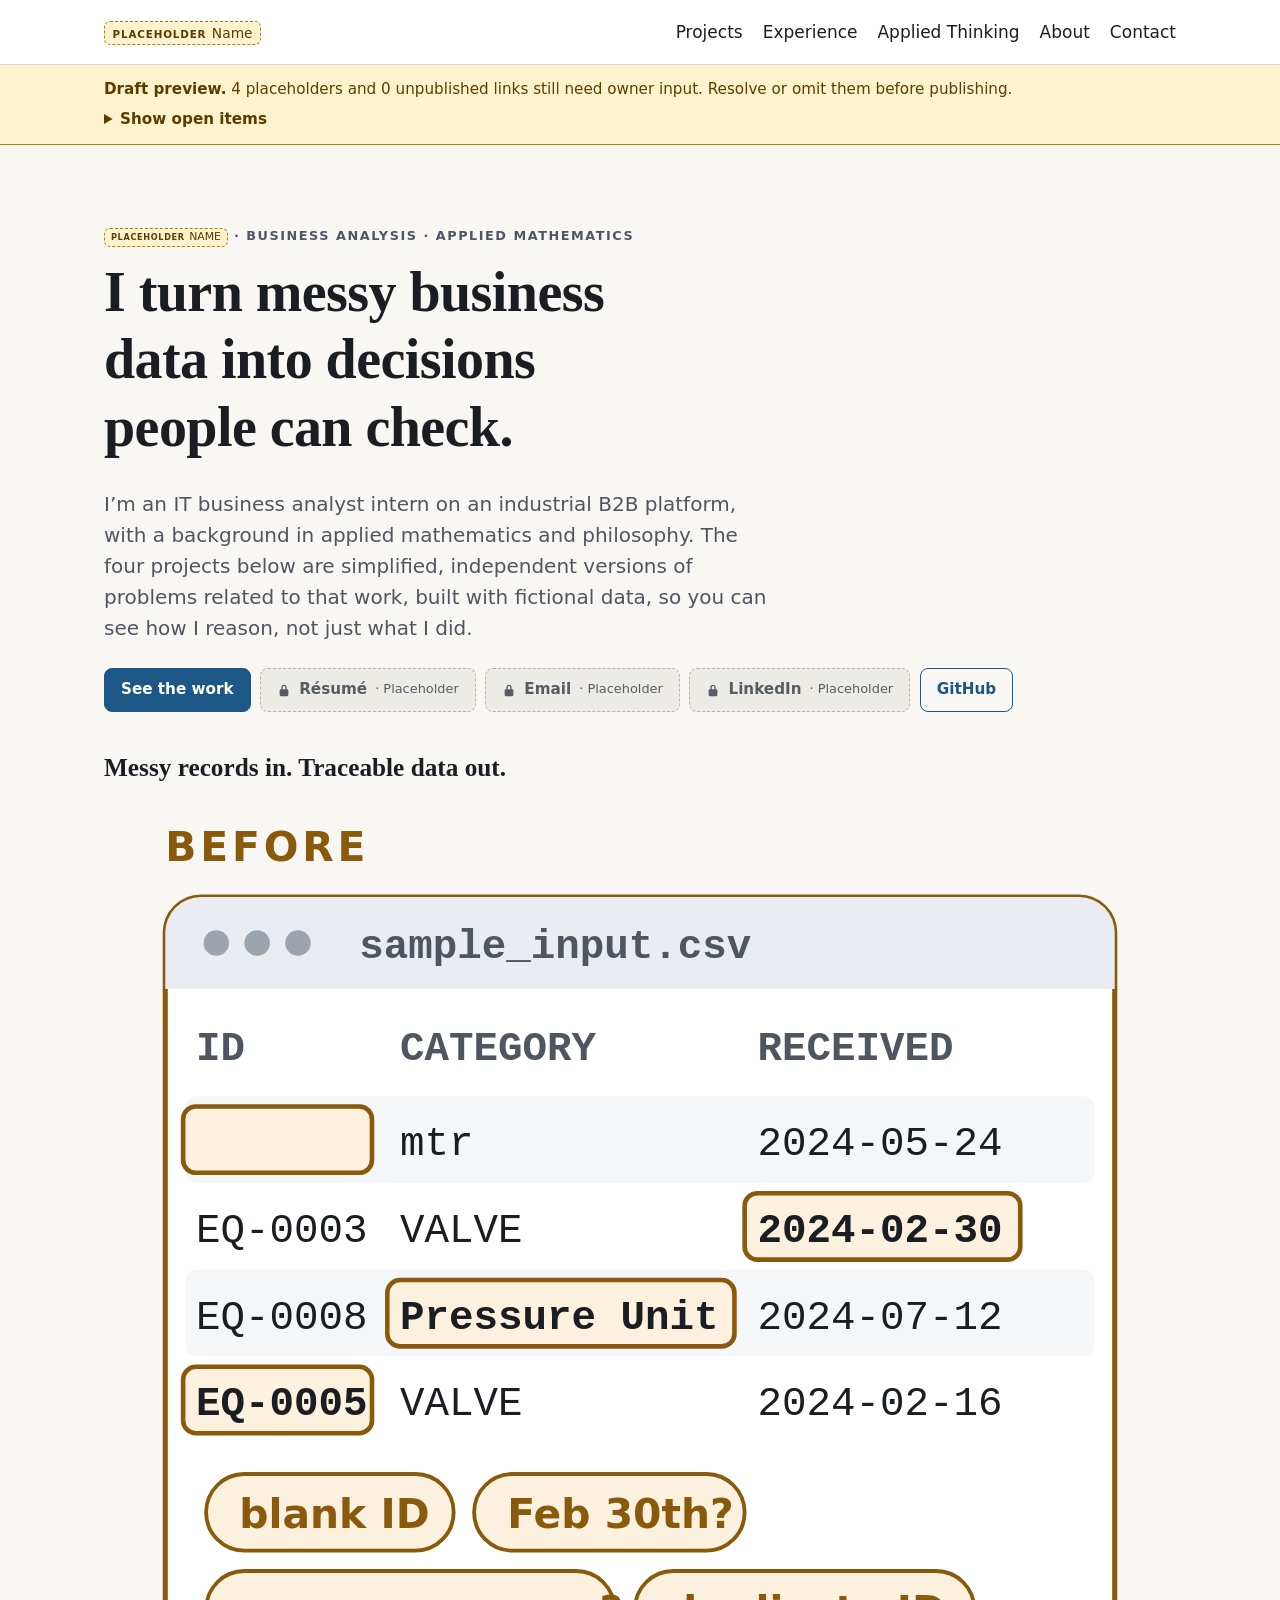
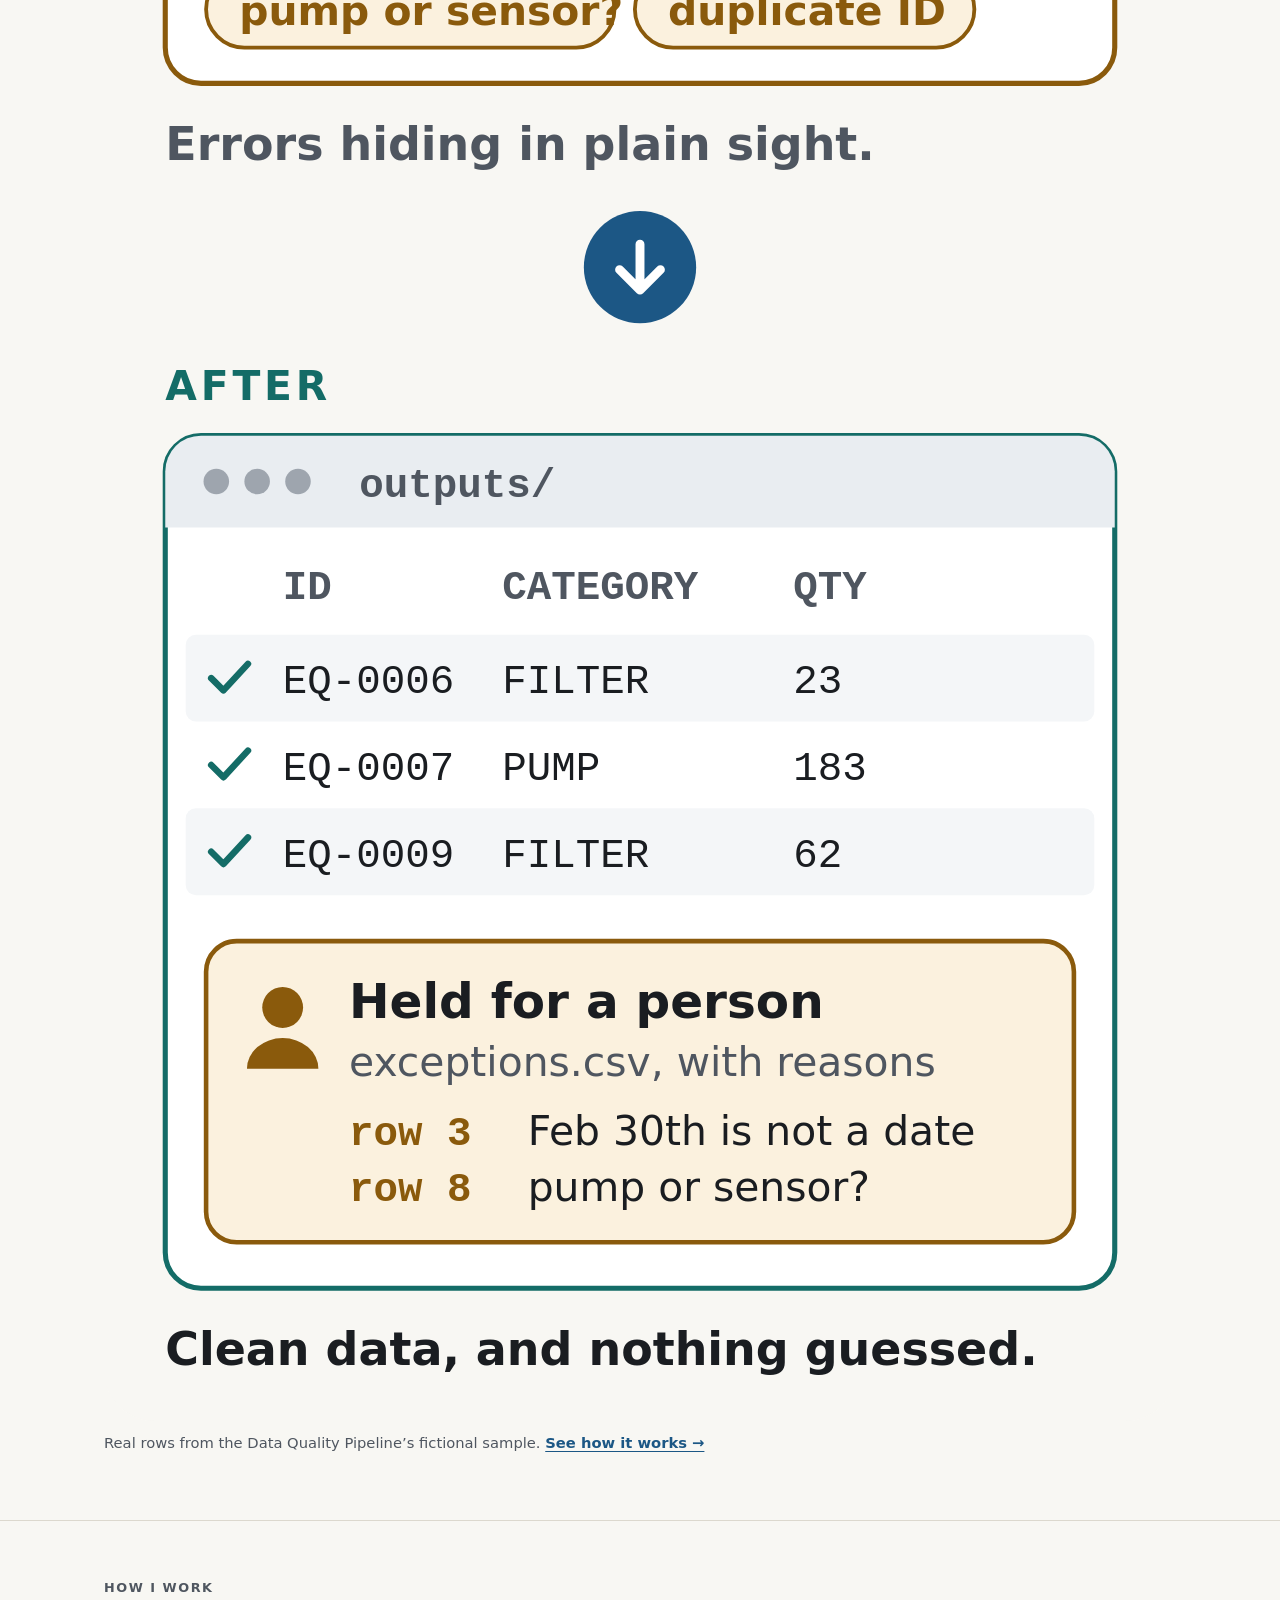
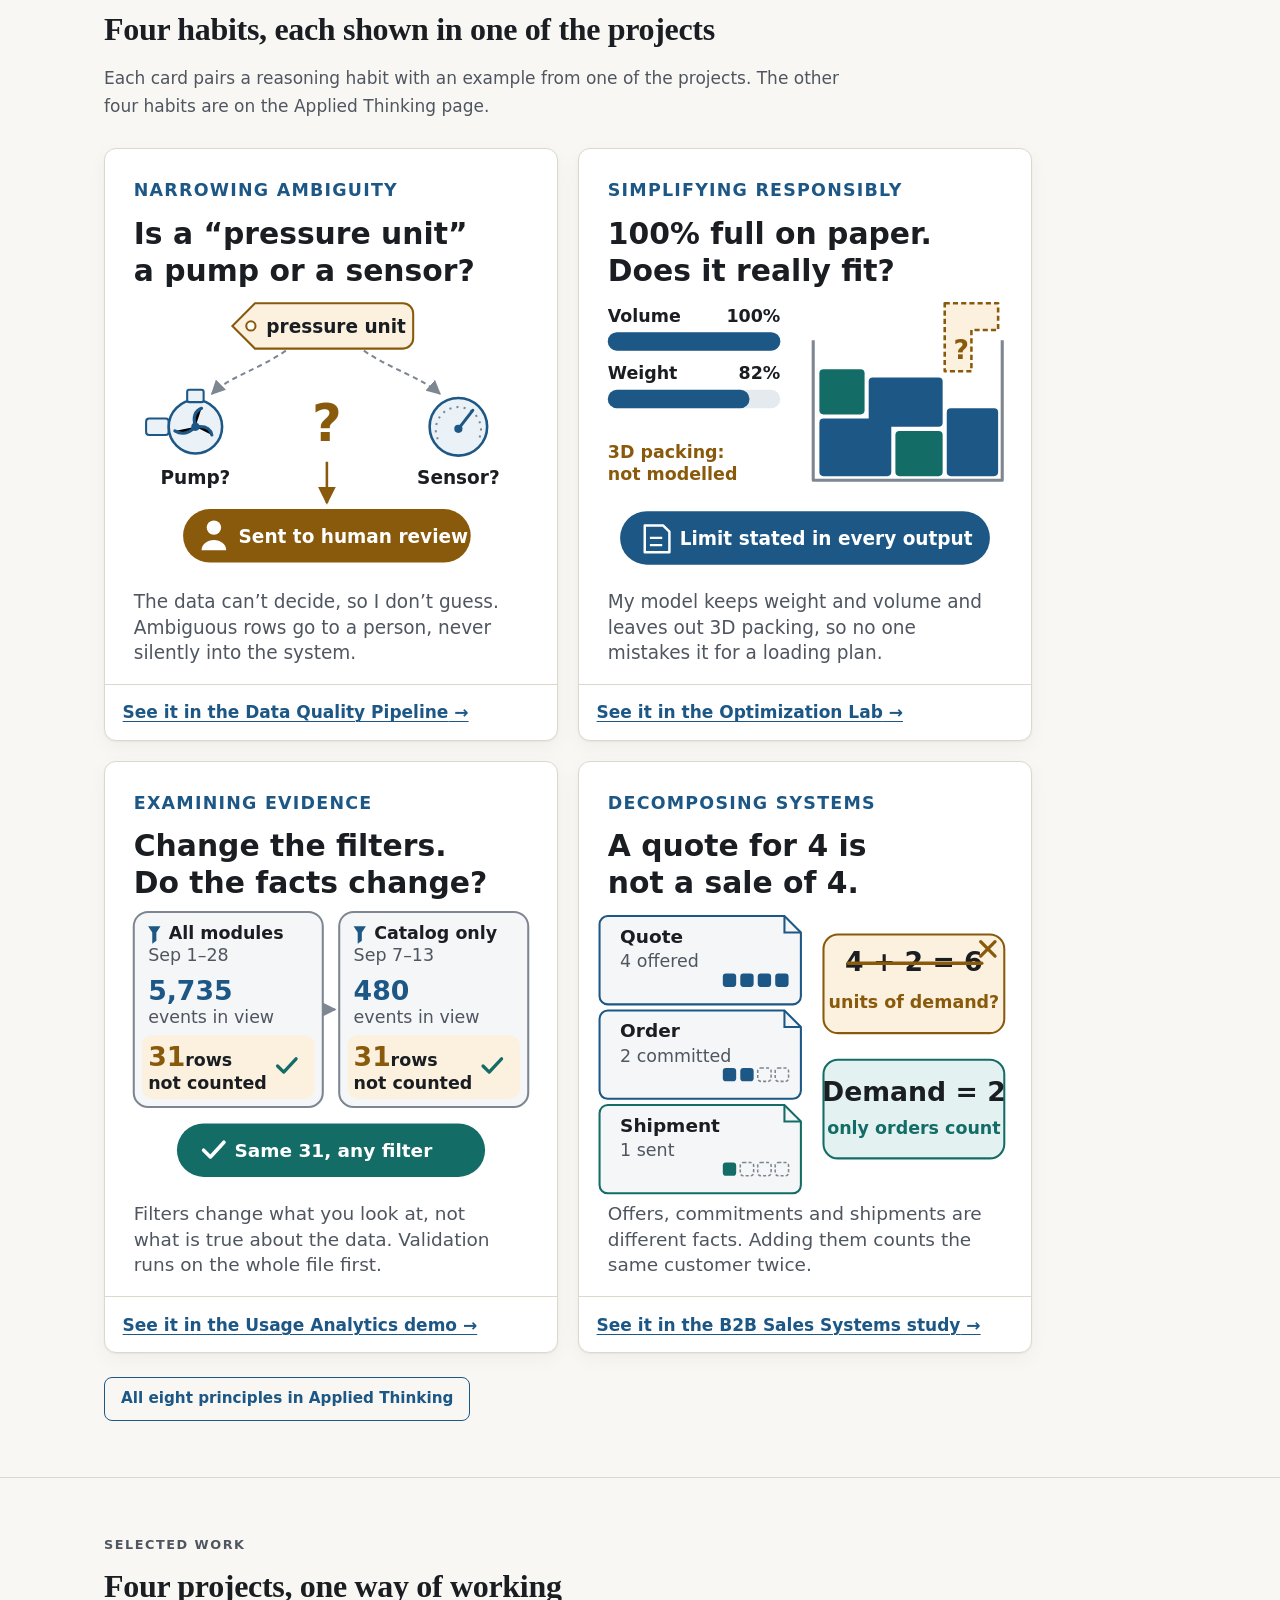
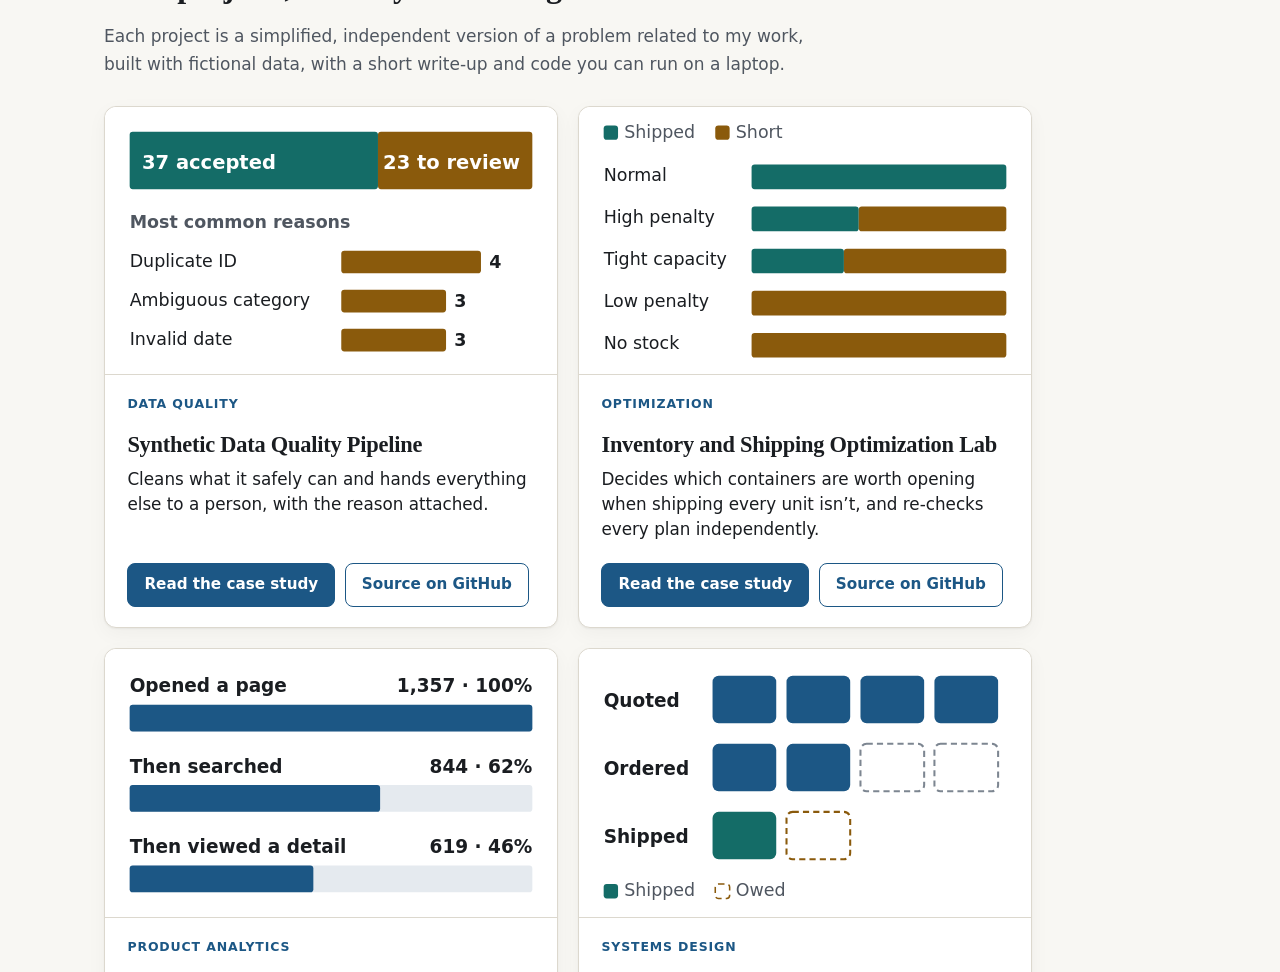
==== index.html @ 80d892e9 "Name the AI tools: ChatGPT, Claude, Codex and Claude Code - How these were built: the lede, "Who did" ====
<!doctype html>
<html lang="en">
<head>
  <meta charset="utf-8">
  <meta name="viewport" content="width=device-width, initial-scale=1">
  <title>Independent Technical Portfolio</title>
  <meta name="description" content="Technical demonstrations informed by real industrial B2B work: fictional and independently reproducible models of enterprise data quality, optimization, analytics and sales systems.">
  <link rel="icon" href="data:,">
  <link rel="stylesheet" href="assets/css/site.css">
  <script src="assets/js/render.js" defer></script>
</head>
<body data-page="home" data-root=".">
  <a class="skip-link" href="#main">Skip to main content</a>
  <header class="site-header" id="site-header"><div class="wrap header__inner">
      <a class="brand" href="./"><span class="ph"><span class="ph__tag">Placeholder</span> Name</span></a>
      <nav aria-label="Primary">
        <ul class="nav">
          <li><a href="./#projects">Projects</a></li>
          <li><a href="./#experience">Experience</a></li>
          <li><a href="./applied-thinking/">Applied Thinking</a></li>
          <li><a href="./#about">About</a></li>
          <li><a href="./#contact">Contact</a></li>
        </ul>
      </nav>
    </div>
<!-- /site-header --></header>
  <div class="draft-banner" id="draft-banner" role="region" aria-label="Draft status"><div class="wrap">
      <p><strong>Draft preview.</strong> 4 placeholders and 0 unpublished links still need owner input. Resolve or omit them before publishing.</p>
      <details>
        <summary>Show open items</summary>
        <ul class="pending-list">
          <li>Name <code>owner.name</code></li><li>Public contact email <code>owner.email</code></li><li>Resume file or link <code>owner.resume</code></li><li>Other links (LinkedIn, etc.) <code>owner.otherLinks</code></li>
        </ul>
      </details>
    </div>
<!-- /draft-banner --></div>
  <main id="main" tabindex="-1" data-prerendered="true">
    <section class="hero hero--story wrap" aria-labelledby="intro-title">
      <p class="eyebrow"><span class="ph"><span class="ph__tag">Placeholder</span> Name</span> · Business analysis · Applied mathematics</p>
      <h1 id="intro-title">I turn messy business data into decisions people can check.</h1>
      <p class="hero__lede">I’m an IT business analyst intern on an industrial B2B platform, with a background in applied mathematics and philosophy. The four projects below are simplified, independent versions of problems related to that work, built with fictional data, so you can see how I reason, not just what I did.</p>
      <div class="actions hero__actions"><a class="btn btn--primary" href="#projects">See the work</a><a class="btn btn--off" role="link" aria-disabled="true"><svg class="icon" viewBox="0 0 16 16" width="14" height="14" aria-hidden="true" focusable="false"><path fill="currentColor" d="M5 7V5a3 3 0 1 1 6 0v2h.5A1.5 1.5 0 0 1 13 8.5v5a1.5 1.5 0 0 1-1.5 1.5h-7A1.5 1.5 0 0 1 3 13.5v-5A1.5 1.5 0 0 1 4.5 7H5Zm1.5 0h3V5a1.5 1.5 0 1 0-3 0v2Z"/></svg><span>Résumé</span><span class="btn__note">Placeholder</span></a><a class="btn btn--off" role="link" aria-disabled="true"><svg class="icon" viewBox="0 0 16 16" width="14" height="14" aria-hidden="true" focusable="false"><path fill="currentColor" d="M5 7V5a3 3 0 1 1 6 0v2h.5A1.5 1.5 0 0 1 13 8.5v5a1.5 1.5 0 0 1-1.5 1.5h-7A1.5 1.5 0 0 1 3 13.5v-5A1.5 1.5 0 0 1 4.5 7H5Zm1.5 0h3V5a1.5 1.5 0 1 0-3 0v2Z"/></svg><span>Email</span><span class="btn__note">Placeholder</span></a><a class="btn btn--off" role="link" aria-disabled="true"><svg class="icon" viewBox="0 0 16 16" width="14" height="14" aria-hidden="true" focusable="false"><path fill="currentColor" d="M5 7V5a3 3 0 1 1 6 0v2h.5A1.5 1.5 0 0 1 13 8.5v5a1.5 1.5 0 0 1-1.5 1.5h-7A1.5 1.5 0 0 1 3 13.5v-5A1.5 1.5 0 0 1 4.5 7H5Zm1.5 0h3V5a1.5 1.5 0 1 0-3 0v2Z"/></svg><span>LinkedIn</span><span class="btn__note">Placeholder</span></a><a class="btn" href="https://github.com/h-yang-26">GitHub</a></div>
      <figure class="showcase">
      <p class="showcase__title">Messy records in. Traceable data out.</p>
      <picture><source media="(prefers-color-scheme: dark) and (max-width: 49.99rem)" srcset="./assets/visuals/ba-data-narrow-dark.svg" width="420" height="872"><source media="(max-width: 49.99rem)" srcset="./assets/visuals/ba-data-narrow.svg" width="420" height="872"><source media="(prefers-color-scheme: dark)" srcset="./assets/visuals/ba-data-dark.svg" width="1000" height="470"><img src="./assets/visuals/ba-data.svg" alt="Before and after. Before: rows from the fictional sample input, where one has a blank ID, one has the date 2024-02-30, one says N/A for quantity, one has the category “Pressure Unit” and one repeats another row’s ID. After: clean records with standard categories, and an exceptions file holding rows for a person with their reasons." width="1000" height="470" decoding="async"></picture>
      <figcaption>Real rows from the Data Quality Pipeline’s fictional sample. <a href="./projects/synthetic-data-quality-pipeline/">See how it works →</a></figcaption>
    </figure>
    </section>

    <section class="section how-i-work" id="how-i-work" aria-labelledby="how-title">
      <div class="wrap">
        <p class="eyebrow">How I work</p>
        <h2 id="how-title">Four habits, each shown in one of the projects</h2>
        <p class="section__lede">Each card pairs a reasoning habit with an example from one of the projects. The other four habits are on the Applied Thinking page.</p>
        <ul class="how-tiles"><li class="how-tile"><figure>
          <picture><source media="(prefers-color-scheme: dark)" srcset="./assets/visuals/tile-ambiguity-dark.svg" width="440" height="520"><img src="./assets/visuals/tile-ambiguity.svg" alt="Narrowing ambiguity: is a “pressure unit” a pump or a sensor? The data can’t decide, so the row is sent to human review instead of guessed." width="440" height="520" loading="lazy" decoding="async"></picture>
          <figcaption><a href="./projects/synthetic-data-quality-pipeline/">See it in the Data Quality Pipeline<span aria-hidden="true">&nbsp;→</span></a></figcaption>
        </figure></li><li class="how-tile"><figure>
          <picture><source media="(prefers-color-scheme: dark)" srcset="./assets/visuals/tile-abstraction-dark.svg" width="440" height="520"><img src="./assets/visuals/tile-abstraction.svg" alt="Simplifying responsibly: a container can be 100% full by volume and 82% by weight on paper and still not pack in 3D. The model keeps weight and volume, leaves out 3D packing and says so in every output." width="440" height="520" loading="lazy" decoding="async"></picture>
          <figcaption><a href="./projects/inventory-shipping-optimization-lab/">See it in the Optimization Lab<span aria-hidden="true">&nbsp;→</span></a></figcaption>
        </figure></li><li class="how-tile"><figure>
          <picture><source media="(prefers-color-scheme: dark)" srcset="./assets/visuals/tile-filters-dark.svg" width="440" height="520"><img src="./assets/visuals/tile-filters.svg" alt="Examining evidence: all modules for September 1–28 show 5,735 events and catalog for one week shows 480, but the 31 rows not counted stay the same under any filter, because validation runs on the whole file first." width="440" height="520" loading="lazy" decoding="async"></picture>
          <figcaption><a href="./projects/product-usage-analytics-demo/">See it in the Usage Analytics demo<span aria-hidden="true">&nbsp;→</span></a></figcaption>
        </figure></li><li class="how-tile"><figure>
          <picture><source media="(prefers-color-scheme: dark)" srcset="./assets/visuals/tile-decomposition-dark.svg" width="440" height="520"><img src="./assets/visuals/tile-decomposition.svg" alt="Decomposing systems: a quote for 4 units, an order for 2 and a shipment of 1 are different facts. Adding 4 + 2 gives a wrong 6 units of demand; committed demand is 2." width="440" height="520" loading="lazy" decoding="async"></picture>
          <figcaption><a href="./projects/b2b-sales-systems-case-study/">See it in the B2B Sales Systems study<span aria-hidden="true">&nbsp;→</span></a></figcaption>
        </figure></li></ul>
        <p class="how-more"><a class="btn" href="./applied-thinking/">All eight principles in Applied Thinking</a></p>
      </div>
    </section>

    <section class="section" id="projects" aria-labelledby="projects-title">
      <div class="wrap">
        <p class="eyebrow">Selected work</p>
        <h2 id="projects-title">Four projects, one way of working</h2>
        <p class="section__lede">Each project is a simplified, independent version of a problem related to my work, built with fictional data, with a short write-up and code you can run on a laptop.</p>
        <ul class="cards"><li>
      <article class="card card--work" aria-labelledby="card-synthetic-data-quality-pipeline">
        <div class="card__visual"><picture><source media="(prefers-color-scheme: dark)" srcset="./assets/visuals/data-quality-results-card-dark.svg" width="440" height="260"><img src="./assets/visuals/data-quality-results-card.svg" alt="" width="440" height="260" loading="lazy" decoding="async"></picture></div>
        <p class="card__kicker">Data quality</p>
        <h3 id="card-synthetic-data-quality-pipeline">Synthetic Data Quality Pipeline</h3>
        <p class="card__outcome">Cleans what it safely can and hands everything else to a person, with the reason attached.</p>
        <div class="actions">
          <a class="btn btn--primary" href="./projects/synthetic-data-quality-pipeline/">Read the case study<span class="visually-hidden">: Synthetic Data Quality Pipeline</span></a>
          <a class="btn" href="https://github.com/h-yang-26/synthetic-data-quality-pipeline">Source on GitHub<span class="visually-hidden">: Synthetic Data Quality Pipeline</span></a>
        </div>
      </article>
    </li><li>
      <article class="card card--work" aria-labelledby="card-inventory-shipping-optimization-lab">
        <div class="card__visual"><picture><source media="(prefers-color-scheme: dark)" srcset="./assets/visuals/inventory-scenarios-card-dark.svg" width="440" height="260"><img src="./assets/visuals/inventory-scenarios-card.svg" alt="" width="440" height="260" loading="lazy" decoding="async"></picture></div>
        <p class="card__kicker">Optimization</p>
        <h3 id="card-inventory-shipping-optimization-lab">Inventory and Shipping Optimization Lab</h3>
        <p class="card__outcome">Decides which containers are worth opening when shipping every unit isn’t, and re-checks every plan independently.</p>
        <div class="actions">
          <a class="btn btn--primary" href="./projects/inventory-shipping-optimization-lab/">Read the case study<span class="visually-hidden">: Inventory and Shipping Optimization Lab</span></a>
          <a class="btn" href="https://github.com/h-yang-26/inventory-shipping-optimization-lab">Source on GitHub<span class="visually-hidden">: Inventory and Shipping Optimization Lab</span></a>
        </div>
      </article>
    </li><li>
      <article class="card card--work" aria-labelledby="card-product-usage-analytics-demo">
        <div class="card__visual"><picture><source media="(prefers-color-scheme: dark)" srcset="./assets/visuals/analytics-funnel-card-dark.svg" width="440" height="260"><img src="./assets/visuals/analytics-funnel-card.svg" alt="" width="440" height="260" loading="lazy" decoding="async"></picture></div>
        <p class="card__kicker">Product analytics</p>
        <h3 id="card-product-usage-analytics-demo">Product Usage Analytics Demo</h3>
        <p class="card__outcome">Turns a raw event log into daily activity, module usage and an ordered funnel, with every excluded row accounted for.</p>
        <div class="actions">
          <a class="btn btn--primary" href="./projects/product-usage-analytics-demo/">Read the case study<span class="visually-hidden">: Product Usage Analytics Demo</span></a>
          <a class="btn" href="https://github.com/h-yang-26/product-usage-analytics-demo">Source on GitHub<span class="visually-hidden">: Product Usage Analytics Demo</span></a>
        </div>
      </article>
    </li><li>
      <article class="card card--work" aria-labelledby="card-b2b-sales-systems-case-study">
        <div class="card__visual"><picture><source media="(prefers-color-scheme: dark)" srcset="./assets/visuals/b2b-quantities-card-dark.svg" width="440" height="260"><img src="./assets/visuals/b2b-quantities-card.svg" alt="" width="440" height="260" loading="lazy" decoding="async"></picture></div>
        <p class="card__kicker">Systems design</p>
        <h3 id="card-b2b-sales-systems-case-study">B2B Sales Systems Case Study</h3>
        <p class="card__outcome">A proposed design that keeps quotes, orders and shipments separate, so the same demand isn’t counted twice.</p>
        <div class="actions">
          <a class="btn btn--primary" href="./projects/b2b-sales-systems-case-study/">Read the case study<span class="visually-hidden">: B2B Sales Systems Case Study</span></a>
          <a class="btn" href="https://github.com/h-yang-26/b2b-sales-systems-case-study">Source on GitHub<span class="visually-hidden">: B2B Sales Systems Case Study</span></a>
        </div>
      </article>
    </li></ul>
      </div>
    </section>

    <section class="section section--experience" id="experience" aria-labelledby="experience-title">
      <div class="wrap experience-compact">
        <p class="eyebrow">Experience</p>
        <h2 id="experience-title">Where these problems come from</h2>
        <p class="experience-role"><strong>IT Business Analyst Intern</strong> · Heli America Inc. · August 2026–present</p>
        <p class="section__lede">I work with a software lead on an industrial B2B business platform used by staff and dealers. My responsibilities include translating business processes into requirements, coordinating data-quality reviews, directing AI-assisted implementation work and checking results against operational needs.</p>
        <div class="actions"><a class="btn btn--off" role="link" aria-disabled="true"><svg class="icon" viewBox="0 0 16 16" width="14" height="14" aria-hidden="true" focusable="false"><path fill="currentColor" d="M5 7V5a3 3 0 1 1 6 0v2h.5A1.5 1.5 0 0 1 13 8.5v5a1.5 1.5 0 0 1-1.5 1.5h-7A1.5 1.5 0 0 1 3 13.5v-5A1.5 1.5 0 0 1 4.5 7H5Zm1.5 0h3V5a1.5 1.5 0 1 0-3 0v2Z"/></svg><span>Full résumé</span><span class="btn__note">Placeholder</span></a></div>
      </div>
    </section>

    <section class="section" id="about" aria-labelledby="about-title">
      <div class="wrap about-compact">
        <h2 id="about-title">About</h2>
        <p>I translate how a business runs into requirements, coordinate data-quality reviews and check results against what the business actually needs.</p><p>My background is in applied mathematics and philosophy. Mathematics gives me ways to model a problem; philosophy makes me ask what would justify the answer.</p>

        <h3>Tools and methods in these projects</h3>
        <ul class="tags"><li>Python</li><li>CSV ETL</li><li>Deterministic reference mapping</li><li>pytest</li><li>PuLP/CBC</li><li>Integer optimization</li><li>Independent feasibility checks</li><li>Python/pandas</li><li>Streamlit</li><li>Altair</li><li>Ordered session funnels</li><li>Domain modeling</li><li>Mermaid</li><li>Architecture decision records</li><li>Python standard-library checks</li></ul>
        <h3>AI tools used to build them</h3><ul class="tags"><li>ChatGPT</li><li>Claude</li><li>Codex</li><li>Claude Code</li></ul>
      </div>
    </section>

    <section class="section" id="contact" aria-labelledby="contact-title">
      <div class="wrap">
        <h2 id="contact-title">Contact</h2>
        <dl class="contact"><dt>Email</dt><dd><span class="ph"><span class="ph__tag">Placeholder</span> Public contact email</span></dd><dt>Résumé</dt><dd><span class="ph"><span class="ph__tag">Placeholder</span> Resume file or link</span></dd><dt>GitHub</dt><dd><a href="https://github.com/h-yang-26">github.com/h-yang-26</a></dd><dt>Other links</dt><dd><span class="ph"><span class="ph__tag">Placeholder</span> Other links (LinkedIn, etc.)</span></dd></dl>
      </div>
    </section>
<!-- /main --></main>
  <footer class="site-footer" id="site-footer"><div class="wrap footer__inner">
      <p>All data in these projects is fictional, and the results say nothing about my employer’s systems. The projects were built independently of my employer: AI tools did the implementation under my direction, and I approved the results. <a href="./how-these-were-built/">How these were built</a></p>
      <p>This site sets no cookies and loads no analytics, tracking scripts or third-party content.</p>
    </div>
<!-- /site-footer --></footer>
</body>
</html>
---- assets/css/site.css ----
/* Visual styles only. Site text lives in content/site.json. */

:root {
  color-scheme: light;
  --bg: #f8f7f3;
  --surface: #ffffff;
  --surface-sunk: #f1efe9;
  --text: #1a1d21;
  --muted: #4f5660;
  --border: #dcd8ce;
  --border-strong: #b5ae9f;
  --accent: #1c5785;
  --accent-hover: #123f62;
  --on-accent: #ffffff;
  --chip-bg: #e6eef5;
  --chip-fg: #1b4467;
  --ok-bg: #e2f0e6;
  --ok-fg: #17552e;
  --open-bg: #f5ebd0;
  --open-fg: #5f4200;
  --bad-bg: #f9e1e1;
  --bad-fg: #8c1c1c;
  --ph-bg: #fff3cf;
  --ph-fg: #5c3d00;
  --ph-border: #b07f00;
  --off-bg: #ecebe6;
  --off-fg: #575c63;
  --off-border: #b9b4a9;
  --code-bg: #f0eee8;
  --shadow: 0 1px 2px rgb(20 20 20 / 0.05), 0 6px 20px rgb(20 20 20 / 0.04);
  --radius: 12px;
  --radius-sm: 6px;
  --sans: system-ui, -apple-system, "Segoe UI", Roboto, "Helvetica Neue", Arial, sans-serif;
  --serif: "Iowan Old Style", "Palatino Linotype", Palatino, "Book Antiqua", Georgia, serif;
  --mono: ui-monospace, "Cascadia Code", "Cascadia Mono", Consolas, "SF Mono", Menlo, monospace;
}

@media (prefers-color-scheme: dark) {
  :root {
    color-scheme: dark;
    --bg: #111315;
    --surface: #191c1f;
    --surface-sunk: #15181a;
    --text: #e9e7e2;
    --muted: #a9aeb5;
    --border: #2d3237;
    --border-strong: #4a5057;
    --accent: #8cc0ea;
    --accent-hover: #b8d8f3;
    --on-accent: #0c1923;
    --chip-bg: #1d2a36;
    --chip-fg: #b9d6ee;
    --ok-bg: #15301f;
    --ok-fg: #9bdcb0;
    --open-bg: #33290f;
    --open-fg: #f0cf7a;
    --bad-bg: #3a1717;
    --bad-fg: #f2a7a7;
    --ph-bg: #2e250a;
    --ph-fg: #f5d47e;
    --ph-border: #a87f14;
    --off-bg: #202326;
    --off-fg: #a6abb1;
    --off-border: #474c52;
    --code-bg: #1f2326;
    --shadow: none;
  }
}

/* ---------- base ---------- */

*, *::before, *::after { box-sizing: border-box; }

html {
  -webkit-text-size-adjust: 100%;
  text-size-adjust: 100%;
  scroll-padding-top: 1rem;
}

@media (prefers-reduced-motion: no-preference) {
  html { scroll-behavior: smooth; }
}

body {
  margin: 0;
  background: var(--bg);
  color: var(--text);
  font: 400 1.0625rem/1.65 var(--sans);
}

a {
  color: var(--accent);
  text-decoration-thickness: 1px;
  text-underline-offset: 0.18em;
}

a:hover { color: var(--accent-hover); text-decoration-thickness: 2px; }

:focus-visible {
  outline: 3px solid var(--accent);
  outline-offset: 3px;
  border-radius: 4px;
}

main:focus { outline: none; }

h1, h2, h3 {
  margin: 0 0 0.5em;
  font-family: var(--serif);
  font-weight: 600;
  line-height: 1.2;
  letter-spacing: -0.01em;
  text-wrap: balance;
}

h1 { font-size: clamp(2.1rem, 1.6rem + 2.4vw, 3.25rem); }
h2 { font-size: clamp(1.55rem, 1.35rem + 0.9vw, 2rem); }
h3 { font-size: 1.25rem; }

h4 { margin: 0 0 0.75rem; font: 600 1.3rem/1.3 var(--serif); text-wrap: balance; }

p { margin: 0 0 1em; }

code {
  padding: 0.1em 0.35em;
  border-radius: 4px;
  background: var(--code-bg);
  font-family: var(--mono);
  font-size: 0.88em;
  overflow-wrap: anywhere;
}

.wrap {
  width: 100%;
  max-width: 70rem;
  margin-inline: auto;
  padding-inline: 1rem;
}

@media (min-width: 40rem) {
  .wrap { padding-inline: 1.5rem; }
}

.visually-hidden {
  position: absolute !important;
  width: 1px;
  height: 1px;
  margin: -1px;
  padding: 0;
  overflow: hidden;
  clip: rect(0 0 0 0);
  white-space: nowrap;
  border: 0;
}

.skip-link {
  position: absolute;
  top: -100px;
  left: 1rem;
  z-index: 10;
  padding: 0.6rem 1rem;
  border-radius: var(--radius-sm);
  background: var(--accent);
  color: var(--on-accent);
  font-weight: 600;
}

.skip-link:focus { top: 1rem; color: var(--on-accent); }

.note { color: var(--muted); font-size: 0.92rem; }

/* ---------- header, banner, footer ---------- */

.site-header {
  border-bottom: 1px solid var(--border);
  background: var(--surface);
}

.header__inner {
  display: flex;
  flex-wrap: wrap;
  align-items: center;
  justify-content: space-between;
  gap: 0.25rem 1.5rem;
  padding-block: 0.6rem;
}

.brand {
  padding-block: 0.4rem;
  color: var(--text);
  font-family: var(--serif);
  font-size: 1.2rem;
  font-weight: 600;
  text-decoration: none;
}

.brand:hover { color: var(--accent); }
.brand .ph { font-size: 0.72em; }

.nav {
  display: flex;
  flex-wrap: wrap;
  gap: 0 1.25rem;
  margin: 0;
  padding: 0;
  list-style: none;
}

.nav a {
  display: inline-block;
  padding-block: 0.5rem;
  color: var(--text);
  font-weight: 500;
  text-decoration: none;
}

.nav a:hover { color: var(--accent); text-decoration: underline; }

.draft-banner {
  border-bottom: 1px solid var(--ph-border);
  background: var(--ph-bg);
  color: var(--ph-fg);
  font-size: 0.95rem;
}

.draft-banner .wrap { padding-block: 0.75rem; }
.draft-banner p { margin: 0; }
.draft-banner details { margin-top: 0.35rem; }
.draft-banner summary { width: fit-content; font-weight: 600; cursor: pointer; }

.pending-list {
  margin: 0.5rem 0 0.25rem;
  padding-left: 1.2rem;
  columns: 2 24rem;
  column-gap: 2.5rem;
}

.pending-list li { margin-bottom: 0.35rem; break-inside: avoid; }

.pending-list code {
  display: block;
  padding: 0;
  background: none;
  color: inherit;
  font-size: 0.8em;
}

.site-footer {
  border-top: 1px solid var(--border);
  background: var(--surface);
  color: var(--muted);
  font-size: 0.9rem;
}

.footer__inner { padding-block: 1.75rem 2rem; }
.site-footer p { max-width: 52rem; }
.site-footer p:last-child { margin-bottom: 0; }

/* ---------- placeholders and disabled links ---------- */

.ph {
  display: inline-flex;
  flex-wrap: wrap;
  align-items: baseline;
  gap: 0.4em;
  padding: 0.05em 0.55em;
  border: 1.5px dashed var(--ph-border);
  border-radius: var(--radius-sm);
  background: var(--ph-bg);
  color: var(--ph-fg);
  font-family: var(--sans);
  font-size: 0.85em;
  font-weight: 500;
  line-height: 1.5;
  letter-spacing: 0;
}

.ph__tag {
  font-size: 0.75em;
  font-weight: 700;
  letter-spacing: 0.08em;
  text-transform: uppercase;
}

.ph--block {
  display: block;
  max-width: 44rem;
  margin: 0 0 1rem;
  padding: 0.85rem 1rem;
  font-size: 0.95rem;
}

.ph--block p { margin: 0.3rem 0 0; }
.ph--block .ph__title { margin: 0; font-weight: 600; }
.ph--block code { padding: 0; background: none; color: inherit; }
.ph__path { font-size: 0.88em; }

h1 .ph { font-size: 0.5em; vertical-align: middle; }

.btn {
  display: inline-flex;
  align-items: center;
  flex-wrap: wrap;
  gap: 0.15rem 0.5rem;
  min-height: 2.75rem;
  padding: 0.5rem 1rem;
  border: 1.5px solid var(--accent);
  border-radius: 8px;
  background: transparent;
  color: var(--accent);
  font-size: 0.95rem;
  font-weight: 600;
  line-height: 1.3;
  text-decoration: none;
}

.btn:hover { background: var(--chip-bg); color: var(--accent-hover); }

.btn--primary { background: var(--accent); color: var(--on-accent); }
.btn--primary:hover { border-color: var(--accent-hover); background: var(--accent-hover); color: var(--on-accent); }

.btn--off,
.btn--off:hover {
  border: 1.5px dashed var(--off-border);
  background: var(--off-bg);
  color: var(--off-fg);
  cursor: not-allowed;
}

.btn__note { font-size: 0.85em; font-weight: 500; }
.btn__note::before { content: "· "; }

.icon { flex: none; }

.actions {
  display: flex;
  flex-wrap: wrap;
  gap: 0.6rem;
}

@media (forced-colors: active) {
  .btn--off { border-color: GrayText; color: GrayText; }
  .ph { border-color: CanvasText; }
}

/* ---------- home ---------- */

.hero { padding-block: clamp(2.5rem, 7vw, 5rem) clamp(2rem, 5vw, 3rem); }

.eyebrow {
  margin-bottom: 0.75rem;
  color: var(--muted);
  font-size: 0.8rem;
  font-weight: 700;
  letter-spacing: 0.12em;
  text-transform: uppercase;
}

.hero__intro { max-width: 44rem; }

.hero__summary {
  max-width: 44rem;
  margin: 0;
  color: var(--muted);
  font-size: clamp(1.1rem, 1rem + 0.4vw, 1.3rem);
  line-height: 1.55;
}

.section {
  padding-block: clamp(2.25rem, 5vw, 3.5rem);
  border-top: 1px solid var(--border);
}

.section__lede { max-width: 46rem; color: var(--muted); }

.cards {
  display: grid;
  grid-template-columns: repeat(auto-fill, minmax(min(100%, 28rem), 1fr));
  gap: 1.25rem;
  margin: 1.75rem 0 0;
  padding: 0;
  list-style: none;
}

.cards > li { display: flex; }

.card {
  display: flex;
  flex-direction: column;
  width: 100%;
  padding: 1.4rem 1.4rem 1.3rem;
  border: 1px solid var(--border);
  border-radius: var(--radius);
  background: var(--surface);
  box-shadow: var(--shadow);
}

.card h3 { margin: 0.75rem 0 0.9rem; font-size: 1.4rem; }
.card .actions { margin-top: auto; }

.chip {
  display: inline-block;
  width: fit-content;
  margin: 0;
  padding: 0.25rem 0.65rem;
  border-radius: 999px;
  background: var(--chip-bg);
  color: var(--chip-fg);
  font-size: 0.74rem;
  font-weight: 700;
  letter-spacing: 0.06em;
  text-transform: uppercase;
}

.facts { margin: 0 0 1rem; font-size: 0.98rem; }

.facts dt,
.toc__title,
.pager__dir,
.code-label {
  color: var(--muted);
  font-size: 0.74rem;
  font-weight: 700;
  letter-spacing: 0.08em;
  text-transform: uppercase;
}

.facts dd { margin: 0.1rem 0 0.8rem; }

.tags {
  display: flex;
  flex-wrap: wrap;
  gap: 0.4rem;
  margin: 0 0 1.25rem;
  padding: 0;
  list-style: none;
}

.tags li {
  padding: 0.15rem 0.65rem;
  border: 1px solid var(--border-strong);
  border-radius: 999px;
  background: var(--surface);
  font-size: 0.82rem;
}

.about-grid {
  display: grid;
  grid-template-columns: repeat(auto-fit, minmax(min(100%, 19rem), 1fr));
  gap: 1.75rem 2.5rem;
  margin-top: 1.5rem;
}

.about-grid h3 { font-size: 1.15rem; }

.contact {
  display: grid;
  grid-template-columns: max-content minmax(0, 1fr);
  gap: 0.9rem 2rem;
  max-width: 46rem;
  margin: 1.5rem 0 0;
}

.contact dt { font-weight: 600; }
.contact dd { margin: 0; }

@media (max-width: 30rem) {
  .contact { grid-template-columns: 1fr; gap: 0.2rem; }
  .contact dd { margin-bottom: 0.9rem; }
}

/* ---------- case study ---------- */

.crumbs ol {
  display: flex;
  flex-wrap: wrap;
  gap: 0.25rem 0.5rem;
  margin: 1.5rem 0 0;
  padding: 0;
  color: var(--muted);
  font-size: 0.9rem;
  list-style: none;
}

.crumbs li + li::before { content: "/"; margin-right: 0.5rem; color: var(--border-strong); }

.cs-head {
  padding-block: 1.75rem 2rem;
  border-bottom: 1px solid var(--border);
}

.cs-head h1 { margin-top: 0.8rem; }
.cs-type { color: var(--muted); }

.cs-layout {
  display: grid;
  grid-template-columns: minmax(0, 1fr);
  gap: 2rem;
  padding-block: 2rem 2.5rem;
}

.toc {
  padding: 1rem 1.1rem;
  border: 1px solid var(--border);
  border-radius: var(--radius);
  background: var(--surface);
  font-size: 0.93rem;
}

.toc__title { margin-bottom: 0.4rem; }

.toc ol {
  margin: 0;
  padding: 0;
  list-style: none;
  columns: 2 11rem;
  column-gap: 1.5rem;
}

.toc a {
  display: block;
  padding-block: 0.3rem;
  color: var(--text);
  text-decoration: none;
}

.toc a:hover { color: var(--accent); text-decoration: underline; }

@media (min-width: 62rem) {
  .cs-layout { grid-template-columns: 13.5rem minmax(0, 1fr); gap: 3.5rem; }

  .toc {
    position: sticky;
    top: 1.5rem;
    align-self: start;
    padding: 0;
    border: 0;
    background: none;
  }

  .toc ol { columns: auto; border-left: 2px solid var(--border); }
  .toc a { margin-left: -2px; padding-left: 0.9rem; border-left: 2px solid transparent; color: var(--muted); }
  .toc a:hover { border-left-color: var(--accent); text-decoration: none; }
}

.prose { max-width: 47rem; }
.prose section { margin-bottom: 2.75rem; scroll-margin-top: 1rem; }
.prose h2 { font-size: 1.6rem; }

.evidence {
  width: 100%;
  margin: 1.25rem 0 0;
  border: 1px solid var(--border);
  border-spacing: 0;
  border-radius: var(--radius);
  background: var(--surface);
  font-size: 0.93rem;
}

.evidence th,
.evidence td {
  padding: 0.75rem 0.9rem;
  border-bottom: 1px solid var(--border);
  text-align: left;
  vertical-align: top;
}

.evidence thead th {
  color: var(--muted);
  font-size: 0.72rem;
  letter-spacing: 0.08em;
  text-transform: uppercase;
}

.evidence tbody th { width: 30%; font-weight: 600; }
.evidence td:last-child { width: 9.5rem; }
.evidence tbody tr:last-child > * { border-bottom: 0; }

@media (max-width: 44rem) {
  .evidence,
  .evidence tbody,
  .evidence tr,
  .evidence th,
  .evidence td {
    display: block;
    width: auto !important;
  }

  .evidence thead {
    position: absolute;
    width: 1px;
    height: 1px;
    overflow: hidden;
    clip: rect(0 0 0 0);
  }

  .evidence tr { padding: 0.9rem 1rem; border-bottom: 1px solid var(--border); }
  .evidence tbody tr:last-child { border-bottom: 0; }
  .evidence tbody th,
  .evidence td { padding: 0; border: 0; }
  .evidence td { margin-top: 0.5rem; }

  .evidence td::before {
    content: attr(data-label);
    display: block;
    color: var(--muted);
    font-size: 0.7rem;
    font-weight: 700;
    letter-spacing: 0.08em;
    text-transform: uppercase;
  }
}

.status {
  display: inline-block;
  padding: 0.15rem 0.55rem;
  border-radius: 999px;
  font-size: 0.72rem;
  font-weight: 700;
  letter-spacing: 0.04em;
  white-space: nowrap;
}

.status--ok { background: var(--ok-bg); color: var(--ok-fg); }
.status--open { background: var(--open-bg); color: var(--open-fg); }
.status--bad { background: var(--bad-bg); color: var(--bad-fg); }

.status__note {
  display: block;
  margin-top: 0.3rem;
  color: var(--muted);
  font-size: 0.82rem;
}

.prose .actions { margin-bottom: 1.25rem; }
.code-label { margin-bottom: 0.4rem; }

.code {
  margin: 0 0 1rem;
  overflow-x: auto;
  border: 1px solid var(--border);
  border-radius: var(--radius-sm);
  background: var(--code-bg);
}

.code pre {
  margin: 0;
  padding: 0.9rem 1rem;
  font-size: 0.88rem;
  line-height: 1.6;
}

.code code { padding: 0; background: none; font-size: inherit; overflow-wrap: normal; }

.independence {
  margin-top: 0.5rem;
  padding: 0.2rem 0 0.2rem 1rem;
  border-left: 3px solid var(--border-strong);
  color: var(--muted);
  font-size: 0.95rem;
}

.pager {
  display: grid;
  grid-template-columns: repeat(auto-fit, minmax(min(100%, 16rem), 1fr));
  gap: 1rem;
  padding-block: 0 3rem;
}

.pager a {
  display: block;
  padding: 1rem 1.15rem;
  border: 1px solid var(--border);
  border-radius: var(--radius);
  background: var(--surface);
  color: var(--text);
  text-decoration: none;
}

.pager a:hover { border-color: var(--accent); }
.pager .next { text-align: right; }

.pager__title {
  display: block;
  margin-top: 0.15rem;
  color: var(--accent);
  font-family: var(--serif);
  font-size: 1.1rem;
  font-weight: 600;
}

/* ---------- loading and notices ---------- */

.loading { padding-block: 3rem; color: var(--muted); }

.notice { margin-block: 3rem; }

.notice--error {
  padding: 1.25rem 1.4rem;
  border: 1px solid var(--bad-fg);
  border-radius: var(--radius);
  background: var(--bad-bg);
}

.notice--error h1 { font-size: 1.6rem; }

/* Professional context is visually distinct from the fictional public implementations. */
.section--experience { background: var(--surface-sunk); }
.experience-grid { display: grid; grid-template-columns: minmax(0, 1.6fr) minmax(15rem, 1fr); gap: 1.25rem 2rem; margin-top: 1.5rem; align-items: start; }
.experience-role { margin-bottom: 0.8rem; font-size: 1rem; }
.experience-list { display: grid; gap: 0.85rem; padding: 0; margin: 1.25rem 0 0; list-style: none; }
.experience-list li { padding-left: 0.9rem; border-left: 3px solid var(--border-strong); }
.experience-list strong { display: block; font-size: 0.96rem; }
.experience-list span { display: block; color: var(--muted); font-size: 0.92rem; }
.scope-note { padding: 1.25rem; border: 1px solid var(--border-strong); border-radius: var(--radius); background: var(--surface); }
.scope-note h3 { font-size: 1.2rem; }
.scope-note p { margin: 0; font-size: 0.94rem; }
.card__connection { color: var(--muted); font-size: 0.88rem; line-height: 1.5; margin-bottom: 0.95rem; }
.card__connection strong { color: var(--text); }
.cs-context { max-width: 50rem; color: var(--muted); font-size: 0.98rem; }
.professional-bridge { display: grid; grid-template-columns: repeat(2, minmax(0, 1fr)); gap: 1rem; }
.professional-bridge > div { border: 1px solid var(--border); border-radius: var(--radius); padding: 1.1rem 1.2rem; background: var(--surface); }
.professional-bridge h3 { font-family: var(--sans); font-size: 0.84rem; text-transform: uppercase; letter-spacing: 0.07em; color: var(--muted); }
.professional-bridge p:last-child { margin-bottom: 0; }
@media (max-width: 43rem) { .experience-grid, .professional-bridge { grid-template-columns: 1fr; } }


/* Self-contained technical SVG illustrations; deliberately separate from employer imagery. */
.card__visual { margin: -1.4rem -1.4rem 1.2rem; overflow: hidden; border-radius: var(--radius) var(--radius) 0 0; border-bottom: 1px solid var(--border); background: var(--surface); }
.card__visual img, .technical-figure img { display: block; width: 100%; height: auto; }
.card__visual img { max-width: 34rem; margin-inline: auto; }
.visual-gallery { display: grid; grid-template-columns: minmax(0, 1fr); gap: 1.2rem; margin-block: 1.2rem 1.5rem; }
.technical-figure { margin: 0; min-width: 0; overflow: hidden; border: 1px solid var(--border); border-radius: var(--radius); background: var(--surface); }
.figure-title { margin: 0; padding: 0.95rem 1.05rem 0.2rem; font-weight: 700; line-height: 1.35; color: var(--text); }
.technical-figure figcaption { margin: 0; padding: 0.9rem 1.05rem 1.05rem; border-top: 1px solid var(--border); color: var(--muted); line-height: 1.52; font-size: 0.93rem; }
.figure-label { display: inline-block; margin-right: 0.45rem; font-size: 0.72rem; font-weight: 800; color: var(--accent); letter-spacing: 0.07em; white-space: nowrap; }
@media (prefers-reduced-motion: reduce) { .technical-figure img { transition: none; } }


/* ---------- Applied Thinking ---------- */
.thinking-preview { border-block: 1px solid var(--border); }
.thinking-preview__intro { display: flex; align-items: center; justify-content: space-between; flex-wrap: wrap; gap: 1rem 2rem; }
.thinking-preview__intro > div { flex: 1 1 32rem; }
.thinking-preview .section__lede { margin-bottom: 0; }
.thinking-anchors { display: grid; grid-template-columns: repeat(4, minmax(0, 1fr)); gap: 1rem; margin: 1.6rem 0 0; padding: 0; list-style: none; }
.thinking-anchors a { display: flex; align-items: baseline; gap: 0.65rem; font-size: 0.95rem; font-weight: 600; }
.thinking-number { color: var(--accent); font: 600 0.85rem/1.4 var(--mono); letter-spacing: 0.04em; }
.thinking-hero { max-width: 58rem; }
.thinking-hero > p:not(.eyebrow) { max-width: 49rem; }
.thinking-tagline { color: var(--accent); font: 500 clamp(1.3rem, 1.1rem + 0.6vw, 1.7rem)/1.4 var(--serif); }
.thinking-page .cs-layout { align-items: start; }
.thinking-content { min-width: 0; }
.thinking-content section { scroll-margin-top: 1.5rem; }
.thinking-capabilities { display: grid; grid-template-columns: repeat(2, minmax(0, 1fr)); gap: 1.25rem 2rem; padding: 0; list-style: none; }
.thinking-capabilities li { padding-left: 1rem; border-left: 2px solid var(--accent); }
.thinking-capabilities h3 { font-size: 1.1rem; }
.thinking-capabilities p { margin-bottom: 0; font-size: 0.98rem; color: var(--muted); }
.thinking-foundations { display: grid; grid-template-columns: repeat(2, minmax(0, 1fr)); gap: 1.75rem; }
.thinking-foundations > div { padding-top: 1rem; border-top: 3px solid var(--accent); }
.thinking-foundations > div + div { border-top-color: var(--border-strong); }
.thinking-foundations p { font-size: 0.98rem; }
.thinking-figure { margin-block: 1.5rem; }
.thinking-group { margin-top: 2rem; }
.thinking-group > h3 { padding-bottom: 1rem; border-bottom: 2px solid var(--border-strong); font-size: 1.05rem; font-family: var(--sans); }
.thinking-principle { padding-block: 1.25rem; border-bottom: 1px solid var(--border); scroll-margin-top: 1.5rem; }
.thinking-principle > .thinking-number { display: block; margin-bottom: 0.45rem; }
.thinking-question { font-weight: 600; }
.thinking-caveat { padding-left: 1rem; border-left: 2px solid var(--border-strong); font-size: 0.94rem; color: var(--muted); }
.thinking-principle summary { width: fit-content; padding-block: 0.5rem; color: var(--accent); cursor: pointer; font-size: 0.94rem; font-weight: 600; }
.thinking-detail { padding: 1rem 1rem 0.1rem; background: var(--surface-sunk); margin-top: 0.5rem; font-size: 0.95rem; }
.thinking-links { display: flex; flex-wrap: wrap; gap: 0.4rem 1.2rem; padding: 0; list-style: none; margin: 1rem 0 0; font-size: 0.88rem; }
.thinking-connections > article, .thinking-bridges > article { padding-block: 1.5rem; border-bottom: 1px solid var(--border); }
.thinking-connections > article:first-child, .thinking-bridges > article:first-child { padding-top: 0.5rem; }
.thinking-workflow { display: grid; grid-template-columns: repeat(2, minmax(0, 1fr)); gap: 1.25rem 2rem; padding-left: 1.6rem; }
.thinking-workflow li { padding-left: 0.2rem; }
.thinking-workflow li::marker { color: var(--accent); font-weight: 700; }
.thinking-workflow h3 { font: 600 1rem/1.4 var(--sans); }
.thinking-workflow p { font-size: 0.97rem; }
.thinking-boundary { padding: 1.2rem; border: 1px solid var(--border-strong); background: var(--surface-sunk); font-size: 0.96rem; }
.thinking-table { width: 100%; border-collapse: collapse; font-size: 0.94rem; margin: 1.5rem 0; table-layout: fixed; }
.thinking-table th, .thinking-table td { padding: 0.8rem; text-align: left; vertical-align: top; border-bottom: 1px solid var(--border); overflow-wrap: anywhere; }
.thinking-table thead { background: var(--surface-sunk); }
.nav [aria-current="page"] { color: var(--accent); text-decoration: underline; text-decoration-thickness: 2px; }
@media (max-width: 44rem) {
  .thinking-anchors { grid-template-columns: repeat(2, minmax(0, 1fr)); }
  .thinking-foundations { grid-template-columns: minmax(0, 1fr); gap: 1rem; }
}
@media (max-width: 30rem) {
  .thinking-capabilities, .thinking-workflow { grid-template-columns: minmax(0, 1fr); }
  .thinking-table th, .thinking-table td { padding: 0.65rem 0.35rem; }
}

/* Redesign phase 1: positioning hero, headline figures and decision-led stories. */
.hero--story h1 { max-width: 22ch; font-size: clamp(2.1rem, 1.5rem + 2.8vw, 3.5rem); text-wrap: balance; }
.hero__lede { max-width: 42rem; margin: 0 0 1.5rem; color: var(--muted); font-size: clamp(1.08rem, 1rem + 0.35vw, 1.25rem); line-height: 1.55; }
.hero__actions { margin-bottom: clamp(1.75rem, 4vw, 2.5rem); }
.showcase { margin: 0 0 1rem; }
.showcase__title { margin: 0 0 0.75rem; font: 600 clamp(1.25rem, 1.1rem + 0.6vw, 1.6rem)/1.25 var(--serif); text-wrap: balance; }
.showcase img { display: block; width: 100%; height: auto; border-radius: var(--radius); }
.showcase figcaption { margin-top: 0.65rem; color: var(--muted); font-size: 0.92rem; }
.showcase figcaption a { font-weight: 650; white-space: nowrap; }
@media (max-width: 49.99rem) { .showcase img { max-width: 30rem; margin-inline: auto; } .showcase figcaption, .showcase__title { max-width: 30rem; margin-inline: auto; } }

.story-head { max-width: 50rem; padding-block: 1.75rem 1.5rem; }
.story-head h1 { margin: 0.4rem 0 0.75rem; max-width: 20ch; text-wrap: balance; }
.story-head__lede { margin: 0 0 1.25rem; color: var(--muted); font-size: clamp(1.08rem, 1rem + 0.35vw, 1.25rem); line-height: 1.55; }
.story-facts { display: flex; flex-wrap: wrap; gap: 0.75rem 2rem; margin: 0 0 1.25rem; }
.story-facts dt { color: var(--muted); font-size: 0.75rem; font-weight: 750; letter-spacing: 0.07em; text-transform: uppercase; }
.story-facts dd { margin: 0.15rem 0 0; font-weight: 600; }
.story .showcase { margin-block: 0.5rem 2.5rem; }
.story-body { max-width: 47rem; }
.story-body > section { margin-bottom: 2.75rem; scroll-margin-top: 1rem; }
.story-body h2 { font-size: 1.6rem; }
.story-origin { margin-top: 1.25rem; padding: 1rem 1.15rem; border-left: 3px solid var(--accent); background: var(--surface-sunk); border-radius: 0 var(--radius-sm) var(--radius-sm) 0; }
.story-origin__label { margin: 0 0 0.35rem; color: var(--muted); font-size: 0.75rem; font-weight: 750; letter-spacing: 0.07em; text-transform: uppercase; }
.story-origin p:last-child { margin-bottom: 0; }
.decisions { display: grid; gap: 1.25rem; margin: 1.25rem 0 0; padding: 0; list-style: none; }
.decision { display: grid; gap: 1.25rem; padding: 1.35rem; border: 1px solid var(--border); border-radius: var(--radius); background: var(--surface); }
.decision__num { margin: 0 0 0.35rem; color: var(--accent); font: 700 0.85rem/1 var(--mono); letter-spacing: 0.05em; }
.decision h3 { margin-bottom: 0.5rem; }
.decision p { margin-bottom: 0.75rem; }
.decision__term { margin: 0; color: var(--muted); font-size: 0.9rem; }
.decision__visual img { display: block; width: 100%; max-width: 22rem; height: auto; margin-inline: auto; border-radius: var(--radius); border: 1px solid var(--border); }
@media (min-width: 52rem) {
  .story-body { max-width: 56rem; }
  .decision--visual { grid-template-columns: minmax(0, 1fr) 22rem; align-items: start; }
}
@media (max-width: 39.99rem) {
  .decision { padding: 1rem; }
  /* Tiles span the card edge to edge on phones so their labels stay legible. */
  .decision__visual { margin: 0 -1rem -1rem; }
  .decision__visual img { max-width: none; border: 0; border-top: 1px solid var(--border); border-radius: 0 0 var(--radius) var(--radius); }
}
.tech-notes { margin: 0 0 1.25rem; padding-left: 1.2rem; }
.tech-notes li { margin-bottom: 0.45rem; }
.story-disclosure { margin-top: 2rem; padding-top: 1rem; border-top: 1px solid var(--border); color: var(--muted); font-size: 0.9rem; }

/* Redesign phase 2: homepage sections. */
.how-tiles { display: grid; grid-template-columns: minmax(0, 1fr); gap: 1.25rem; max-width: 58rem; margin: 1.75rem 0 0; padding: 0; list-style: none; }
@media (min-width: 40rem) { .how-tiles { grid-template-columns: repeat(2, minmax(0, 1fr)); } }
.how-tile figure { margin: 0; height: 100%; display: flex; flex-direction: column; overflow: hidden; border: 1px solid var(--border); border-radius: var(--radius); background: var(--surface); box-shadow: var(--shadow); }
.how-tile img { display: block; width: 100%; height: auto; }
.how-tile figcaption { margin-top: auto; padding: 0.85rem 1.1rem; border-top: 1px solid var(--border); font-weight: 650; }
.how-tile figcaption a { text-decoration-thickness: 1px; text-underline-offset: 0.2em; }
.how-more { margin: 1.5rem 0 0; }
.card--work { gap: 0; }
.card__kicker { margin: 0 0 0.35rem; color: var(--accent); font-size: 0.78rem; font-weight: 750; letter-spacing: 0.07em; text-transform: uppercase; }
.card--work h3 { margin-bottom: 0.5rem; }
.card__outcome { margin: 0 0 1.25rem; color: var(--text); font-size: 1.05rem; line-height: 1.5; }
.card--work .actions { margin-top: auto; }
.experience-compact > *, .about-compact > :not(.tags) { max-width: 46rem; }
.about-compact .tags { max-width: 58rem; }
.experience-compact .section__lede { margin-bottom: 1.25rem; }
.about-compact h3 { margin-top: 1.5rem; font-size: 1.05rem; font-family: var(--sans); }
/* One content column for the tiles and the project cards. */
.how-i-work .how-tiles, #projects .cards { max-width: 58rem; }

/* ---------- Applied Thinking, Phase 4: principle tile cards ---------- */
.thinking-page .thinking-hero { margin-bottom: 1rem; }
.jump-links ul { display: flex; flex-wrap: wrap; gap: 0.5rem; margin: 1.5rem 0 0; padding: 0; list-style: none; }
.jump-links a { display: inline-block; padding: 0.4rem 0.85rem; border: 1px solid var(--border-strong); border-radius: 999px; background: var(--surface); font-size: 0.9rem; font-weight: 600; text-decoration: none; }
.jump-links a:hover { border-color: var(--accent); text-decoration: underline; }
.thinking-content { max-width: 58rem; }
.thinking-section { margin-top: 3.5rem; scroll-margin-top: 1rem; }
.thinking-section > p, .thinking-section > ol, .thinking-section > .thinking-table, .thinking-section > .thinking-boundary { max-width: 47rem; }
.thinking-group { margin-top: 2.5rem; }
.thinking-group__intro { max-width: 46rem; }
.thinking-group__intro h3 { margin-bottom: 0.5rem; }
.thinking-group__intro p:not(.eyebrow) { color: var(--muted); font-size: 0.98rem; }
.principle-cards, .thinking-cards { display: grid; grid-template-columns: minmax(0, 1fr); gap: 1.25rem; margin: 1.25rem 0 0; padding: 0; list-style: none; }
.principle-card { scroll-margin-top: 1rem; }
.principle-card article, .thinking-cards article { height: 100%; display: flex; flex-direction: column; border: 1px solid var(--border); border-radius: var(--radius); background: var(--surface); box-shadow: var(--shadow); overflow: hidden; }
.principle-card__visual img { display: block; width: 100%; height: auto; }
.principle-card__body { display: flex; flex-direction: column; flex: 1; padding: 1rem 1.2rem 1.2rem; border-top: 1px solid var(--border); }
.principle-card__body .thinking-number { margin: 0 0 0.25rem; }
.principle-card__body h4 { margin-bottom: 0.5rem; }
.principle-card__body .thinking-links { margin-top: auto; padding-top: 0.9rem; font-size: 0.92rem; font-weight: 600; }
.principle-card__body .note { margin: auto 0 0; padding-top: 0.9rem; }
.principle-card summary { width: fit-content; padding-block: 0.4rem; color: var(--accent); cursor: pointer; font-size: 0.94rem; font-weight: 600; }
.principle-card .thinking-detail p { margin-bottom: 0.8rem; }
.thinking-cards article { padding: 1.1rem 1.2rem; }
.thinking-cards h3 { font-size: 1.1rem; }
.thinking-cards p { font-size: 0.97rem; }
.thinking-cards .thinking-links { margin-top: auto; }
.thinking-shared { margin-top: 2rem; padding-left: 1rem; border-left: 2px solid var(--accent); }
@media (min-width: 44rem) {
  .principle-cards, .thinking-cards { grid-template-columns: repeat(2, minmax(0, 1fr)); }
}

/* ---------- How these were built ---------- */
.process > section { max-width: 52rem; margin-top: 3rem; scroll-margin-top: 1rem; }
.process > section > p, .process > section > ul { max-width: 46rem; }
.process-split { display: grid; grid-template-columns: minmax(0, 1fr); gap: 1rem; margin-top: 1.25rem; }
.process-split__col { padding: 1.1rem 1.25rem; border: 1px solid var(--border); border-top: 4px solid var(--accent); border-radius: var(--radius); background: var(--surface); box-shadow: var(--shadow); }
.process-split__col--ai { border-top-color: var(--border-strong); background: var(--surface-sunk); box-shadow: none; }
.process-split__col h3 { margin-bottom: 0.6rem; font: 700 1rem/1.4 var(--sans); }
.process-split__col ul { margin: 0; padding-left: 1.15rem; }
.process-split__col li + li { margin-top: 0.4rem; }
.process-steps { counter-reset: step; margin: 1.25rem 0 0; padding: 0; list-style: none; }
.process-steps li { counter-increment: step; position: relative; padding: 0 0 1.25rem 3.1rem; }
.process-steps li::before { content: counter(step); position: absolute; left: 0; top: 0; display: grid; place-items: center; width: 2.1rem; height: 2.1rem; border-radius: 50%; background: var(--accent); color: var(--on-accent); font-weight: 700; font-size: 0.95rem; }
.process-steps li:not(:last-child)::after { content: ""; position: absolute; left: 1.03rem; top: 2.3rem; bottom: 0.2rem; width: 2px; background: var(--border-strong); }
.process-steps h3 { margin: 0.2rem 0 0.3rem; font: 600 1.05rem/1.4 var(--sans); }
.process-steps p { margin: 0; max-width: 44rem; }
@media (min-width: 44rem) { .process-split { grid-template-columns: repeat(2, minmax(0, 1fr)); } }
@media (max-width: 39.99rem) {
  .jump-links ul { flex-direction: column; gap: 0.15rem; margin-top: 1.1rem; padding-left: 0.9rem; border-left: 2px solid var(--border-strong); }
  .jump-links a { padding: 0.2rem 0; border: 0; border-radius: 0; background: none; text-decoration: underline; text-underline-offset: 0.2em; }
}
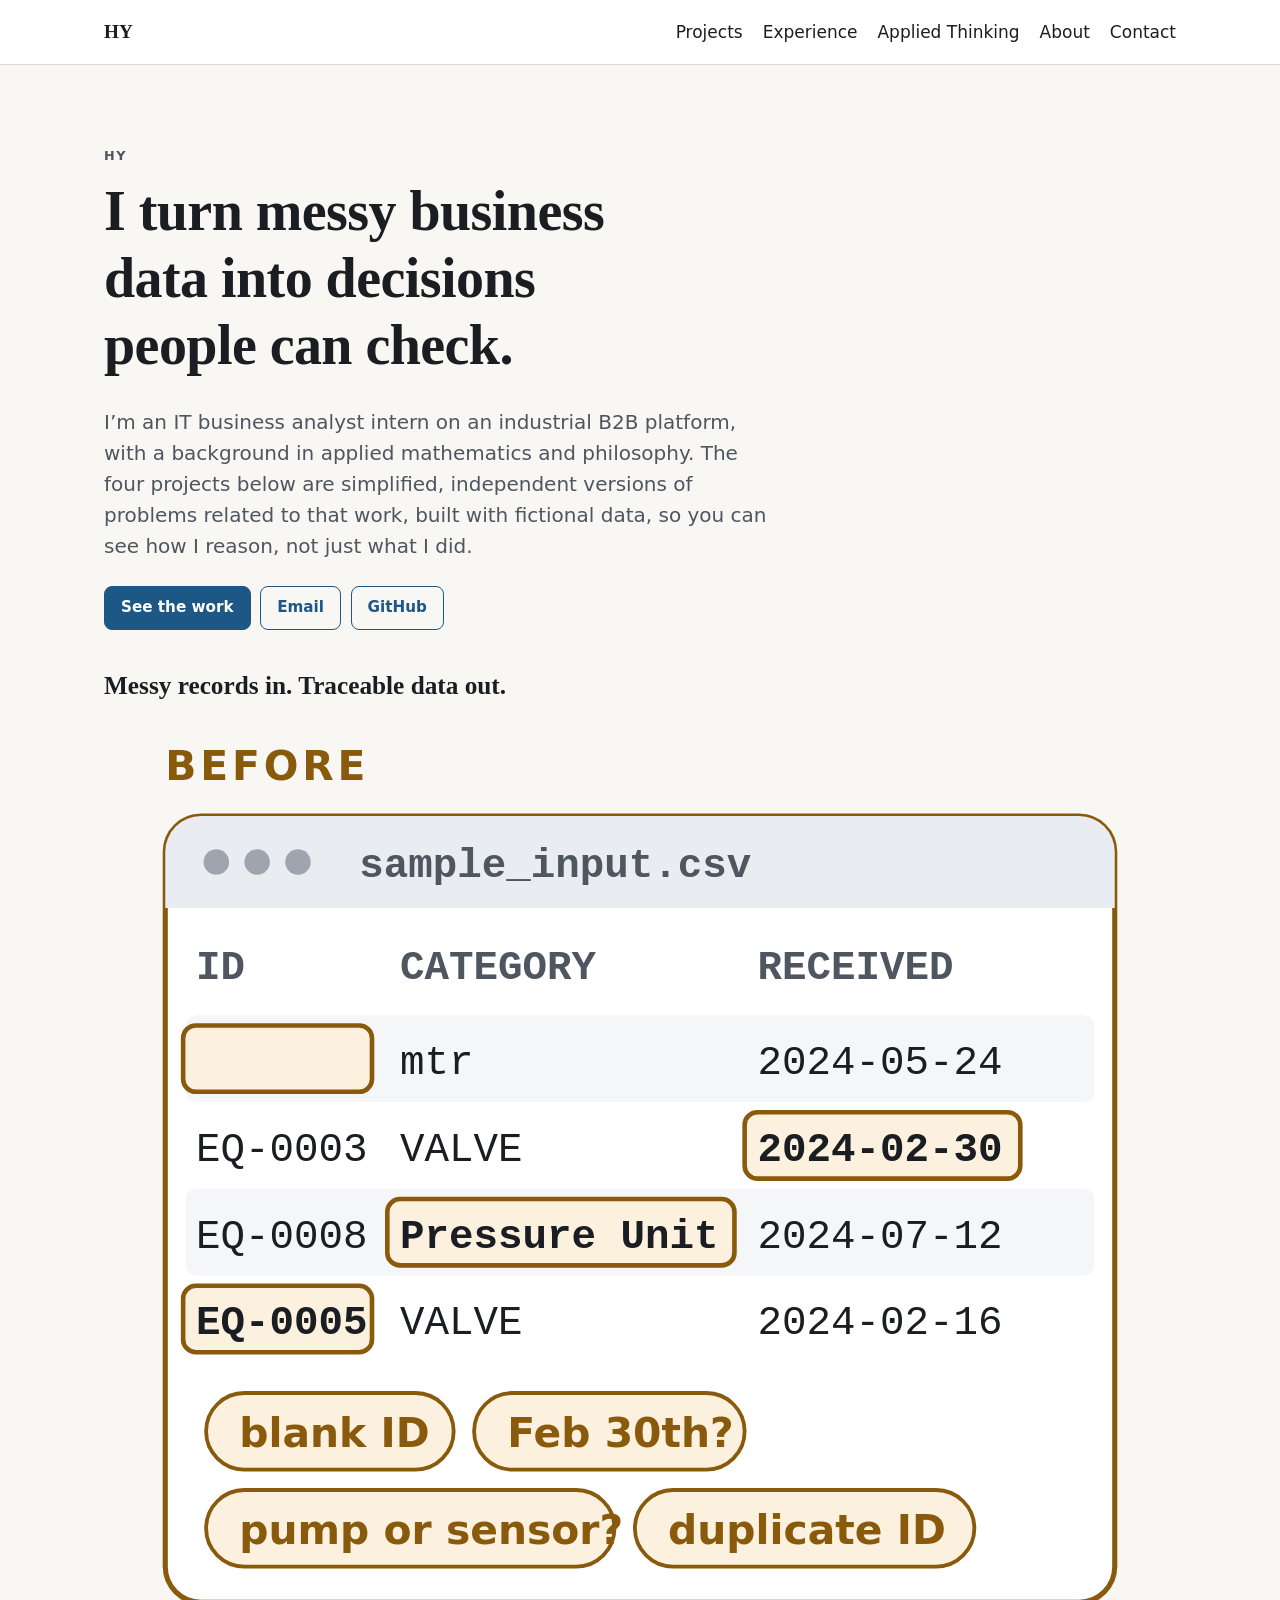
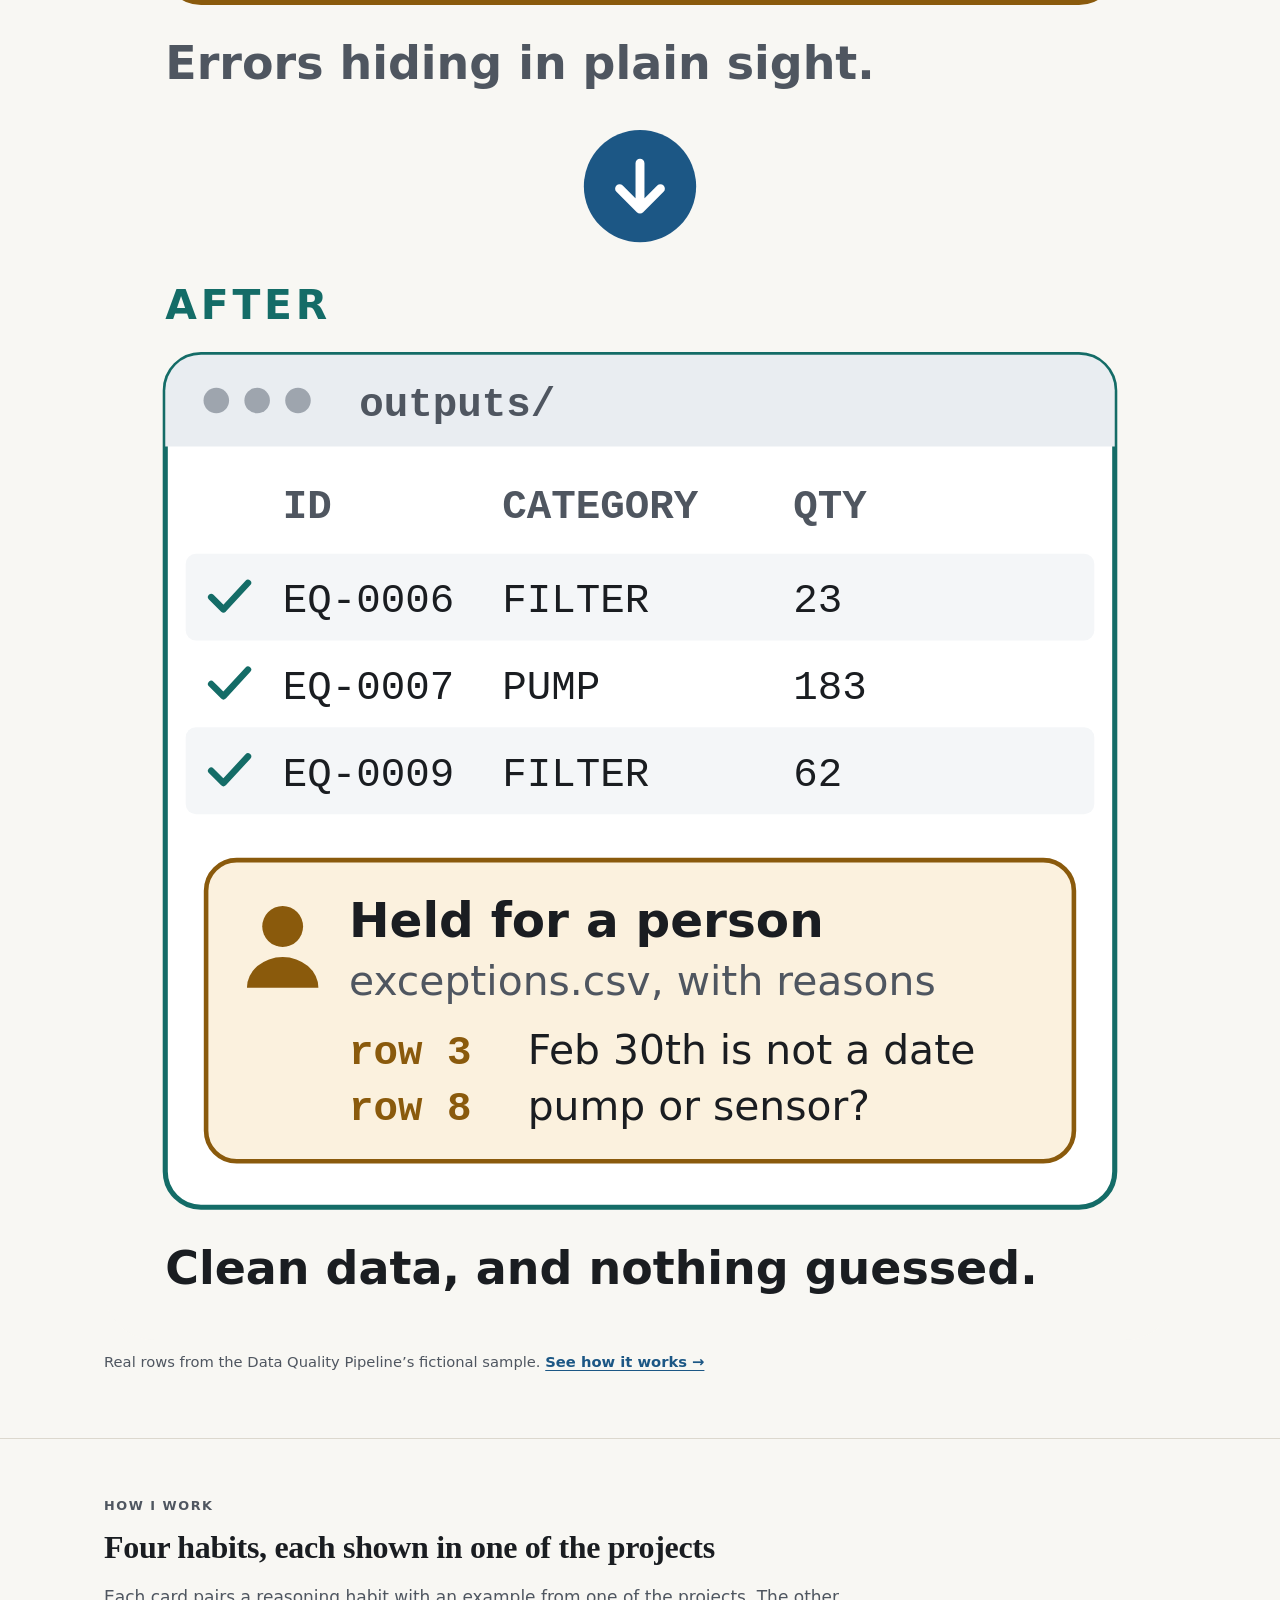
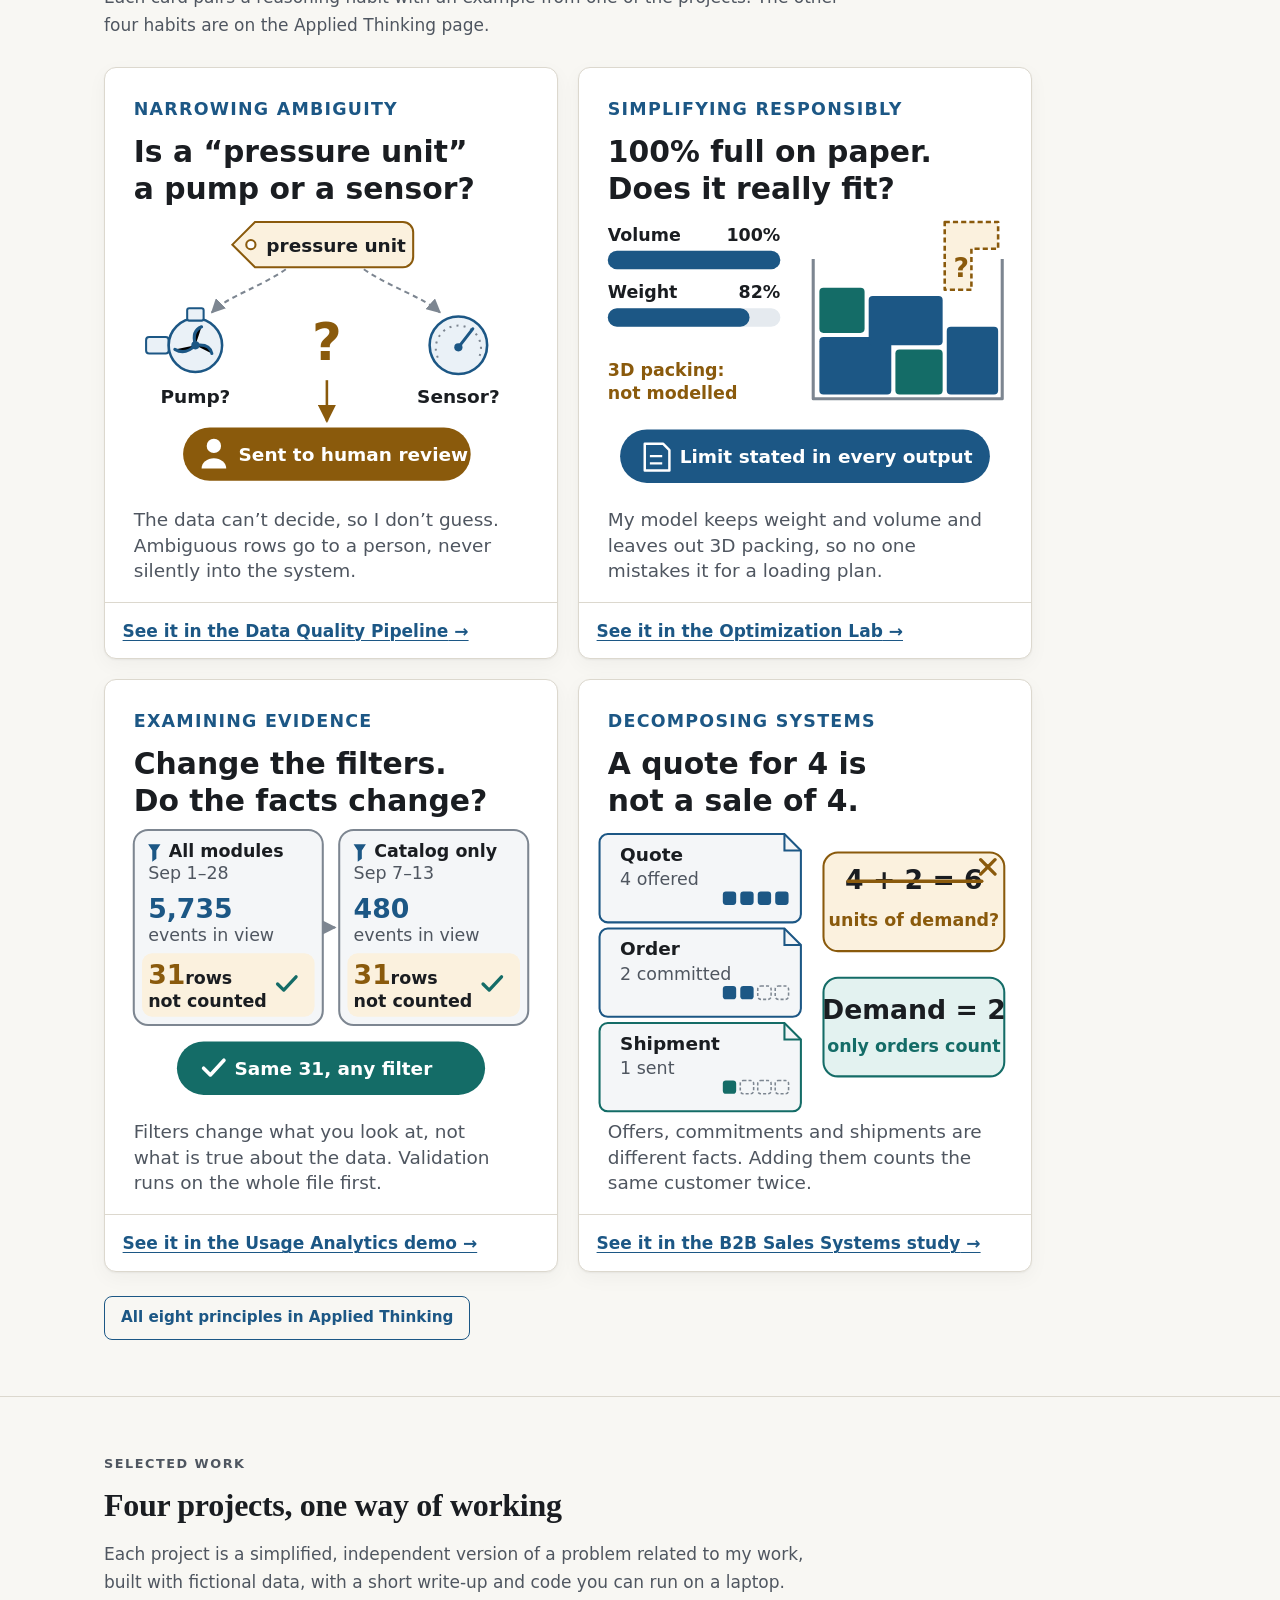
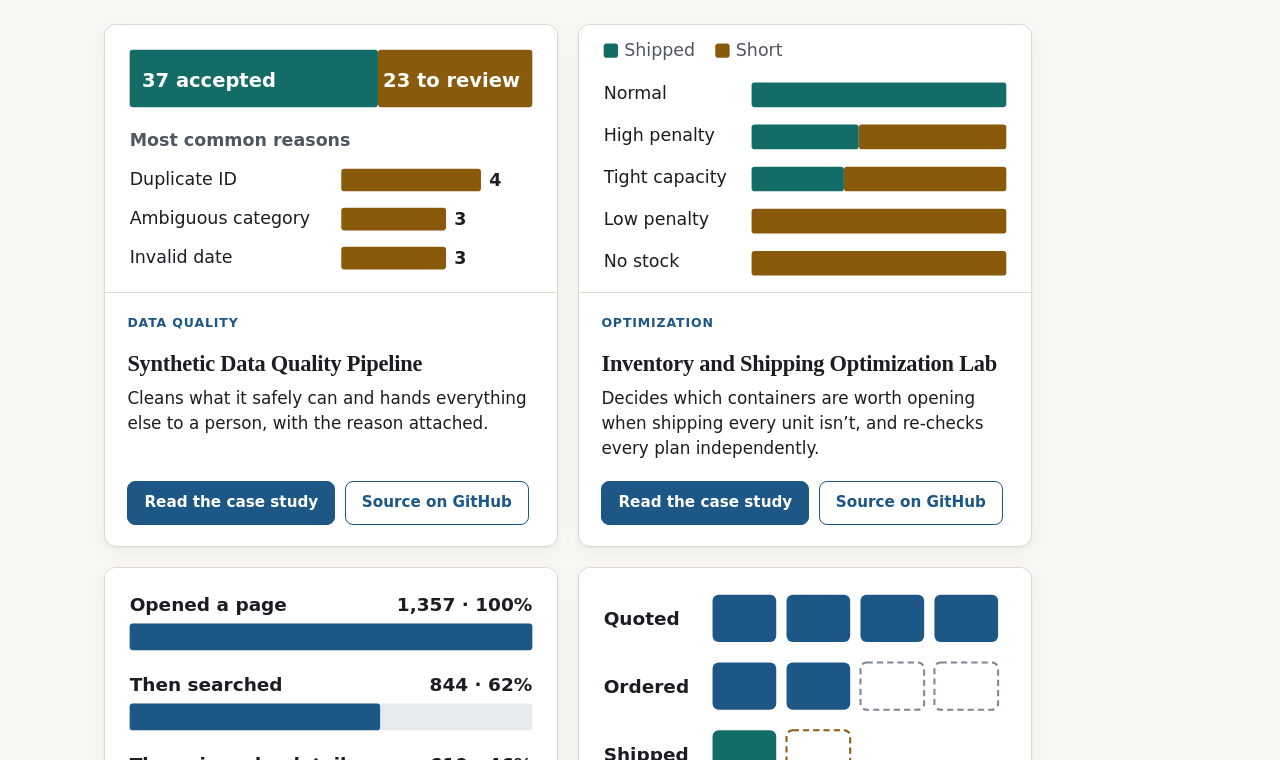
==== commit 59a08320: "Regenerate page snapshots for the updated owner fields The owner fields in content/site.json were ed" ====
--- a/index.html
+++ b/index.html
@@ -2,8 +2,9 @@
 <html lang="en">
 <head>
   <meta charset="utf-8">
+  <meta name="robots" content="noindex, nofollow">
   <meta name="viewport" content="width=device-width, initial-scale=1">
-  <title>Independent Technical Portfolio</title>
+  <title>HY · Portfolio</title>
   <meta name="description" content="Technical demonstrations informed by real industrial B2B work: fictional and independently reproducible models of enterprise data quality, optimization, analytics and sales systems.">
   <link rel="icon" href="data:,">
   <link rel="stylesheet" href="assets/css/site.css">
@@ -12,7 +13,7 @@
 <body data-page="home" data-root=".">
   <a class="skip-link" href="#main">Skip to main content</a>
   <header class="site-header" id="site-header"><div class="wrap header__inner">
-      <a class="brand" href="./"><span class="ph"><span class="ph__tag">Placeholder</span> Name</span></a>
+      <a class="brand" href="./">HY</a>
       <nav aria-label="Primary">
         <ul class="nav">
           <li><a href="./#projects">Projects</a></li>
@@ -24,22 +25,14 @@
       </nav>
     </div>
 <!-- /site-header --></header>
-  <div class="draft-banner" id="draft-banner" role="region" aria-label="Draft status"><div class="wrap">
-      <p><strong>Draft preview.</strong> 4 placeholders and 0 unpublished links still need owner input. Resolve or omit them before publishing.</p>
-      <details>
-        <summary>Show open items</summary>
-        <ul class="pending-list">
-          <li>Name <code>owner.name</code></li><li>Public contact email <code>owner.email</code></li><li>Resume file or link <code>owner.resume</code></li><li>Other links (LinkedIn, etc.) <code>owner.otherLinks</code></li>
-        </ul>
-      </details>
-    </div>
+  <div class="draft-banner" id="draft-banner" role="region" aria-label="Draft status" hidden>
 <!-- /draft-banner --></div>
   <main id="main" tabindex="-1" data-prerendered="true">
     <section class="hero hero--story wrap" aria-labelledby="intro-title">
-      <p class="eyebrow"><span class="ph"><span class="ph__tag">Placeholder</span> Name</span> · Business analysis · Applied mathematics</p>
+      <p class="eyebrow">HY</p>
       <h1 id="intro-title">I turn messy business data into decisions people can check.</h1>
       <p class="hero__lede">I’m an IT business analyst intern on an industrial B2B platform, with a background in applied mathematics and philosophy. The four projects below are simplified, independent versions of problems related to that work, built with fictional data, so you can see how I reason, not just what I did.</p>
-      <div class="actions hero__actions"><a class="btn btn--primary" href="#projects">See the work</a><a class="btn btn--off" role="link" aria-disabled="true"><svg class="icon" viewBox="0 0 16 16" width="14" height="14" aria-hidden="true" focusable="false"><path fill="currentColor" d="M5 7V5a3 3 0 1 1 6 0v2h.5A1.5 1.5 0 0 1 13 8.5v5a1.5 1.5 0 0 1-1.5 1.5h-7A1.5 1.5 0 0 1 3 13.5v-5A1.5 1.5 0 0 1 4.5 7H5Zm1.5 0h3V5a1.5 1.5 0 1 0-3 0v2Z"/></svg><span>Résumé</span><span class="btn__note">Placeholder</span></a><a class="btn btn--off" role="link" aria-disabled="true"><svg class="icon" viewBox="0 0 16 16" width="14" height="14" aria-hidden="true" focusable="false"><path fill="currentColor" d="M5 7V5a3 3 0 1 1 6 0v2h.5A1.5 1.5 0 0 1 13 8.5v5a1.5 1.5 0 0 1-1.5 1.5h-7A1.5 1.5 0 0 1 3 13.5v-5A1.5 1.5 0 0 1 4.5 7H5Zm1.5 0h3V5a1.5 1.5 0 1 0-3 0v2Z"/></svg><span>Email</span><span class="btn__note">Placeholder</span></a><a class="btn btn--off" role="link" aria-disabled="true"><svg class="icon" viewBox="0 0 16 16" width="14" height="14" aria-hidden="true" focusable="false"><path fill="currentColor" d="M5 7V5a3 3 0 1 1 6 0v2h.5A1.5 1.5 0 0 1 13 8.5v5a1.5 1.5 0 0 1-1.5 1.5h-7A1.5 1.5 0 0 1 3 13.5v-5A1.5 1.5 0 0 1 4.5 7H5Zm1.5 0h3V5a1.5 1.5 0 1 0-3 0v2Z"/></svg><span>LinkedIn</span><span class="btn__note">Placeholder</span></a><a class="btn" href="https://github.com/h-yang-26">GitHub</a></div>
+      <div class="actions hero__actions"><a class="btn btn--primary" href="#projects">See the work</a><a class="btn" href="mailto:hyang26@alumni.wfu.edu">Email</a><a class="btn" href="https://github.com/h-yang-26">GitHub</a></div>
       <figure class="showcase">
       <p class="showcase__title">Messy records in. Traceable data out.</p>
       <picture><source media="(prefers-color-scheme: dark) and (max-width: 49.99rem)" srcset="./assets/visuals/ba-data-narrow-dark.svg" width="420" height="872"><source media="(max-width: 49.99rem)" srcset="./assets/visuals/ba-data-narrow.svg" width="420" height="872"><source media="(prefers-color-scheme: dark)" srcset="./assets/visuals/ba-data-dark.svg" width="1000" height="470"><img src="./assets/visuals/ba-data.svg" alt="Before and after. Before: rows from the fictional sample input, where one has a blank ID, one has the date 2024-02-30, one says N/A for quantity, one has the category “Pressure Unit” and one repeats another row’s ID. After: clean records with standard categories, and an exceptions file holding rows for a person with their reasons." width="1000" height="470" decoding="async"></picture>
@@ -128,7 +121,7 @@
         <h2 id="experience-title">Where these problems come from</h2>
         <p class="experience-role"><strong>IT Business Analyst Intern</strong> · Heli America Inc. · August 2026–present</p>
         <p class="section__lede">I work with a software lead on an industrial B2B business platform used by staff and dealers. My responsibilities include translating business processes into requirements, coordinating data-quality reviews, directing AI-assisted implementation work and checking results against operational needs.</p>
-        <div class="actions"><a class="btn btn--off" role="link" aria-disabled="true"><svg class="icon" viewBox="0 0 16 16" width="14" height="14" aria-hidden="true" focusable="false"><path fill="currentColor" d="M5 7V5a3 3 0 1 1 6 0v2h.5A1.5 1.5 0 0 1 13 8.5v5a1.5 1.5 0 0 1-1.5 1.5h-7A1.5 1.5 0 0 1 3 13.5v-5A1.5 1.5 0 0 1 4.5 7H5Zm1.5 0h3V5a1.5 1.5 0 1 0-3 0v2Z"/></svg><span>Full résumé</span><span class="btn__note">Placeholder</span></a></div>
+        <div class="actions"></div>
       </div>
     </section>
 
@@ -146,7 +139,7 @@
     <section class="section" id="contact" aria-labelledby="contact-title">
       <div class="wrap">
         <h2 id="contact-title">Contact</h2>
-        <dl class="contact"><dt>Email</dt><dd><span class="ph"><span class="ph__tag">Placeholder</span> Public contact email</span></dd><dt>Résumé</dt><dd><span class="ph"><span class="ph__tag">Placeholder</span> Resume file or link</span></dd><dt>GitHub</dt><dd><a href="https://github.com/h-yang-26">github.com/h-yang-26</a></dd><dt>Other links</dt><dd><span class="ph"><span class="ph__tag">Placeholder</span> Other links (LinkedIn, etc.)</span></dd></dl>
+        <dl class="contact"><dt>Email</dt><dd><a href="mailto:hyang26@alumni.wfu.edu">hyang26@alumni.wfu.edu</a></dd><dt>GitHub</dt><dd><a href="https://github.com/h-yang-26">github.com/h-yang-26</a></dd></dl>
       </div>
     </section>
 <!-- /main --></main>
--- a/assets/css/site.css
+++ b/assets/css/site.css
@@ -907,3 +907,13 @@
   .jump-links ul { flex-direction: column; gap: 0.15rem; margin-top: 1.1rem; padding-left: 0.9rem; border-left: 2px solid var(--border-strong); }
   .jump-links a { padding: 0.2rem 0; border: 0; border-radius: 0; background: none; text-decoration: underline; text-underline-offset: 0.2em; }
 }
+
+/* Coursework table: narrow course column; stacked cards on phones */
+.thinking-table thead th:first-child { width: 30%; }
+@media (max-width: 39.99rem) {
+  .thinking-table, .thinking-table tbody, .thinking-table tr, .thinking-table th, .thinking-table td { display: block; width: auto; }
+  .thinking-table thead { position: absolute; width: 1px; height: 1px; overflow: hidden; clip: rect(0 0 0 0); white-space: nowrap; }
+  .thinking-table tr { margin-bottom: 0.75rem; padding: 0.85rem 1rem; border: 1px solid var(--border); border-radius: var(--radius); background: var(--surface); }
+  .thinking-table th, .thinking-table td { padding: 0; border: 0; overflow-wrap: normal; }
+  .thinking-table th[scope="row"] { margin-bottom: 0.35rem; font-weight: 700; }
+}
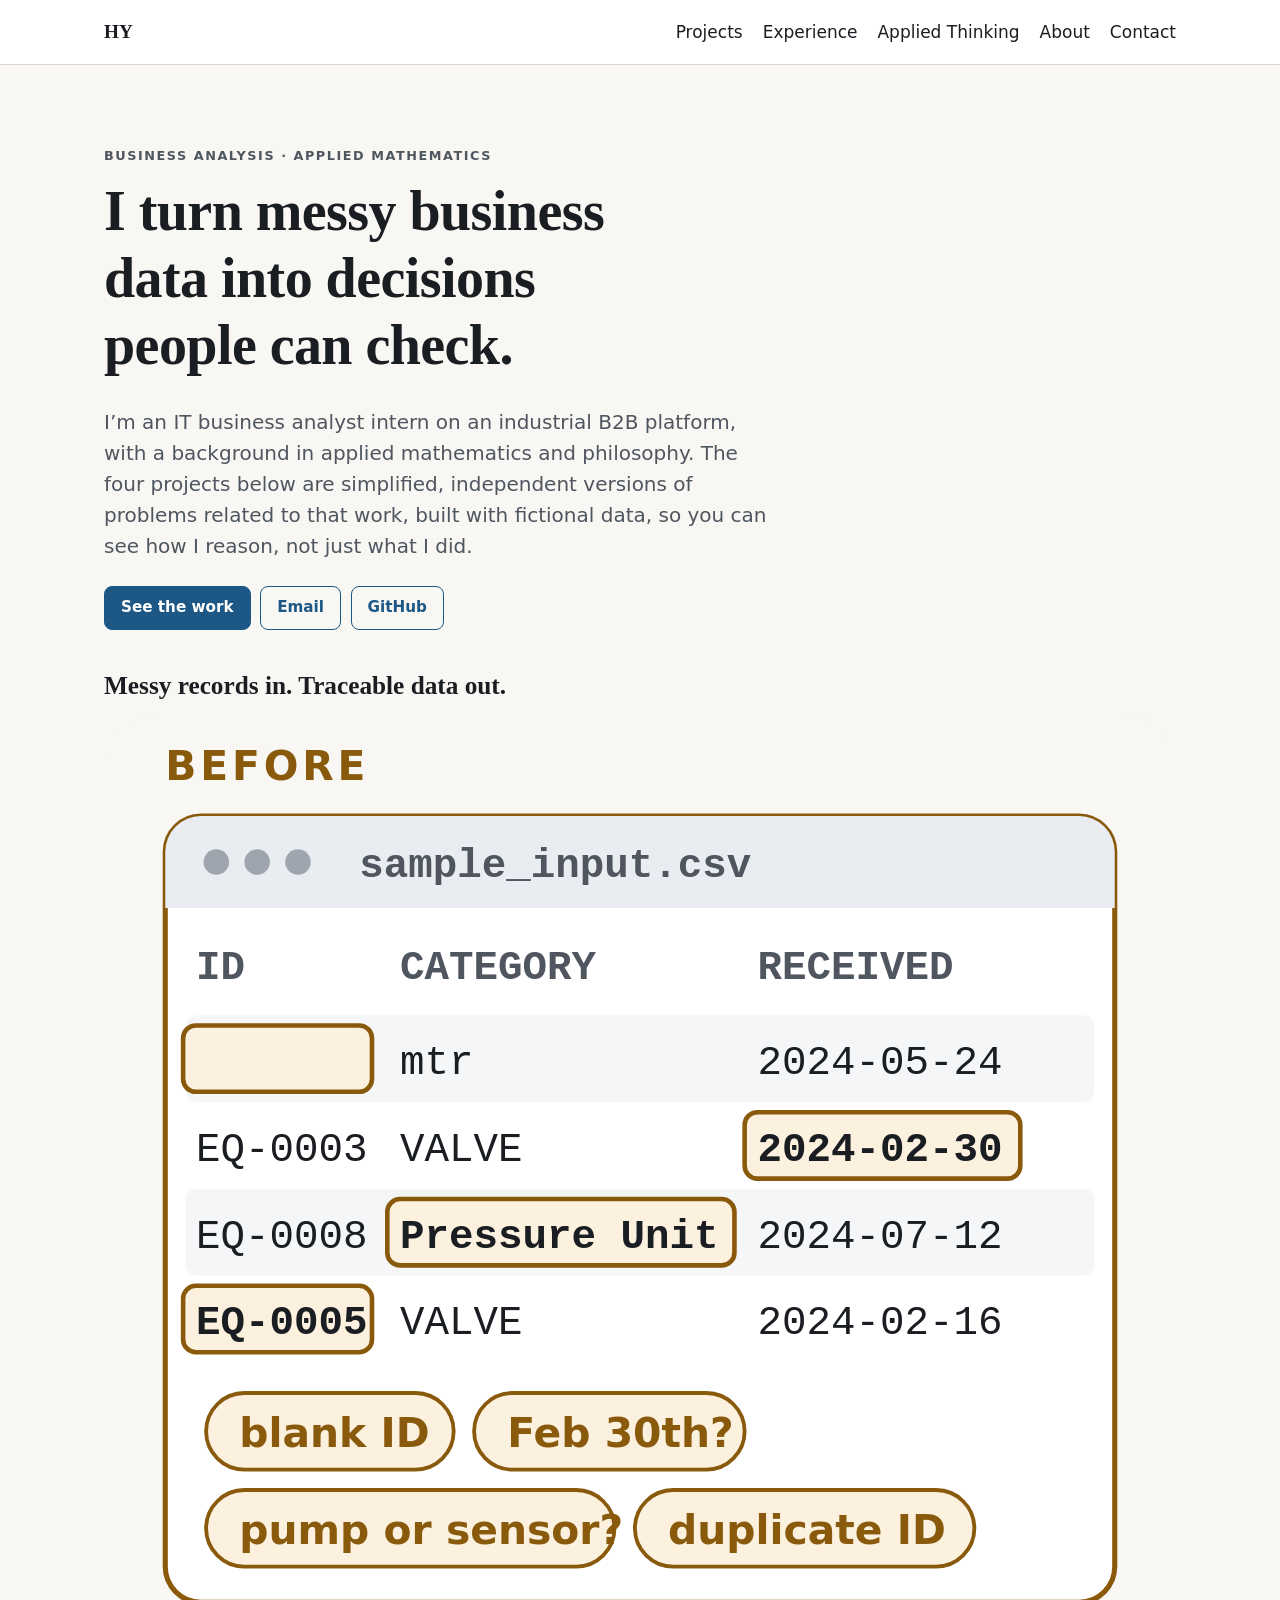
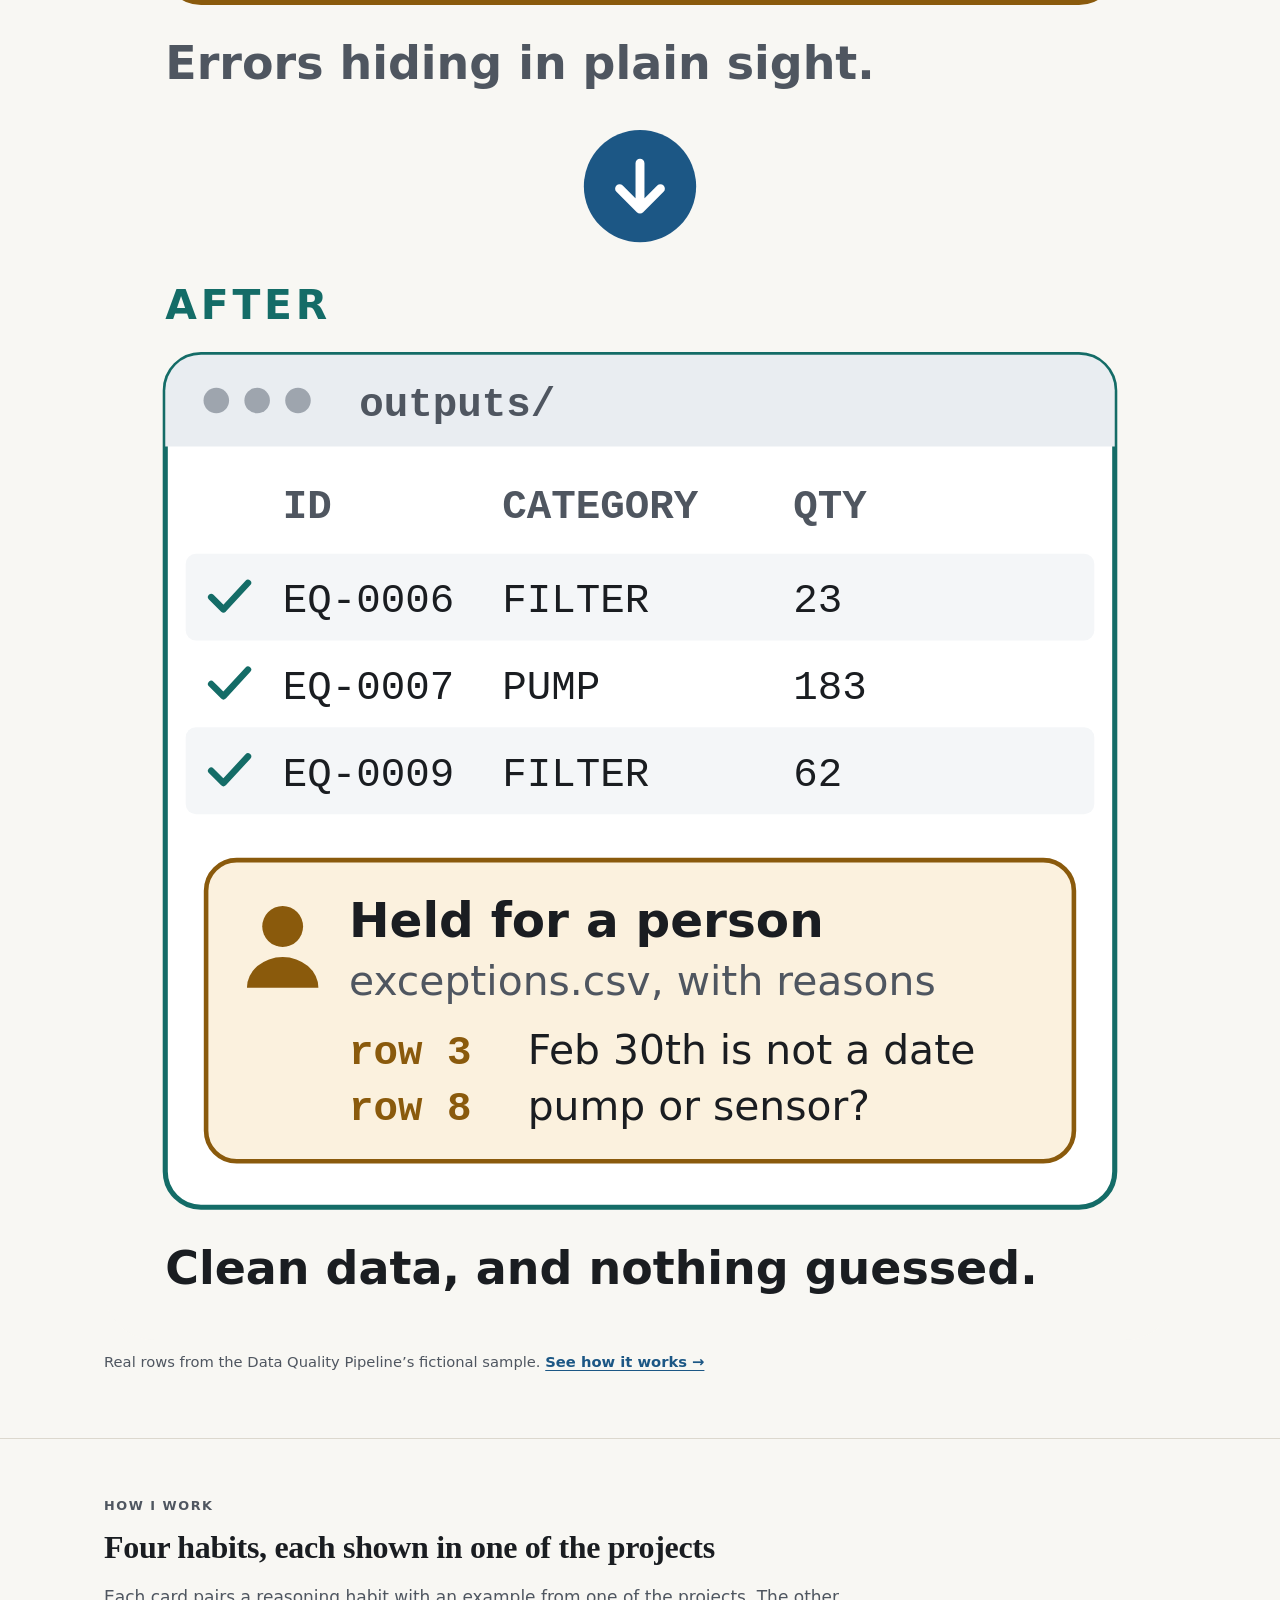
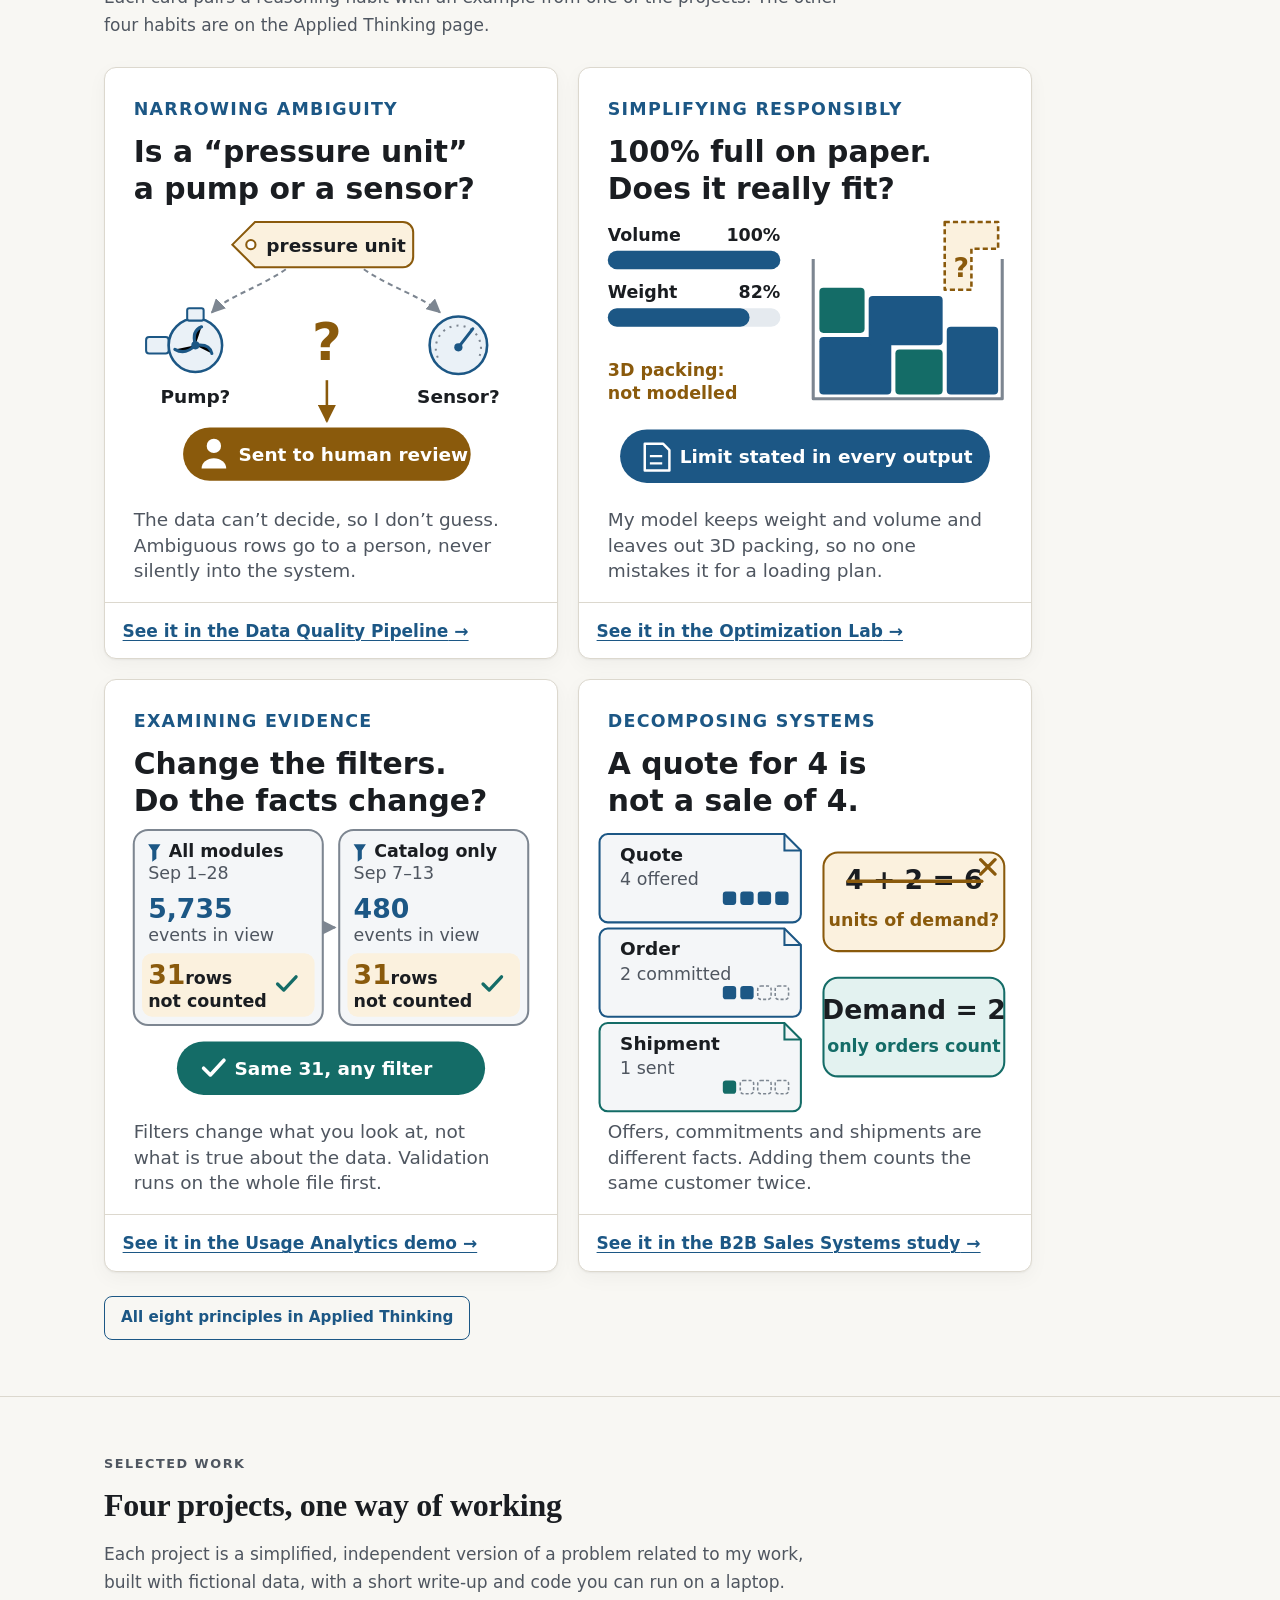
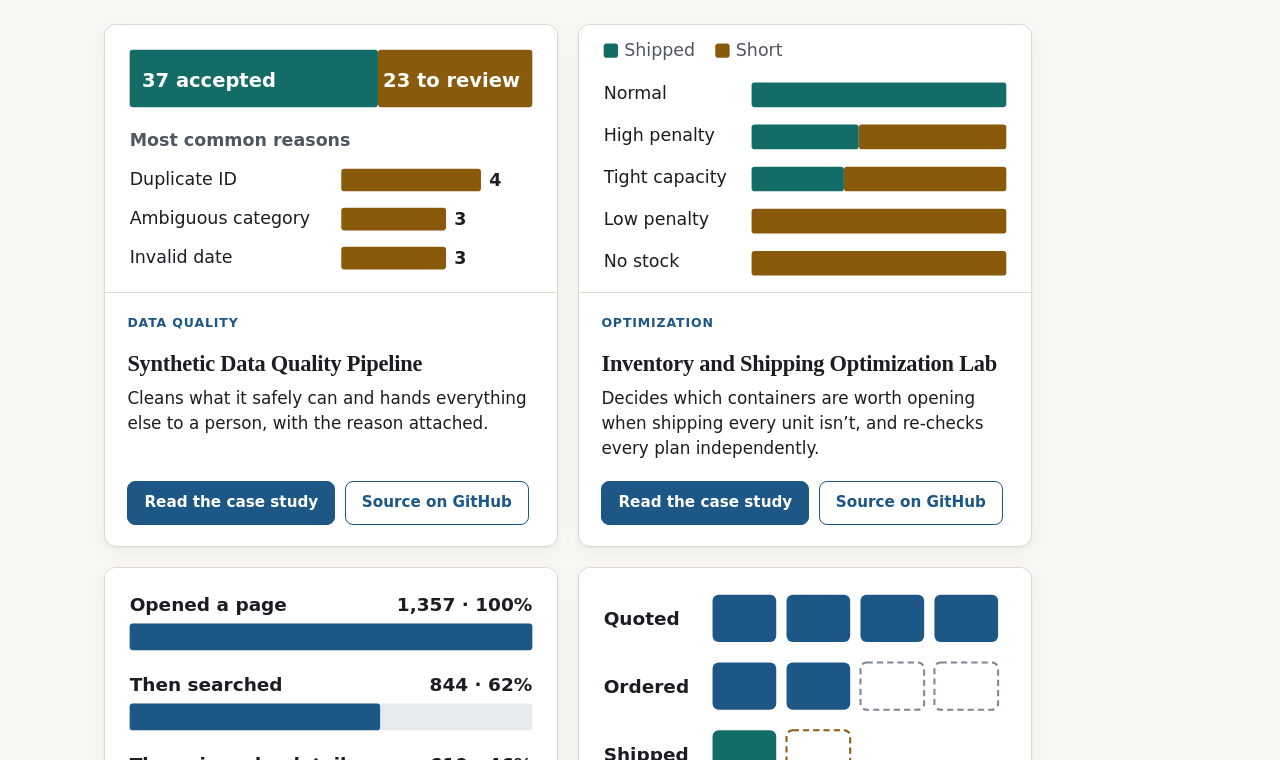
==== commit 9ef00e47: "Show the name once: header only, hero keeps its eyebrow The hero eyebrow replaced its text with the " ====
--- a/index.html
+++ b/index.html
@@ -29,7 +29,7 @@
 <!-- /draft-banner --></div>
   <main id="main" tabindex="-1" data-prerendered="true">
     <section class="hero hero--story wrap" aria-labelledby="intro-title">
-      <p class="eyebrow">HY</p>
+      <p class="eyebrow">Business analysis · Applied mathematics</p>
       <h1 id="intro-title">I turn messy business data into decisions people can check.</h1>
       <p class="hero__lede">I’m an IT business analyst intern on an industrial B2B platform, with a background in applied mathematics and philosophy. The four projects below are simplified, independent versions of problems related to that work, built with fictional data, so you can see how I reason, not just what I did.</p>
       <div class="actions hero__actions"><a class="btn btn--primary" href="#projects">See the work</a><a class="btn" href="mailto:hyang26@alumni.wfu.edu">Email</a><a class="btn" href="https://github.com/h-yang-26">GitHub</a></div>
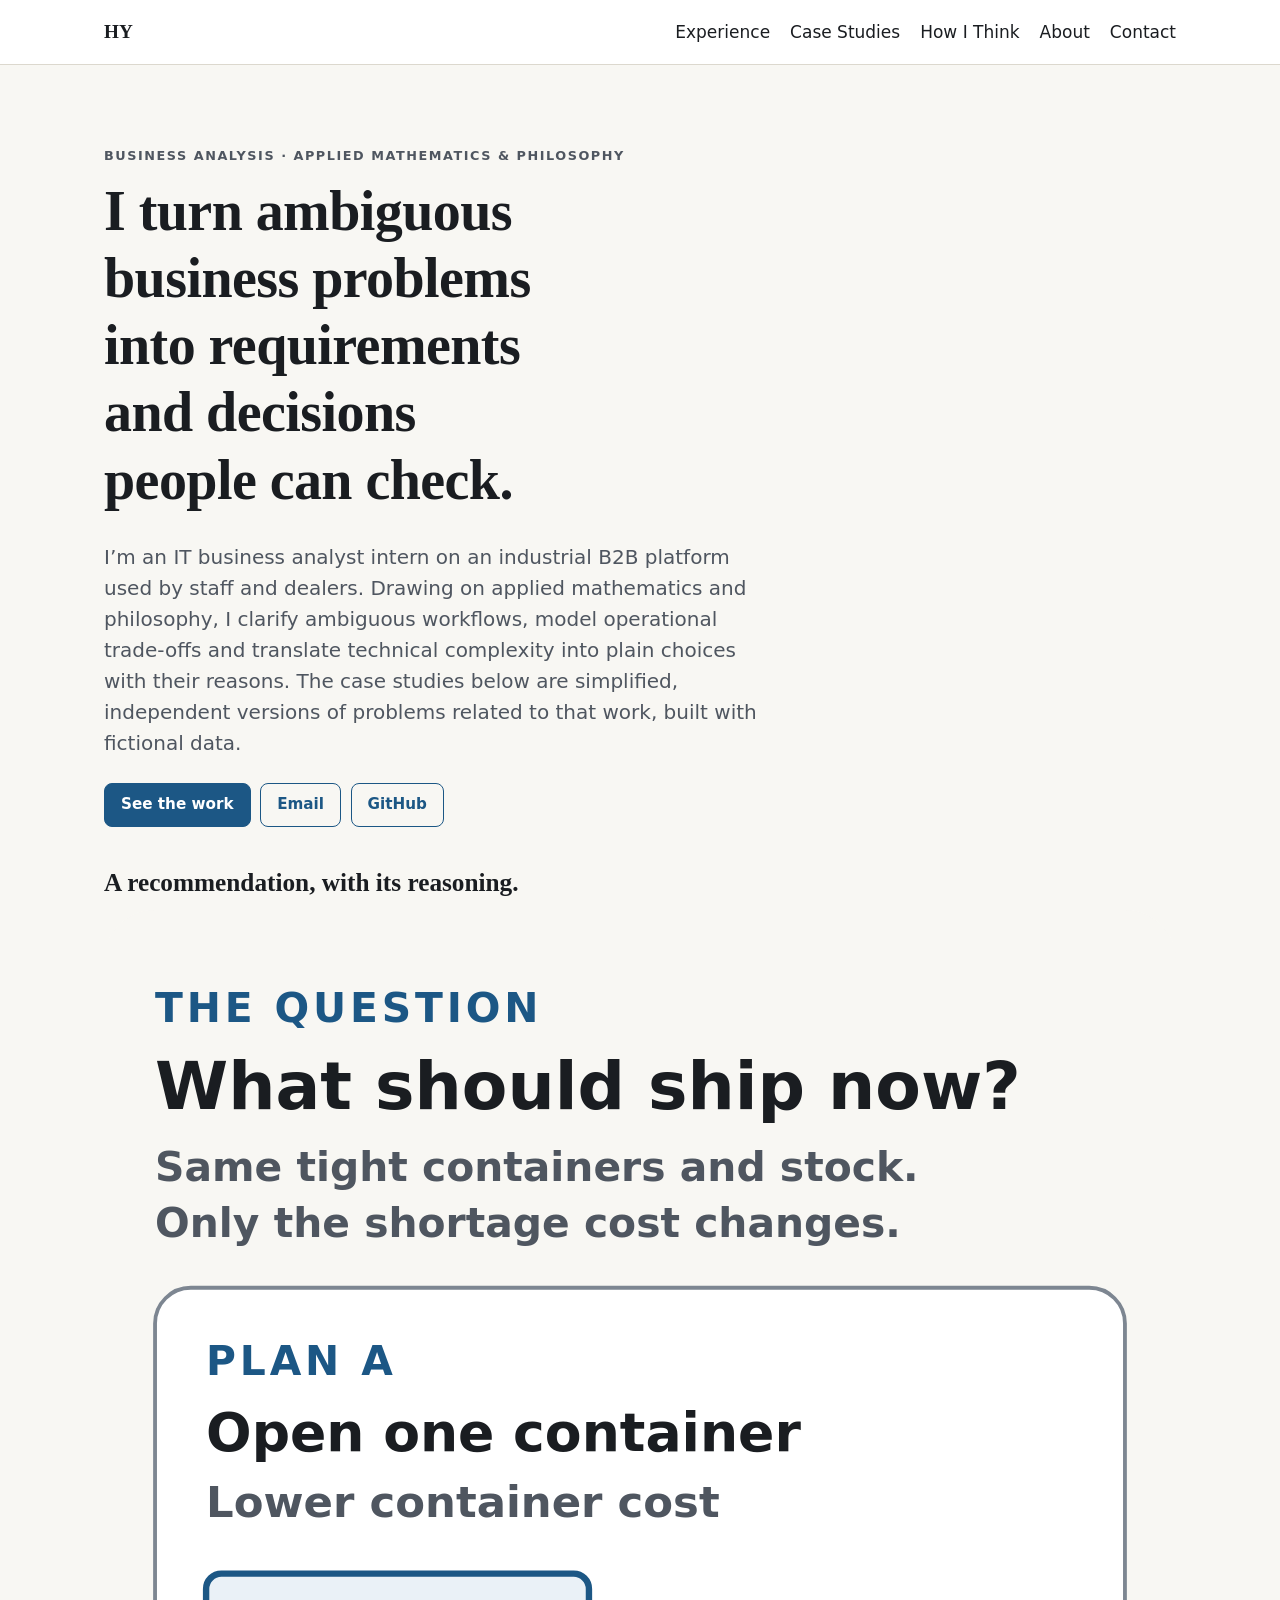
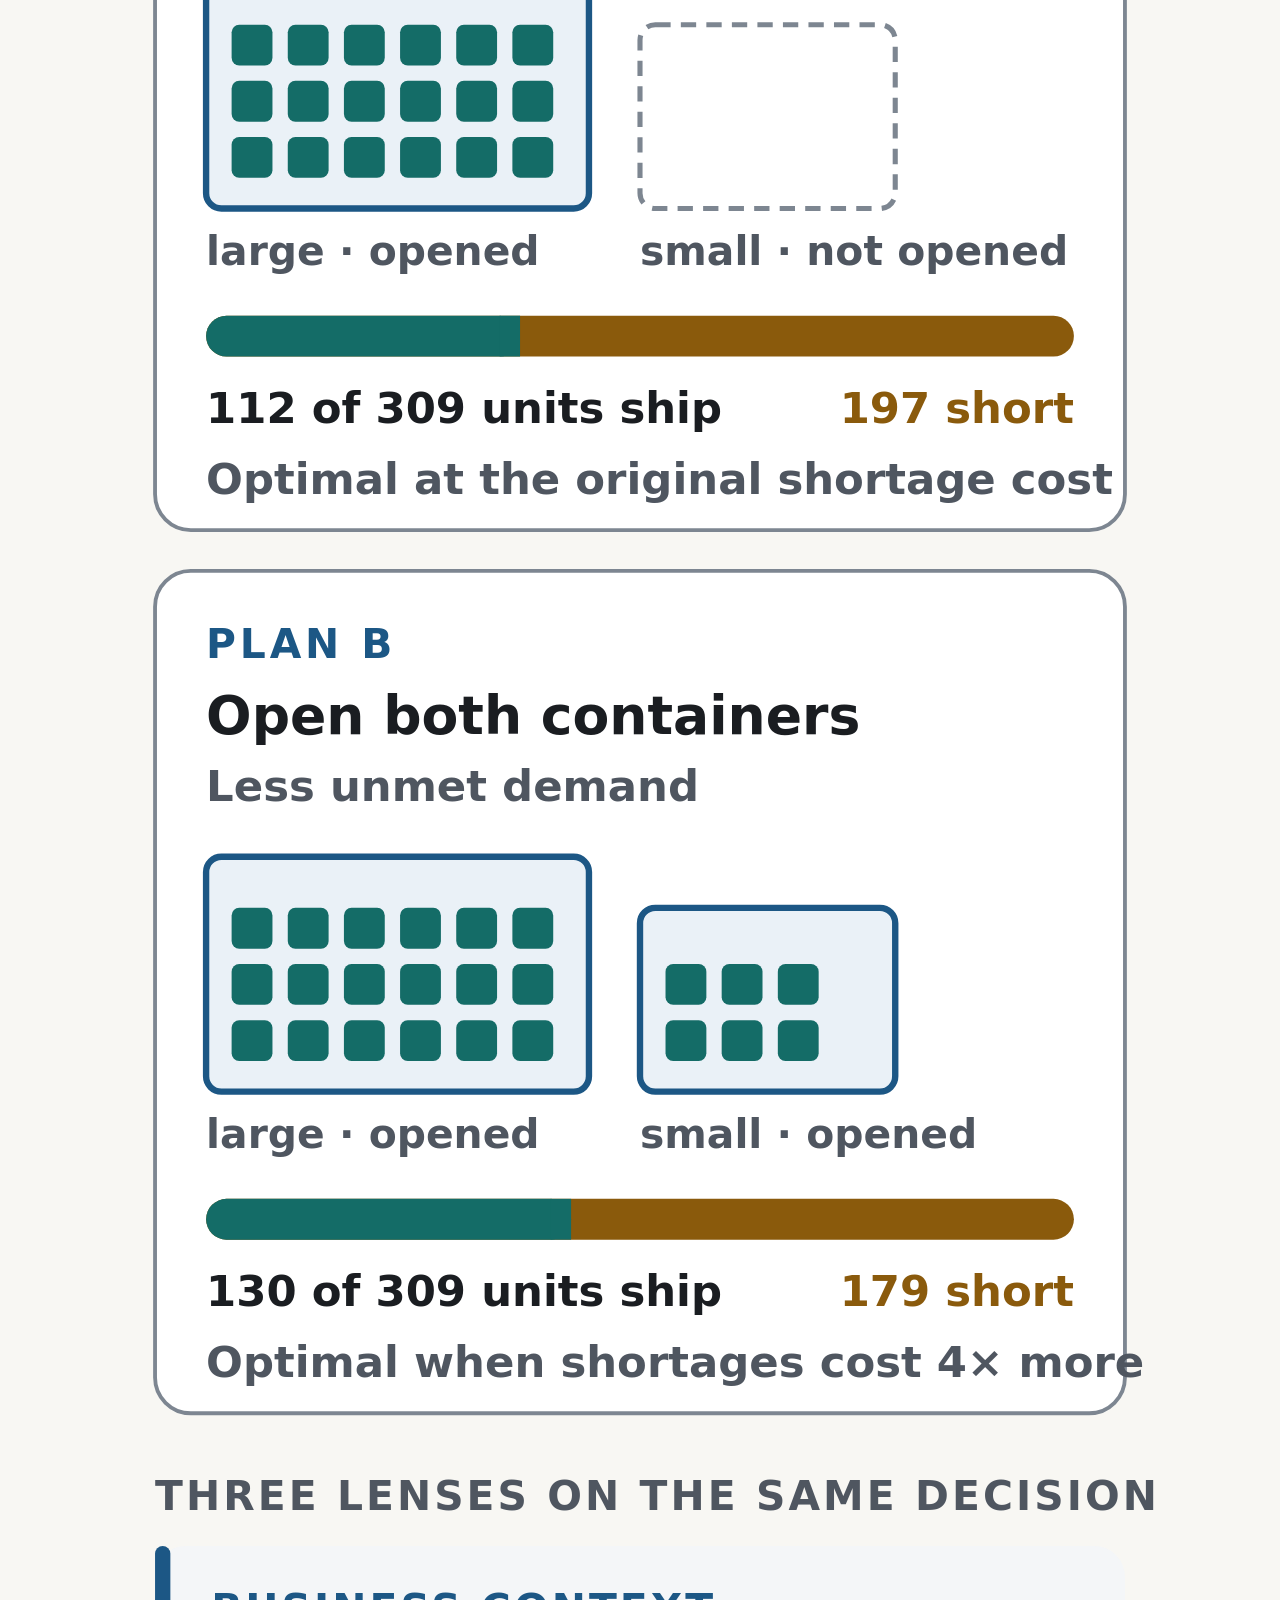
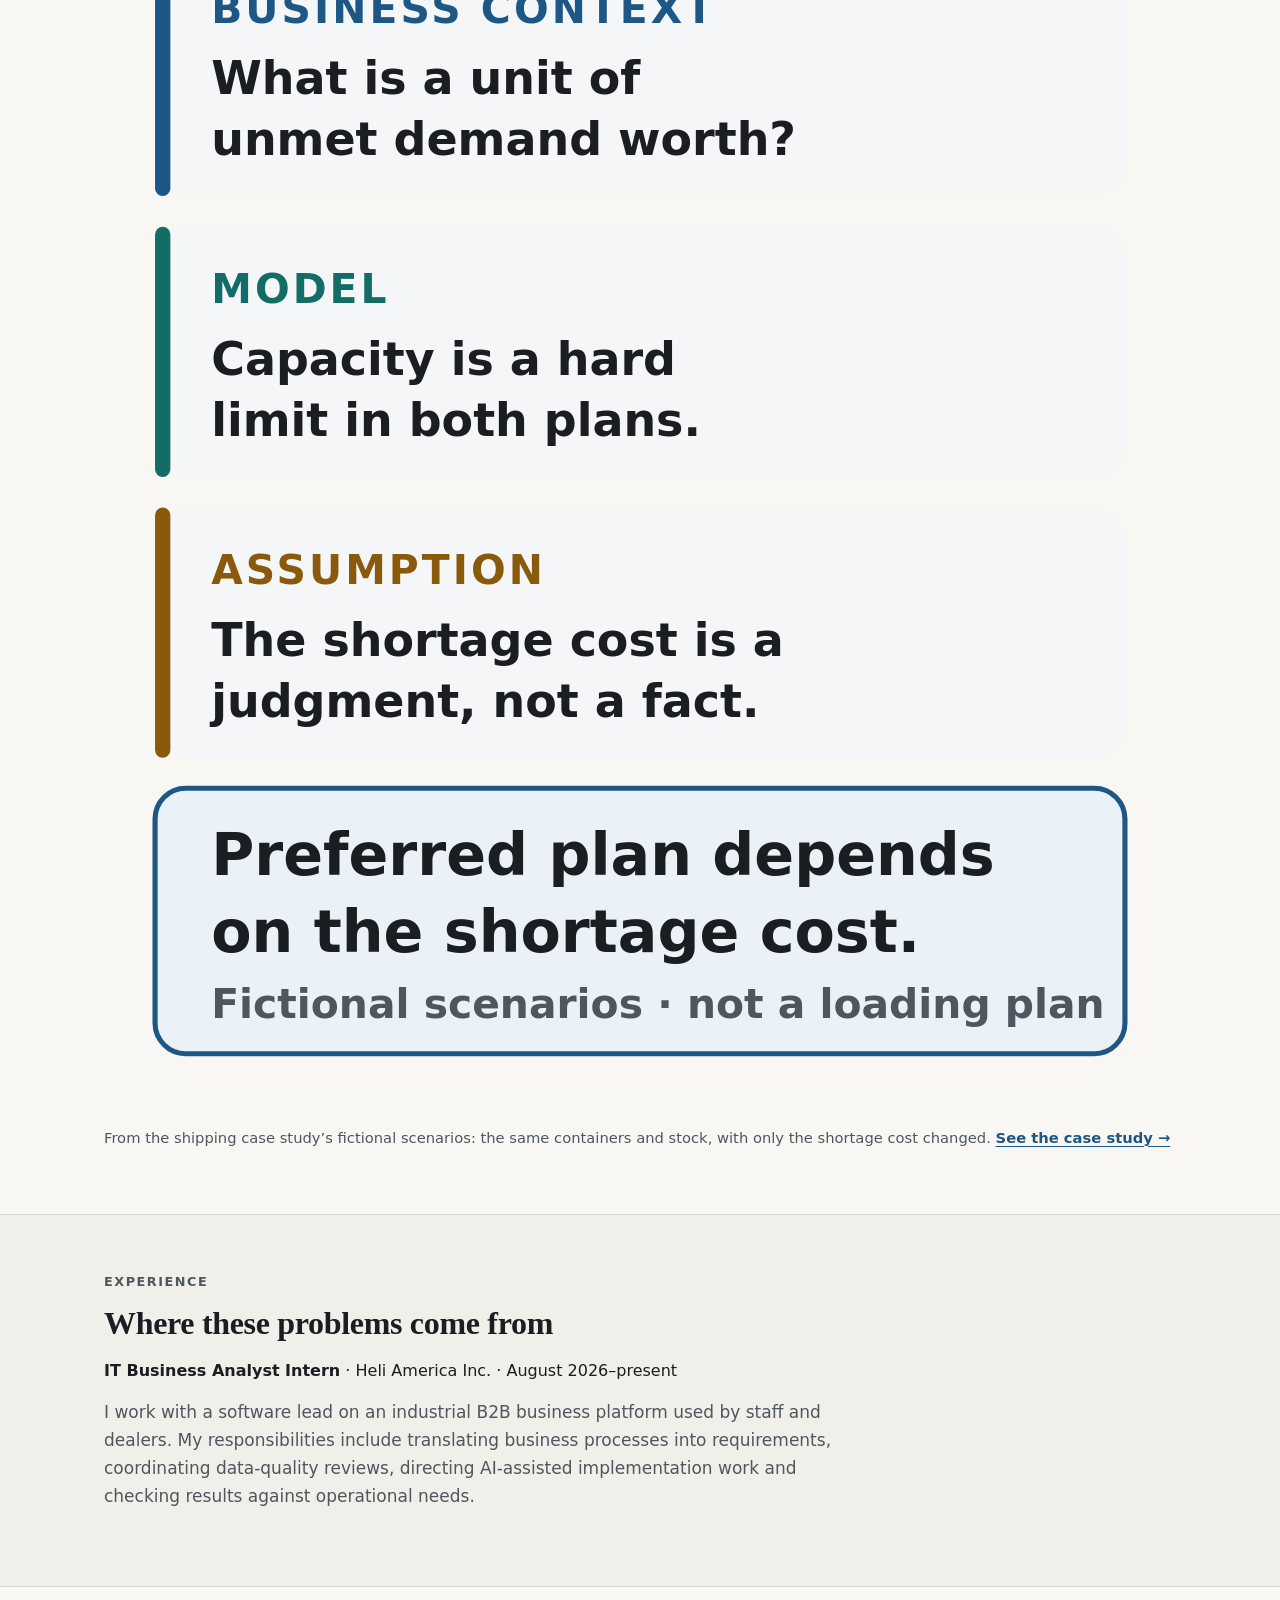
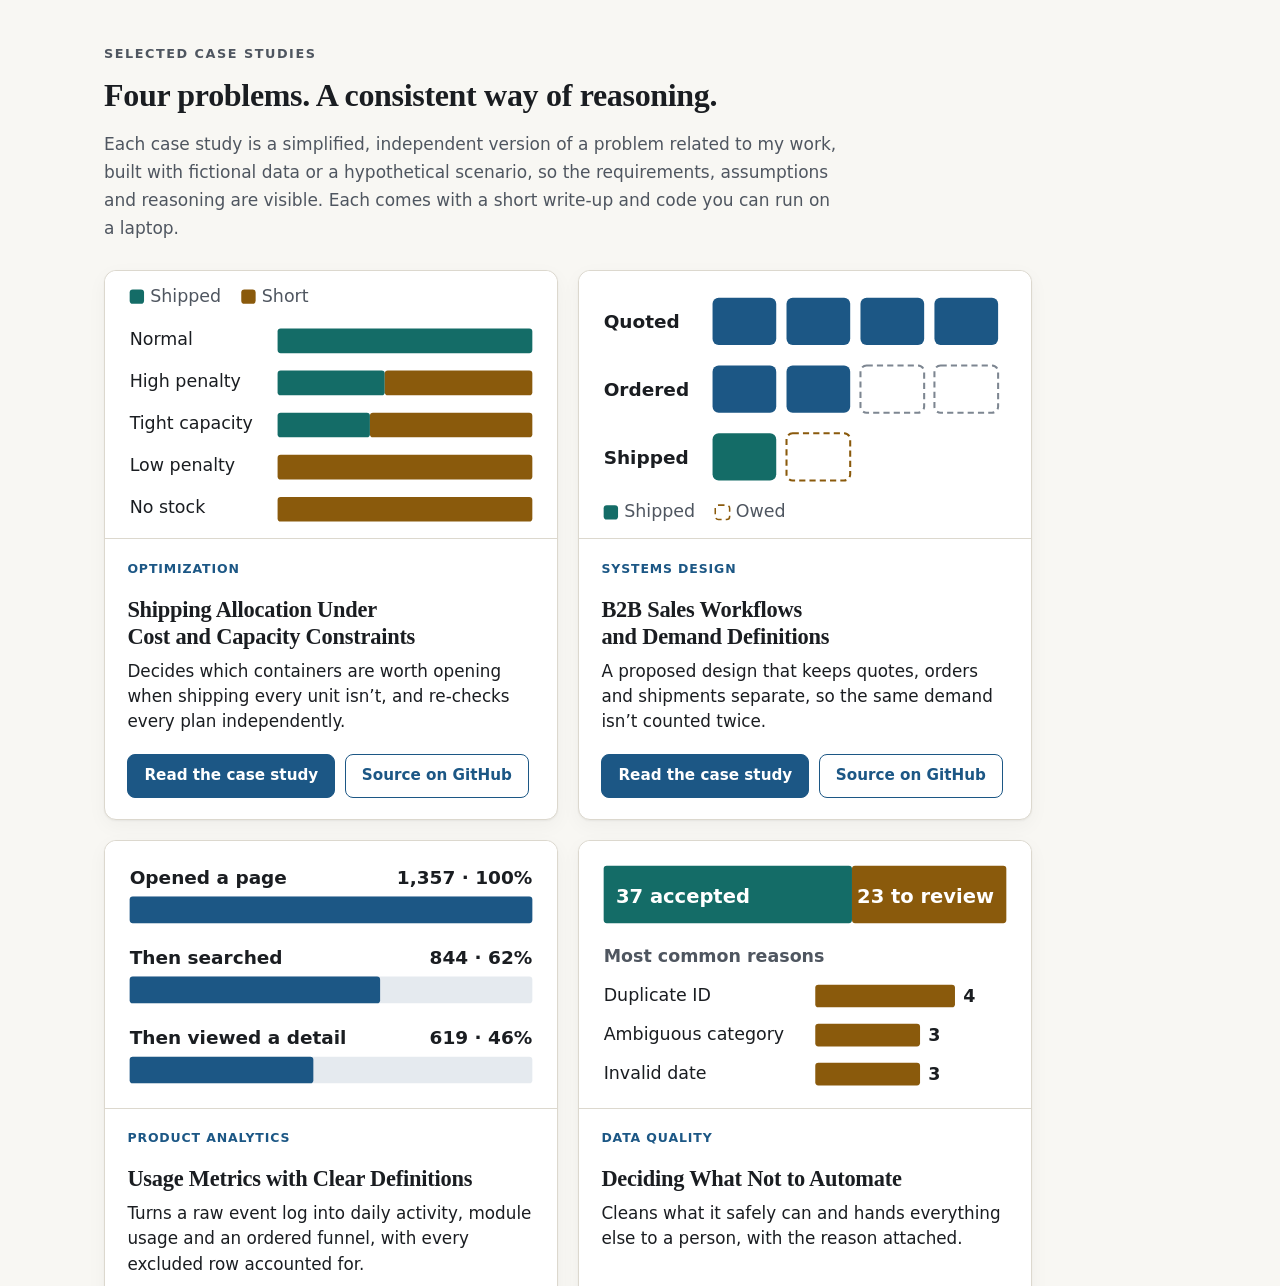
==== commit c80e740d: "Front page: reasoning-first hero, case studies reordered and retitled - Hero: "I turn ambiguous busi" ====
--- a/index.html
+++ b/index.html
@@ -16,9 +16,9 @@
       <a class="brand" href="./">HY</a>
       <nav aria-label="Primary">
         <ul class="nav">
-          <li><a href="./#projects">Projects</a></li>
           <li><a href="./#experience">Experience</a></li>
-          <li><a href="./applied-thinking/">Applied Thinking</a></li>
+          <li><a href="./#projects">Case Studies</a></li>
+          <li><a href="./applied-thinking/">How I Think</a></li>
           <li><a href="./#about">About</a></li>
           <li><a href="./#contact">Contact</a></li>
         </ul>
@@ -29,22 +29,85 @@
 <!-- /draft-banner --></div>
   <main id="main" tabindex="-1" data-prerendered="true">
     <section class="hero hero--story wrap" aria-labelledby="intro-title">
-      <p class="eyebrow">Business analysis · Applied mathematics</p>
-      <h1 id="intro-title">I turn messy business data into decisions people can check.</h1>
-      <p class="hero__lede">I’m an IT business analyst intern on an industrial B2B platform, with a background in applied mathematics and philosophy. The four projects below are simplified, independent versions of problems related to that work, built with fictional data, so you can see how I reason, not just what I did.</p>
+      <p class="eyebrow">Business analysis · Applied mathematics &amp; philosophy</p>
+      <h1 id="intro-title">I turn ambiguous business problems into requirements and decisions people can check.</h1>
+      <p class="hero__lede">I’m an IT business analyst intern on an industrial B2B platform used by staff and dealers. Drawing on applied mathematics and philosophy, I clarify ambiguous workflows, model operational trade-offs and translate technical complexity into plain choices with their reasons. The case studies below are simplified, independent versions of problems related to that work, built with fictional data.</p>
       <div class="actions hero__actions"><a class="btn btn--primary" href="#projects">See the work</a><a class="btn" href="mailto:hyang26@alumni.wfu.edu">Email</a><a class="btn" href="https://github.com/h-yang-26">GitHub</a></div>
       <figure class="showcase">
-      <p class="showcase__title">Messy records in. Traceable data out.</p>
-      <picture><source media="(prefers-color-scheme: dark) and (max-width: 49.99rem)" srcset="./assets/visuals/ba-data-narrow-dark.svg" width="420" height="872"><source media="(max-width: 49.99rem)" srcset="./assets/visuals/ba-data-narrow.svg" width="420" height="872"><source media="(prefers-color-scheme: dark)" srcset="./assets/visuals/ba-data-dark.svg" width="1000" height="470"><img src="./assets/visuals/ba-data.svg" alt="Before and after. Before: rows from the fictional sample input, where one has a blank ID, one has the date 2024-02-30, one says N/A for quantity, one has the category “Pressure Unit” and one repeats another row’s ID. After: clean records with standard categories, and an exceptions file holding rows for a person with their reasons." width="1000" height="470" decoding="async"></picture>
-      <figcaption>Real rows from the Data Quality Pipeline’s fictional sample. <a href="./projects/synthetic-data-quality-pipeline/">See how it works →</a></figcaption>
+      <p class="showcase__title">A recommendation, with its reasoning.</p>
+      <picture><source media="(prefers-color-scheme: dark) and (max-width: 49.99rem)" srcset="./assets/visuals/hero-decision-narrow-dark.svg" width="420" height="1334"><source media="(max-width: 49.99rem)" srcset="./assets/visuals/hero-decision-narrow.svg" width="420" height="1334"><source media="(prefers-color-scheme: dark)" srcset="./assets/visuals/hero-decision-dark.svg" width="1000" height="700"><img src="./assets/visuals/hero-decision.svg" alt="A decision sheet for the question “What should ship now?”, using the same tight containers and stock with only the shortage cost changed. Plan A opens one container: lower container cost, 112 of 309 units ship and 197 are short; optimal at the original shortage cost. Plan B opens both containers: less unmet demand, 130 of 309 units ship and 179 are short; optimal when shortages cost four times more. Three lenses on the same decision: business context asks what a unit of unmet demand is worth; the model treats capacity as a hard limit; the assumption is that the shortage cost is a judgment, not a fact. Conclusion: the preferred plan depends on the shortage cost." width="1000" height="700" decoding="async"></picture>
+      <figcaption>From the shipping case study’s fictional scenarios: the same containers and stock, with only the shortage cost changed. <a href="./projects/inventory-shipping-optimization-lab/">See the case study →</a></figcaption>
     </figure>
+    </section>
+
+    <section class="section section--experience" id="experience" aria-labelledby="experience-title">
+      <div class="wrap experience-compact">
+        <p class="eyebrow">Experience</p>
+        <h2 id="experience-title">Where these problems come from</h2>
+        <p class="experience-role"><strong>IT Business Analyst Intern</strong> · Heli America Inc. · August 2026–present</p>
+        <p class="section__lede">I work with a software lead on an industrial B2B business platform used by staff and dealers. My responsibilities include translating business processes into requirements, coordinating data-quality reviews, directing AI-assisted implementation work and checking results against operational needs.</p>
+        <div class="actions"></div>
+      </div>
+    </section>
+
+    <section class="section" id="projects" aria-labelledby="projects-title">
+      <div class="wrap">
+        <p class="eyebrow">Selected case studies</p>
+        <h2 id="projects-title">Four problems. A consistent way of reasoning.</h2>
+        <p class="section__lede">Each case study is a simplified, independent version of a problem related to my work, built with fictional data or a hypothetical scenario, so the requirements, assumptions and reasoning are visible. Each comes with a short write-up and code you can run on a laptop.</p>
+        <ul class="cards"><li>
+      <article class="card card--work" aria-labelledby="card-inventory-shipping-optimization-lab">
+        <div class="card__visual"><picture><source media="(prefers-color-scheme: dark)" srcset="./assets/visuals/inventory-scenarios-card-dark.svg" width="440" height="260"><img src="./assets/visuals/inventory-scenarios-card.svg" alt="" width="440" height="260" loading="lazy" decoding="async"></picture></div>
+        <p class="card__kicker">Optimization</p>
+        <h3 id="card-inventory-shipping-optimization-lab">Shipping Allocation Under Cost and Capacity Constraints</h3>
+        <p class="card__outcome">Decides which containers are worth opening when shipping every unit isn’t, and re-checks every plan independently.</p>
+        <div class="actions">
+          <a class="btn btn--primary" href="./projects/inventory-shipping-optimization-lab/">Read the case study<span class="visually-hidden">: Inventory and Shipping Optimization Lab</span></a>
+          <a class="btn" href="https://github.com/h-yang-26/inventory-shipping-optimization-lab">Source on GitHub<span class="visually-hidden">: Inventory and Shipping Optimization Lab</span></a>
+        </div>
+      </article>
+    </li><li>
+      <article class="card card--work" aria-labelledby="card-b2b-sales-systems-case-study">
+        <div class="card__visual"><picture><source media="(prefers-color-scheme: dark)" srcset="./assets/visuals/b2b-quantities-card-dark.svg" width="440" height="260"><img src="./assets/visuals/b2b-quantities-card.svg" alt="" width="440" height="260" loading="lazy" decoding="async"></picture></div>
+        <p class="card__kicker">Systems design</p>
+        <h3 id="card-b2b-sales-systems-case-study">B2B Sales Workflows and Demand Definitions</h3>
+        <p class="card__outcome">A proposed design that keeps quotes, orders and shipments separate, so the same demand isn’t counted twice.</p>
+        <div class="actions">
+          <a class="btn btn--primary" href="./projects/b2b-sales-systems-case-study/">Read the case study<span class="visually-hidden">: B2B Sales Systems Case Study</span></a>
+          <a class="btn" href="https://github.com/h-yang-26/b2b-sales-systems-case-study">Source on GitHub<span class="visually-hidden">: B2B Sales Systems Case Study</span></a>
+        </div>
+      </article>
+    </li><li>
+      <article class="card card--work" aria-labelledby="card-product-usage-analytics-demo">
+        <div class="card__visual"><picture><source media="(prefers-color-scheme: dark)" srcset="./assets/visuals/analytics-funnel-card-dark.svg" width="440" height="260"><img src="./assets/visuals/analytics-funnel-card.svg" alt="" width="440" height="260" loading="lazy" decoding="async"></picture></div>
+        <p class="card__kicker">Product analytics</p>
+        <h3 id="card-product-usage-analytics-demo">Usage Metrics with Clear Definitions</h3>
+        <p class="card__outcome">Turns a raw event log into daily activity, module usage and an ordered funnel, with every excluded row accounted for.</p>
+        <div class="actions">
+          <a class="btn btn--primary" href="./projects/product-usage-analytics-demo/">Read the case study<span class="visually-hidden">: Product Usage Analytics Demo</span></a>
+          <a class="btn" href="https://github.com/h-yang-26/product-usage-analytics-demo">Source on GitHub<span class="visually-hidden">: Product Usage Analytics Demo</span></a>
+        </div>
+      </article>
+    </li><li>
+      <article class="card card--work" aria-labelledby="card-synthetic-data-quality-pipeline">
+        <div class="card__visual"><picture><source media="(prefers-color-scheme: dark)" srcset="./assets/visuals/data-quality-results-card-dark.svg" width="440" height="260"><img src="./assets/visuals/data-quality-results-card.svg" alt="" width="440" height="260" loading="lazy" decoding="async"></picture></div>
+        <p class="card__kicker">Data quality</p>
+        <h3 id="card-synthetic-data-quality-pipeline">Deciding What Not to Automate</h3>
+        <p class="card__outcome">Cleans what it safely can and hands everything else to a person, with the reason attached.</p>
+        <div class="actions">
+          <a class="btn btn--primary" href="./projects/synthetic-data-quality-pipeline/">Read the case study<span class="visually-hidden">: Synthetic Data Quality Pipeline</span></a>
+          <a class="btn" href="https://github.com/h-yang-26/synthetic-data-quality-pipeline">Source on GitHub<span class="visually-hidden">: Synthetic Data Quality Pipeline</span></a>
+        </div>
+      </article>
+    </li></ul>
+      </div>
     </section>
 
     <section class="section how-i-work" id="how-i-work" aria-labelledby="how-title">
       <div class="wrap">
-        <p class="eyebrow">How I work</p>
-        <h2 id="how-title">Four habits, each shown in one of the projects</h2>
-        <p class="section__lede">Each card pairs a reasoning habit with an example from one of the projects. The other four habits are on the Applied Thinking page.</p>
+        <p class="eyebrow">How I think</p>
+        <h2 id="how-title">Structure the problem. Examine the assumptions. Explain the decision.</h2>
+        <p class="section__lede">Each card pairs a reasoning habit with an example from one of the case studies. The other four habits are on the How I Think page.</p>
         <ul class="how-tiles"><li class="how-tile"><figure>
           <picture><source media="(prefers-color-scheme: dark)" srcset="./assets/visuals/tile-ambiguity-dark.svg" width="440" height="520"><img src="./assets/visuals/tile-ambiguity.svg" alt="Narrowing ambiguity: is a “pressure unit” a pump or a sensor? The data can’t decide, so the row is sent to human review instead of guessed." width="440" height="520" loading="lazy" decoding="async"></picture>
           <figcaption><a href="./projects/synthetic-data-quality-pipeline/">See it in the Data Quality Pipeline<span aria-hidden="true">&nbsp;→</span></a></figcaption>
@@ -58,70 +121,7 @@
           <picture><source media="(prefers-color-scheme: dark)" srcset="./assets/visuals/tile-decomposition-dark.svg" width="440" height="520"><img src="./assets/visuals/tile-decomposition.svg" alt="Decomposing systems: a quote for 4 units, an order for 2 and a shipment of 1 are different facts. Adding 4 + 2 gives a wrong 6 units of demand; committed demand is 2." width="440" height="520" loading="lazy" decoding="async"></picture>
           <figcaption><a href="./projects/b2b-sales-systems-case-study/">See it in the B2B Sales Systems study<span aria-hidden="true">&nbsp;→</span></a></figcaption>
         </figure></li></ul>
-        <p class="how-more"><a class="btn" href="./applied-thinking/">All eight principles in Applied Thinking</a></p>
-      </div>
-    </section>
-
-    <section class="section" id="projects" aria-labelledby="projects-title">
-      <div class="wrap">
-        <p class="eyebrow">Selected work</p>
-        <h2 id="projects-title">Four projects, one way of working</h2>
-        <p class="section__lede">Each project is a simplified, independent version of a problem related to my work, built with fictional data, with a short write-up and code you can run on a laptop.</p>
-        <ul class="cards"><li>
-      <article class="card card--work" aria-labelledby="card-synthetic-data-quality-pipeline">
-        <div class="card__visual"><picture><source media="(prefers-color-scheme: dark)" srcset="./assets/visuals/data-quality-results-card-dark.svg" width="440" height="260"><img src="./assets/visuals/data-quality-results-card.svg" alt="" width="440" height="260" loading="lazy" decoding="async"></picture></div>
-        <p class="card__kicker">Data quality</p>
-        <h3 id="card-synthetic-data-quality-pipeline">Synthetic Data Quality Pipeline</h3>
-        <p class="card__outcome">Cleans what it safely can and hands everything else to a person, with the reason attached.</p>
-        <div class="actions">
-          <a class="btn btn--primary" href="./projects/synthetic-data-quality-pipeline/">Read the case study<span class="visually-hidden">: Synthetic Data Quality Pipeline</span></a>
-          <a class="btn" href="https://github.com/h-yang-26/synthetic-data-quality-pipeline">Source on GitHub<span class="visually-hidden">: Synthetic Data Quality Pipeline</span></a>
-        </div>
-      </article>
-    </li><li>
-      <article class="card card--work" aria-labelledby="card-inventory-shipping-optimization-lab">
-        <div class="card__visual"><picture><source media="(prefers-color-scheme: dark)" srcset="./assets/visuals/inventory-scenarios-card-dark.svg" width="440" height="260"><img src="./assets/visuals/inventory-scenarios-card.svg" alt="" width="440" height="260" loading="lazy" decoding="async"></picture></div>
-        <p class="card__kicker">Optimization</p>
-        <h3 id="card-inventory-shipping-optimization-lab">Inventory and Shipping Optimization Lab</h3>
-        <p class="card__outcome">Decides which containers are worth opening when shipping every unit isn’t, and re-checks every plan independently.</p>
-        <div class="actions">
-          <a class="btn btn--primary" href="./projects/inventory-shipping-optimization-lab/">Read the case study<span class="visually-hidden">: Inventory and Shipping Optimization Lab</span></a>
-          <a class="btn" href="https://github.com/h-yang-26/inventory-shipping-optimization-lab">Source on GitHub<span class="visually-hidden">: Inventory and Shipping Optimization Lab</span></a>
-        </div>
-      </article>
-    </li><li>
-      <article class="card card--work" aria-labelledby="card-product-usage-analytics-demo">
-        <div class="card__visual"><picture><source media="(prefers-color-scheme: dark)" srcset="./assets/visuals/analytics-funnel-card-dark.svg" width="440" height="260"><img src="./assets/visuals/analytics-funnel-card.svg" alt="" width="440" height="260" loading="lazy" decoding="async"></picture></div>
-        <p class="card__kicker">Product analytics</p>
-        <h3 id="card-product-usage-analytics-demo">Product Usage Analytics Demo</h3>
-        <p class="card__outcome">Turns a raw event log into daily activity, module usage and an ordered funnel, with every excluded row accounted for.</p>
-        <div class="actions">
-          <a class="btn btn--primary" href="./projects/product-usage-analytics-demo/">Read the case study<span class="visually-hidden">: Product Usage Analytics Demo</span></a>
-          <a class="btn" href="https://github.com/h-yang-26/product-usage-analytics-demo">Source on GitHub<span class="visually-hidden">: Product Usage Analytics Demo</span></a>
-        </div>
-      </article>
-    </li><li>
-      <article class="card card--work" aria-labelledby="card-b2b-sales-systems-case-study">
-        <div class="card__visual"><picture><source media="(prefers-color-scheme: dark)" srcset="./assets/visuals/b2b-quantities-card-dark.svg" width="440" height="260"><img src="./assets/visuals/b2b-quantities-card.svg" alt="" width="440" height="260" loading="lazy" decoding="async"></picture></div>
-        <p class="card__kicker">Systems design</p>
-        <h3 id="card-b2b-sales-systems-case-study">B2B Sales Systems Case Study</h3>
-        <p class="card__outcome">A proposed design that keeps quotes, orders and shipments separate, so the same demand isn’t counted twice.</p>
-        <div class="actions">
-          <a class="btn btn--primary" href="./projects/b2b-sales-systems-case-study/">Read the case study<span class="visually-hidden">: B2B Sales Systems Case Study</span></a>
-          <a class="btn" href="https://github.com/h-yang-26/b2b-sales-systems-case-study">Source on GitHub<span class="visually-hidden">: B2B Sales Systems Case Study</span></a>
-        </div>
-      </article>
-    </li></ul>
-      </div>
-    </section>
-
-    <section class="section section--experience" id="experience" aria-labelledby="experience-title">
-      <div class="wrap experience-compact">
-        <p class="eyebrow">Experience</p>
-        <h2 id="experience-title">Where these problems come from</h2>
-        <p class="experience-role"><strong>IT Business Analyst Intern</strong> · Heli America Inc. · August 2026–present</p>
-        <p class="section__lede">I work with a software lead on an industrial B2B business platform used by staff and dealers. My responsibilities include translating business processes into requirements, coordinating data-quality reviews, directing AI-assisted implementation work and checking results against operational needs.</p>
-        <div class="actions"></div>
+        <p class="how-more"><a class="btn" href="./applied-thinking/">All eight principles in How I Think</a></p>
       </div>
     </section>
 
@@ -131,7 +131,7 @@
         <p>I translate how a business runs into requirements, coordinate data-quality reviews and check results against what the business actually needs.</p><p>My background is in applied mathematics and philosophy. Mathematics gives me ways to model a problem; philosophy makes me ask what would justify the answer.</p>
 
         <h3>Tools and methods in these projects</h3>
-        <ul class="tags"><li>Python</li><li>CSV ETL</li><li>Deterministic reference mapping</li><li>pytest</li><li>PuLP/CBC</li><li>Integer optimization</li><li>Independent feasibility checks</li><li>Python/pandas</li><li>Streamlit</li><li>Altair</li><li>Ordered session funnels</li><li>Domain modeling</li><li>Mermaid</li><li>Architecture decision records</li><li>Python standard-library checks</li></ul>
+        <ul class="tags"><li>Python</li><li>PuLP/CBC</li><li>Integer optimization</li><li>Independent feasibility checks</li><li>Domain modeling</li><li>Mermaid</li><li>Architecture decision records</li><li>Python standard-library checks</li><li>Python/pandas</li><li>Streamlit</li><li>Altair</li><li>Ordered session funnels</li><li>CSV ETL</li><li>Deterministic reference mapping</li><li>pytest</li></ul>
         <h3>AI tools used to build them</h3><ul class="tags"><li>ChatGPT</li><li>Claude</li><li>Codex</li><li>Claude Code</li></ul>
       </div>
     </section>
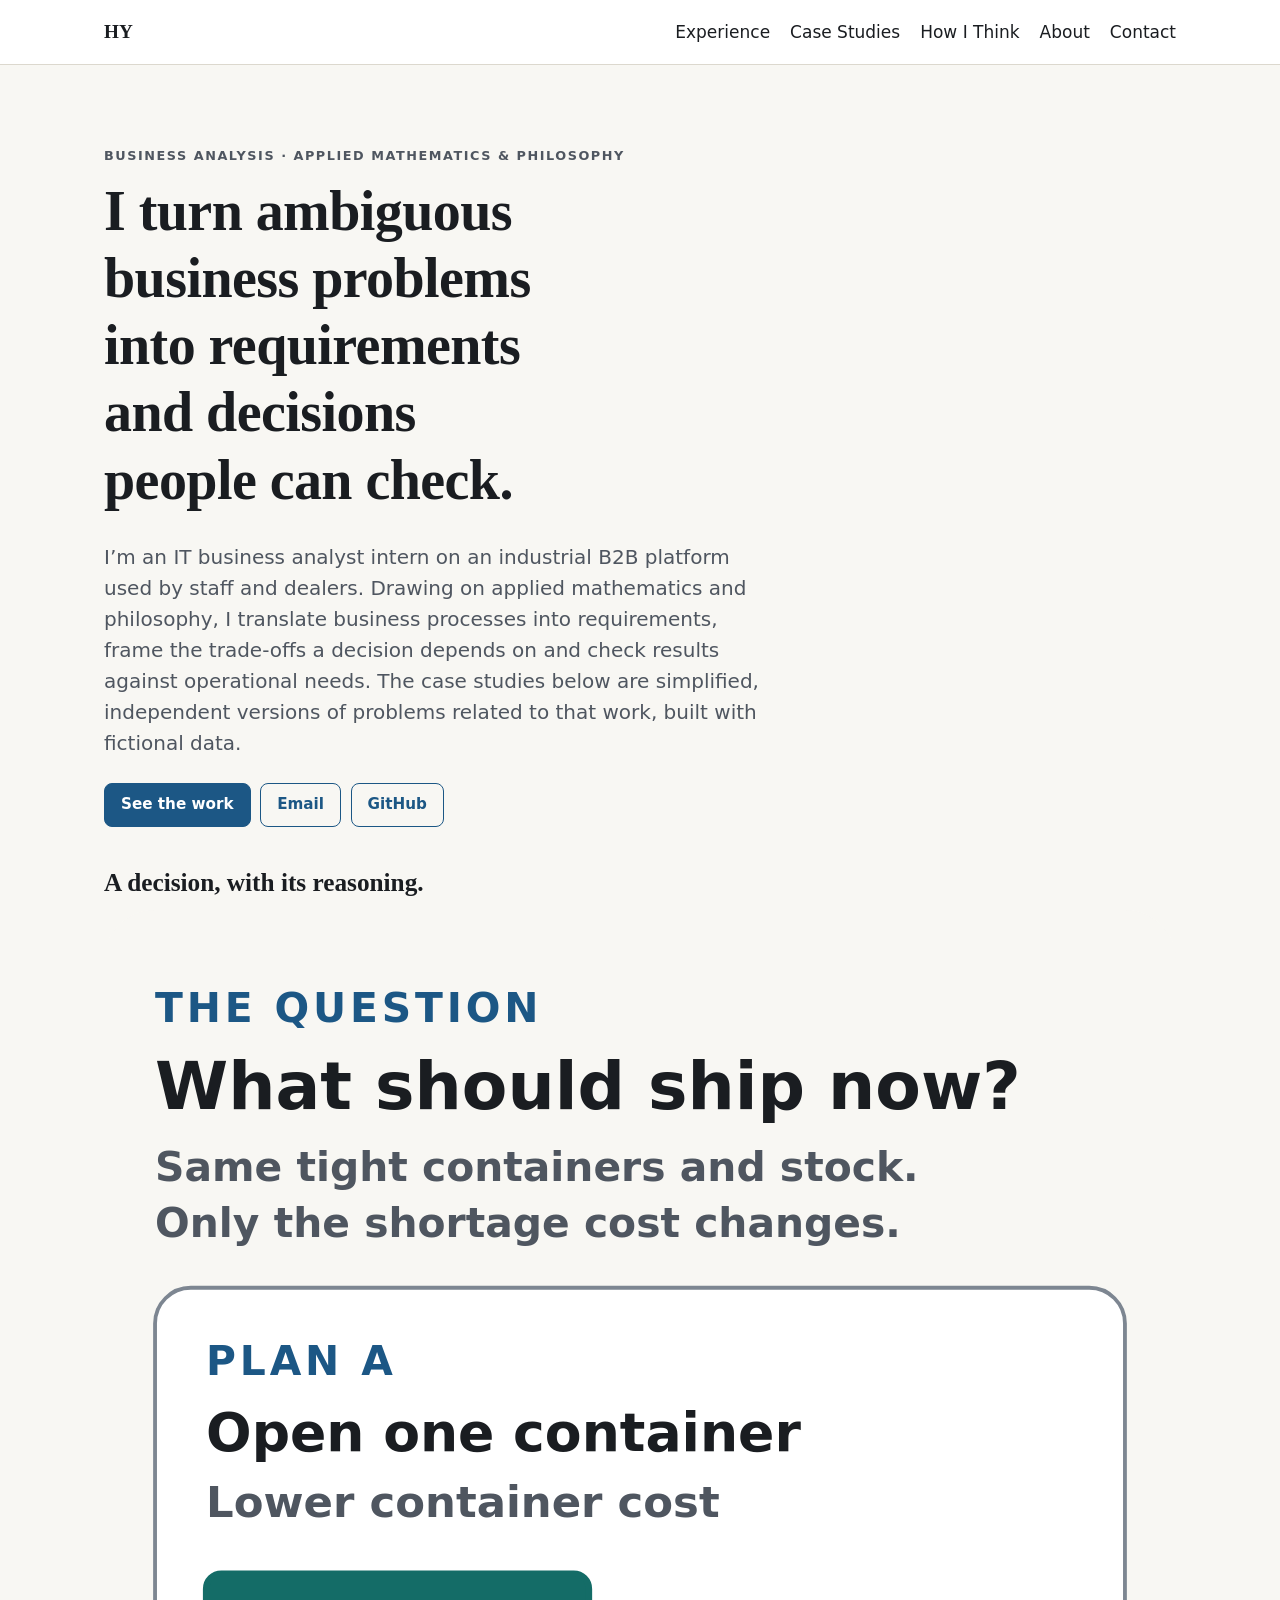
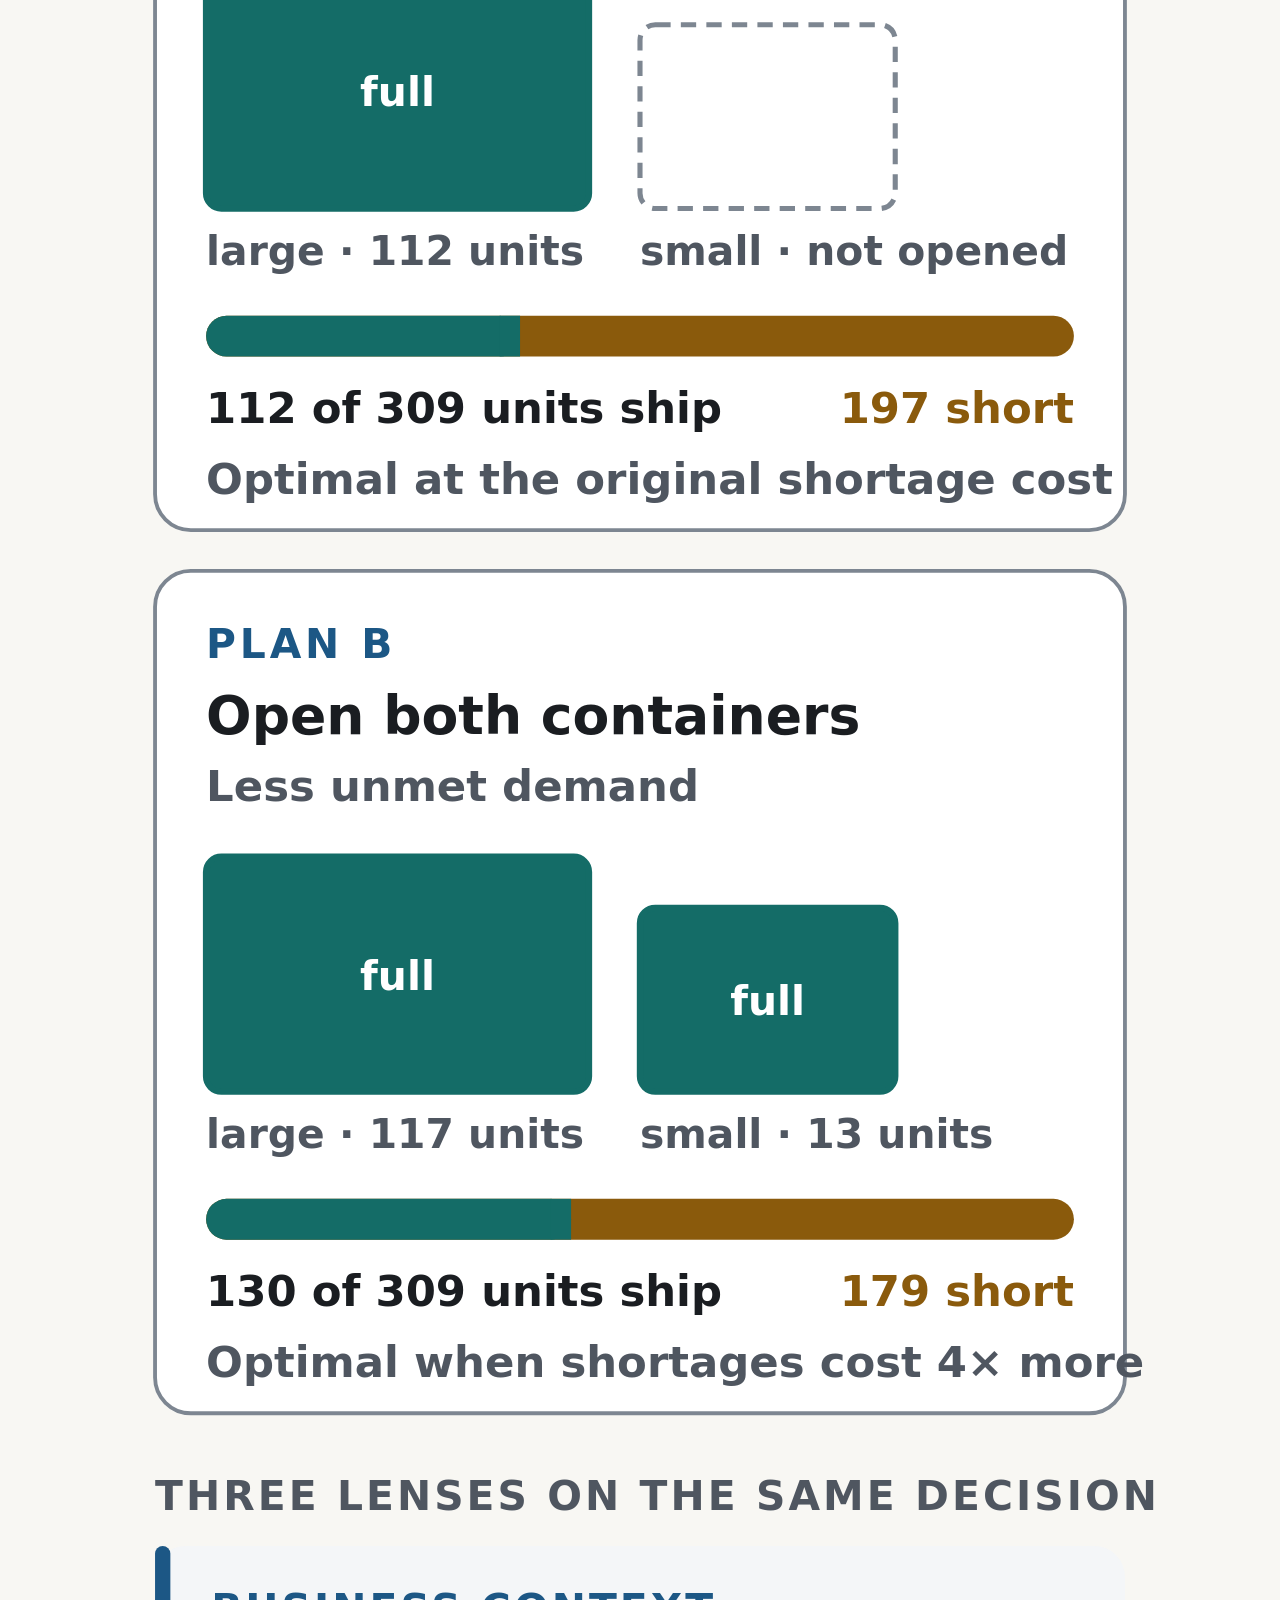
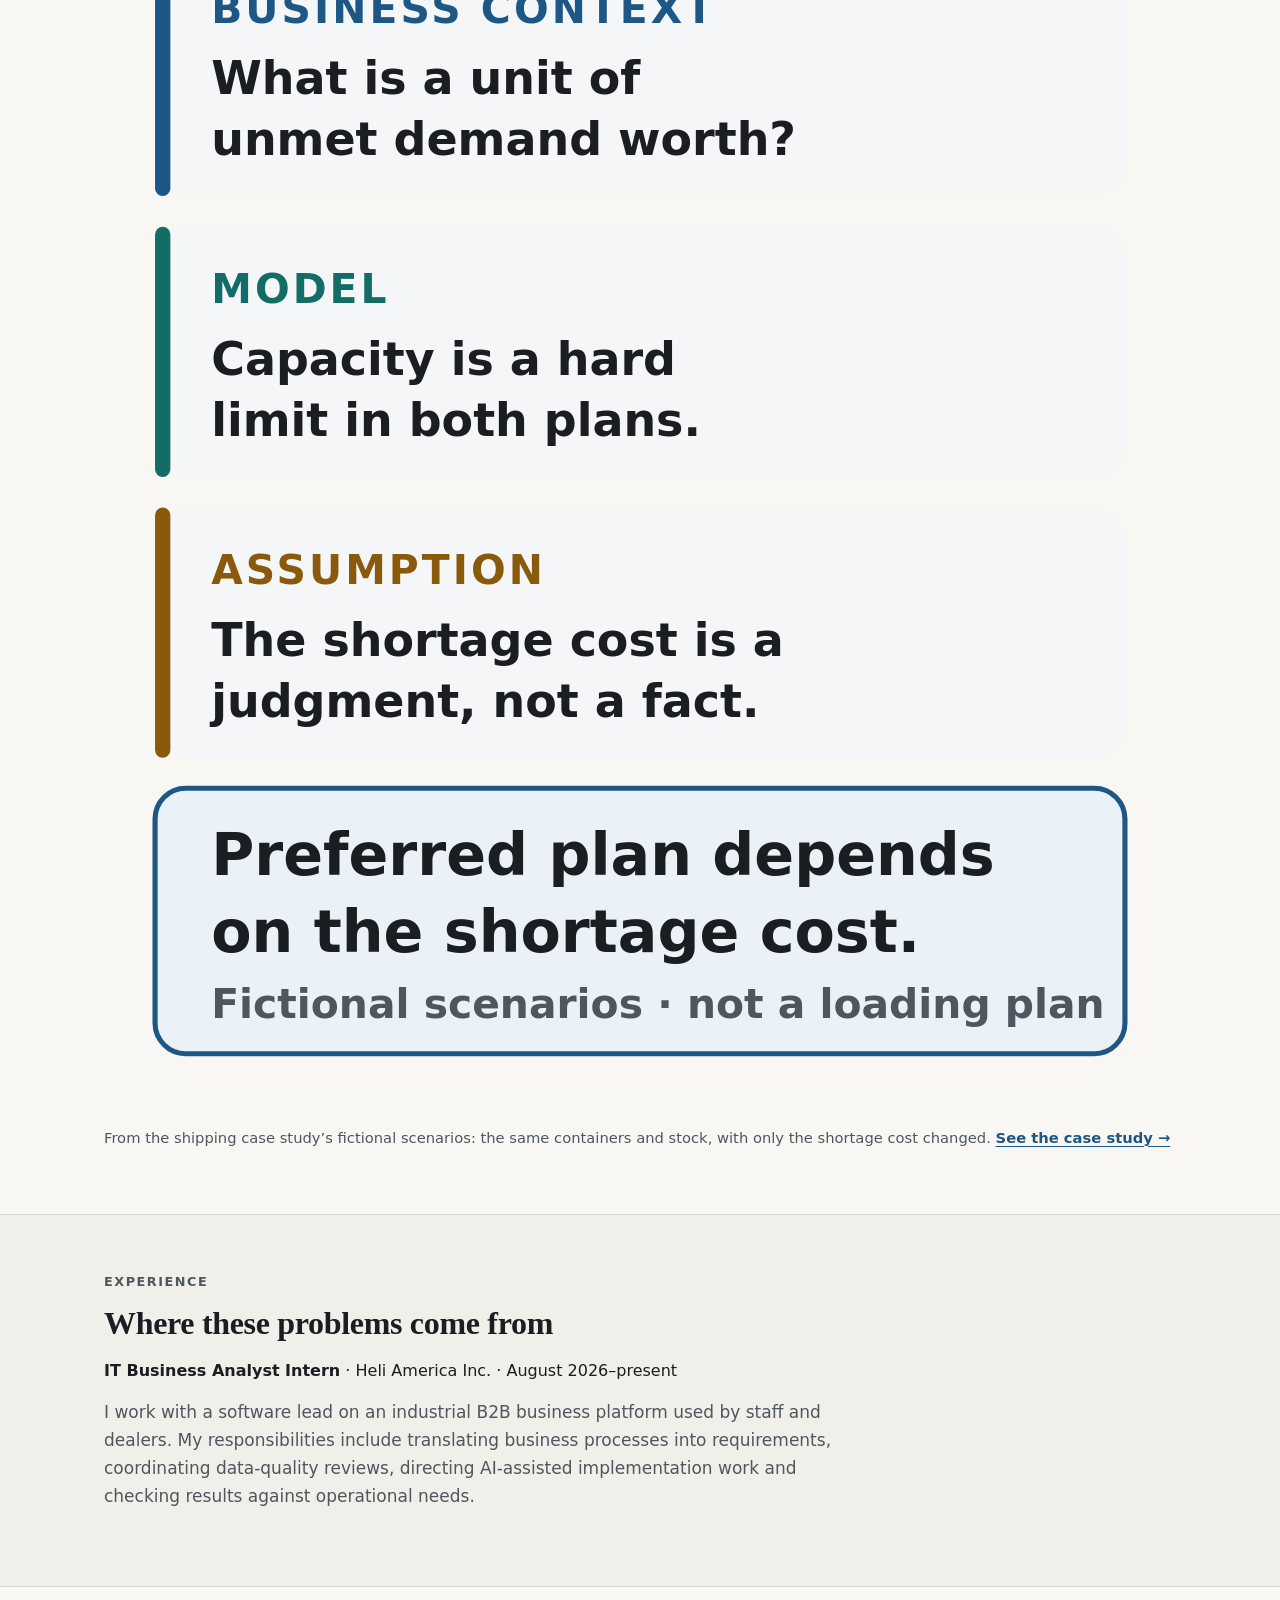
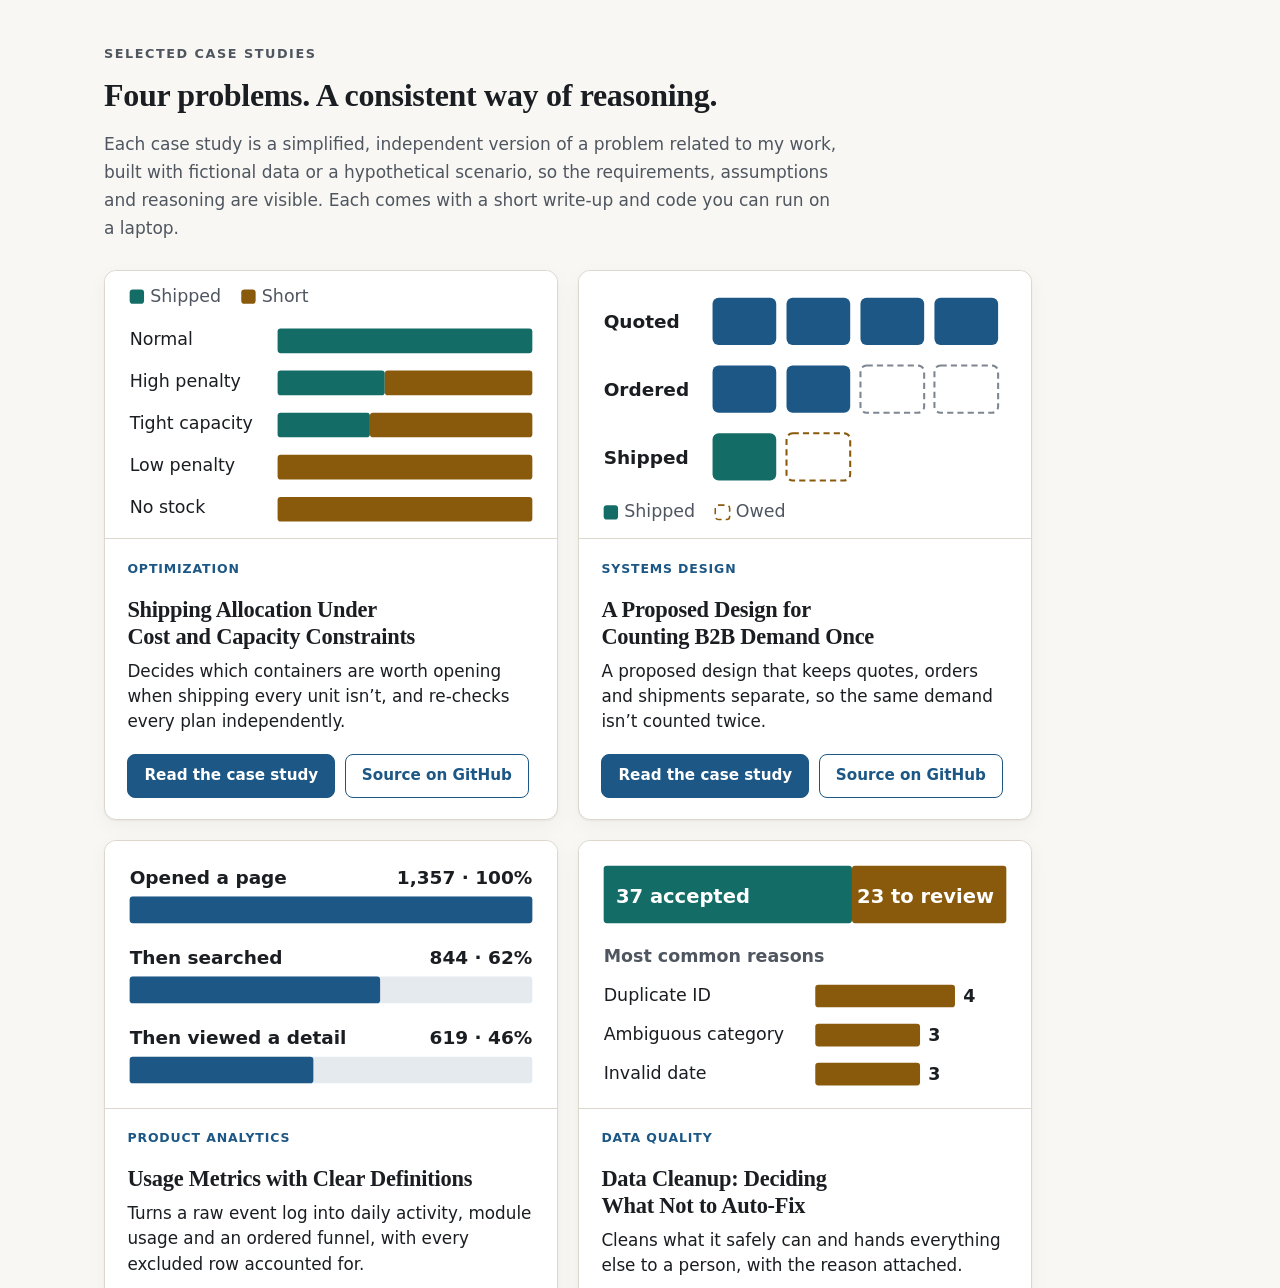
==== commit fde03bd3: "Front page review fixes: claims matched to the owner's statements, real container loads - Hero lede " ====
--- a/index.html
+++ b/index.html
@@ -31,11 +31,11 @@
     <section class="hero hero--story wrap" aria-labelledby="intro-title">
       <p class="eyebrow">Business analysis · Applied mathematics &amp; philosophy</p>
       <h1 id="intro-title">I turn ambiguous business problems into requirements and decisions people can check.</h1>
-      <p class="hero__lede">I’m an IT business analyst intern on an industrial B2B platform used by staff and dealers. Drawing on applied mathematics and philosophy, I clarify ambiguous workflows, model operational trade-offs and translate technical complexity into plain choices with their reasons. The case studies below are simplified, independent versions of problems related to that work, built with fictional data.</p>
+      <p class="hero__lede">I’m an IT business analyst intern on an industrial B2B platform used by staff and dealers. Drawing on applied mathematics and philosophy, I translate business processes into requirements, frame the trade-offs a decision depends on and check results against operational needs. The case studies below are simplified, independent versions of problems related to that work, built with fictional data.</p>
       <div class="actions hero__actions"><a class="btn btn--primary" href="#projects">See the work</a><a class="btn" href="mailto:hyang26@alumni.wfu.edu">Email</a><a class="btn" href="https://github.com/h-yang-26">GitHub</a></div>
       <figure class="showcase">
-      <p class="showcase__title">A recommendation, with its reasoning.</p>
-      <picture><source media="(prefers-color-scheme: dark) and (max-width: 49.99rem)" srcset="./assets/visuals/hero-decision-narrow-dark.svg" width="420" height="1334"><source media="(max-width: 49.99rem)" srcset="./assets/visuals/hero-decision-narrow.svg" width="420" height="1334"><source media="(prefers-color-scheme: dark)" srcset="./assets/visuals/hero-decision-dark.svg" width="1000" height="700"><img src="./assets/visuals/hero-decision.svg" alt="A decision sheet for the question “What should ship now?”, using the same tight containers and stock with only the shortage cost changed. Plan A opens one container: lower container cost, 112 of 309 units ship and 197 are short; optimal at the original shortage cost. Plan B opens both containers: less unmet demand, 130 of 309 units ship and 179 are short; optimal when shortages cost four times more. Three lenses on the same decision: business context asks what a unit of unmet demand is worth; the model treats capacity as a hard limit; the assumption is that the shortage cost is a judgment, not a fact. Conclusion: the preferred plan depends on the shortage cost." width="1000" height="700" decoding="async"></picture>
+      <p class="showcase__title">A decision, with its reasoning.</p>
+      <picture><source media="(prefers-color-scheme: dark) and (max-width: 49.99rem)" srcset="./assets/visuals/hero-decision-narrow-dark.svg" width="420" height="1334"><source media="(max-width: 49.99rem)" srcset="./assets/visuals/hero-decision-narrow.svg" width="420" height="1334"><source media="(prefers-color-scheme: dark)" srcset="./assets/visuals/hero-decision-dark.svg" width="1000" height="700"><img src="./assets/visuals/hero-decision.svg" alt="A decision sheet for the question “What should ship now?”, using the same tight containers and stock with only the shortage cost changed. Plan A opens only the large container, which is full by volume with 112 units: lower container cost, 112 of 309 units ship and 197 are short; optimal at the original shortage cost. Plan B opens both containers, both full by volume, with 117 and 13 units: less unmet demand, 130 of 309 units ship and 179 are short; optimal when shortages cost four times more. Three lenses on the same decision: business context asks what a unit of unmet demand is worth; the model treats capacity as a hard limit; the assumption is that the shortage cost is a judgment, not a fact. Conclusion: the preferred plan depends on the shortage cost." width="1000" height="700" decoding="async"></picture>
       <figcaption>From the shipping case study’s fictional scenarios: the same containers and stock, with only the shortage cost changed. <a href="./projects/inventory-shipping-optimization-lab/">See the case study →</a></figcaption>
     </figure>
     </section>
@@ -70,7 +70,7 @@
       <article class="card card--work" aria-labelledby="card-b2b-sales-systems-case-study">
         <div class="card__visual"><picture><source media="(prefers-color-scheme: dark)" srcset="./assets/visuals/b2b-quantities-card-dark.svg" width="440" height="260"><img src="./assets/visuals/b2b-quantities-card.svg" alt="" width="440" height="260" loading="lazy" decoding="async"></picture></div>
         <p class="card__kicker">Systems design</p>
-        <h3 id="card-b2b-sales-systems-case-study">B2B Sales Workflows and Demand Definitions</h3>
+        <h3 id="card-b2b-sales-systems-case-study">A Proposed Design for Counting B2B Demand Once</h3>
         <p class="card__outcome">A proposed design that keeps quotes, orders and shipments separate, so the same demand isn’t counted twice.</p>
         <div class="actions">
           <a class="btn btn--primary" href="./projects/b2b-sales-systems-case-study/">Read the case study<span class="visually-hidden">: B2B Sales Systems Case Study</span></a>
@@ -92,7 +92,7 @@
       <article class="card card--work" aria-labelledby="card-synthetic-data-quality-pipeline">
         <div class="card__visual"><picture><source media="(prefers-color-scheme: dark)" srcset="./assets/visuals/data-quality-results-card-dark.svg" width="440" height="260"><img src="./assets/visuals/data-quality-results-card.svg" alt="" width="440" height="260" loading="lazy" decoding="async"></picture></div>
         <p class="card__kicker">Data quality</p>
-        <h3 id="card-synthetic-data-quality-pipeline">Deciding What Not to Automate</h3>
+        <h3 id="card-synthetic-data-quality-pipeline">Data Cleanup: Deciding What Not to Auto-Fix</h3>
         <p class="card__outcome">Cleans what it safely can and hands everything else to a person, with the reason attached.</p>
         <div class="actions">
           <a class="btn btn--primary" href="./projects/synthetic-data-quality-pipeline/">Read the case study<span class="visually-hidden">: Synthetic Data Quality Pipeline</span></a>
@@ -109,17 +109,17 @@
         <h2 id="how-title">Structure the problem. Examine the assumptions. Explain the decision.</h2>
         <p class="section__lede">Each card pairs a reasoning habit with an example from one of the case studies. The other four habits are on the How I Think page.</p>
         <ul class="how-tiles"><li class="how-tile"><figure>
-          <picture><source media="(prefers-color-scheme: dark)" srcset="./assets/visuals/tile-ambiguity-dark.svg" width="440" height="520"><img src="./assets/visuals/tile-ambiguity.svg" alt="Narrowing ambiguity: is a “pressure unit” a pump or a sensor? The data can’t decide, so the row is sent to human review instead of guessed." width="440" height="520" loading="lazy" decoding="async"></picture>
-          <figcaption><a href="./projects/synthetic-data-quality-pipeline/">See it in the Data Quality Pipeline<span aria-hidden="true">&nbsp;→</span></a></figcaption>
-        </figure></li><li class="how-tile"><figure>
           <picture><source media="(prefers-color-scheme: dark)" srcset="./assets/visuals/tile-abstraction-dark.svg" width="440" height="520"><img src="./assets/visuals/tile-abstraction.svg" alt="Simplifying responsibly: a container can be 100% full by volume and 82% by weight on paper and still not pack in 3D. The model keeps weight and volume, leaves out 3D packing and says so in every output." width="440" height="520" loading="lazy" decoding="async"></picture>
           <figcaption><a href="./projects/inventory-shipping-optimization-lab/">See it in the Optimization Lab<span aria-hidden="true">&nbsp;→</span></a></figcaption>
+        </figure></li><li class="how-tile"><figure>
+          <picture><source media="(prefers-color-scheme: dark)" srcset="./assets/visuals/tile-decomposition-dark.svg" width="440" height="520"><img src="./assets/visuals/tile-decomposition.svg" alt="Decomposing systems: a quote for 4 units, an order for 2 and a shipment of 1 are different facts. Adding 4 + 2 gives a wrong 6 units of demand; committed demand is 2." width="440" height="520" loading="lazy" decoding="async"></picture>
+          <figcaption><a href="./projects/b2b-sales-systems-case-study/">See it in the B2B Sales Systems study<span aria-hidden="true">&nbsp;→</span></a></figcaption>
         </figure></li><li class="how-tile"><figure>
           <picture><source media="(prefers-color-scheme: dark)" srcset="./assets/visuals/tile-filters-dark.svg" width="440" height="520"><img src="./assets/visuals/tile-filters.svg" alt="Examining evidence: all modules for September 1–28 show 5,735 events and catalog for one week shows 480, but the 31 rows not counted stay the same under any filter, because validation runs on the whole file first." width="440" height="520" loading="lazy" decoding="async"></picture>
           <figcaption><a href="./projects/product-usage-analytics-demo/">See it in the Usage Analytics demo<span aria-hidden="true">&nbsp;→</span></a></figcaption>
         </figure></li><li class="how-tile"><figure>
-          <picture><source media="(prefers-color-scheme: dark)" srcset="./assets/visuals/tile-decomposition-dark.svg" width="440" height="520"><img src="./assets/visuals/tile-decomposition.svg" alt="Decomposing systems: a quote for 4 units, an order for 2 and a shipment of 1 are different facts. Adding 4 + 2 gives a wrong 6 units of demand; committed demand is 2." width="440" height="520" loading="lazy" decoding="async"></picture>
-          <figcaption><a href="./projects/b2b-sales-systems-case-study/">See it in the B2B Sales Systems study<span aria-hidden="true">&nbsp;→</span></a></figcaption>
+          <picture><source media="(prefers-color-scheme: dark)" srcset="./assets/visuals/tile-ambiguity-dark.svg" width="440" height="520"><img src="./assets/visuals/tile-ambiguity.svg" alt="Narrowing ambiguity: is a “pressure unit” a pump or a sensor? The data can’t decide, so the row is sent to human review instead of guessed." width="440" height="520" loading="lazy" decoding="async"></picture>
+          <figcaption><a href="./projects/synthetic-data-quality-pipeline/">See it in the Data Quality Pipeline<span aria-hidden="true">&nbsp;→</span></a></figcaption>
         </figure></li></ul>
         <p class="how-more"><a class="btn" href="./applied-thinking/">All eight principles in How I Think</a></p>
       </div>
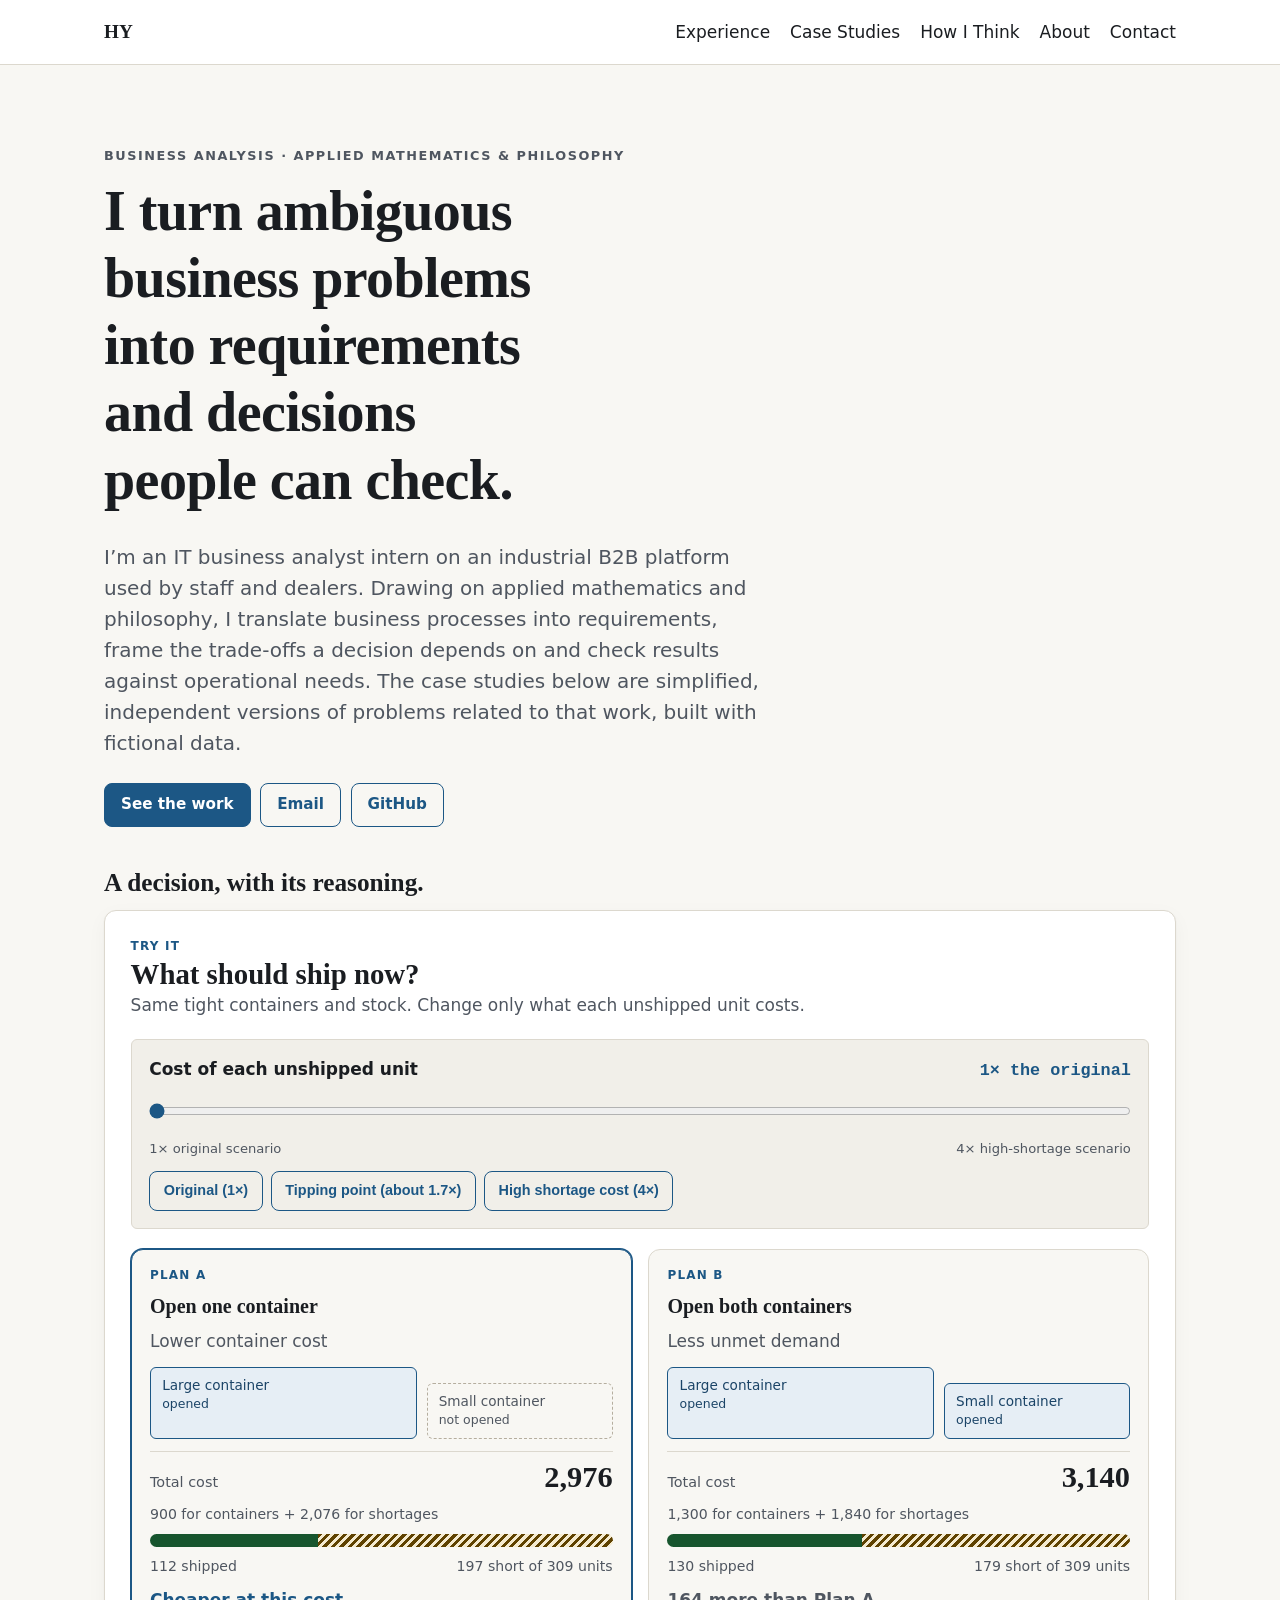
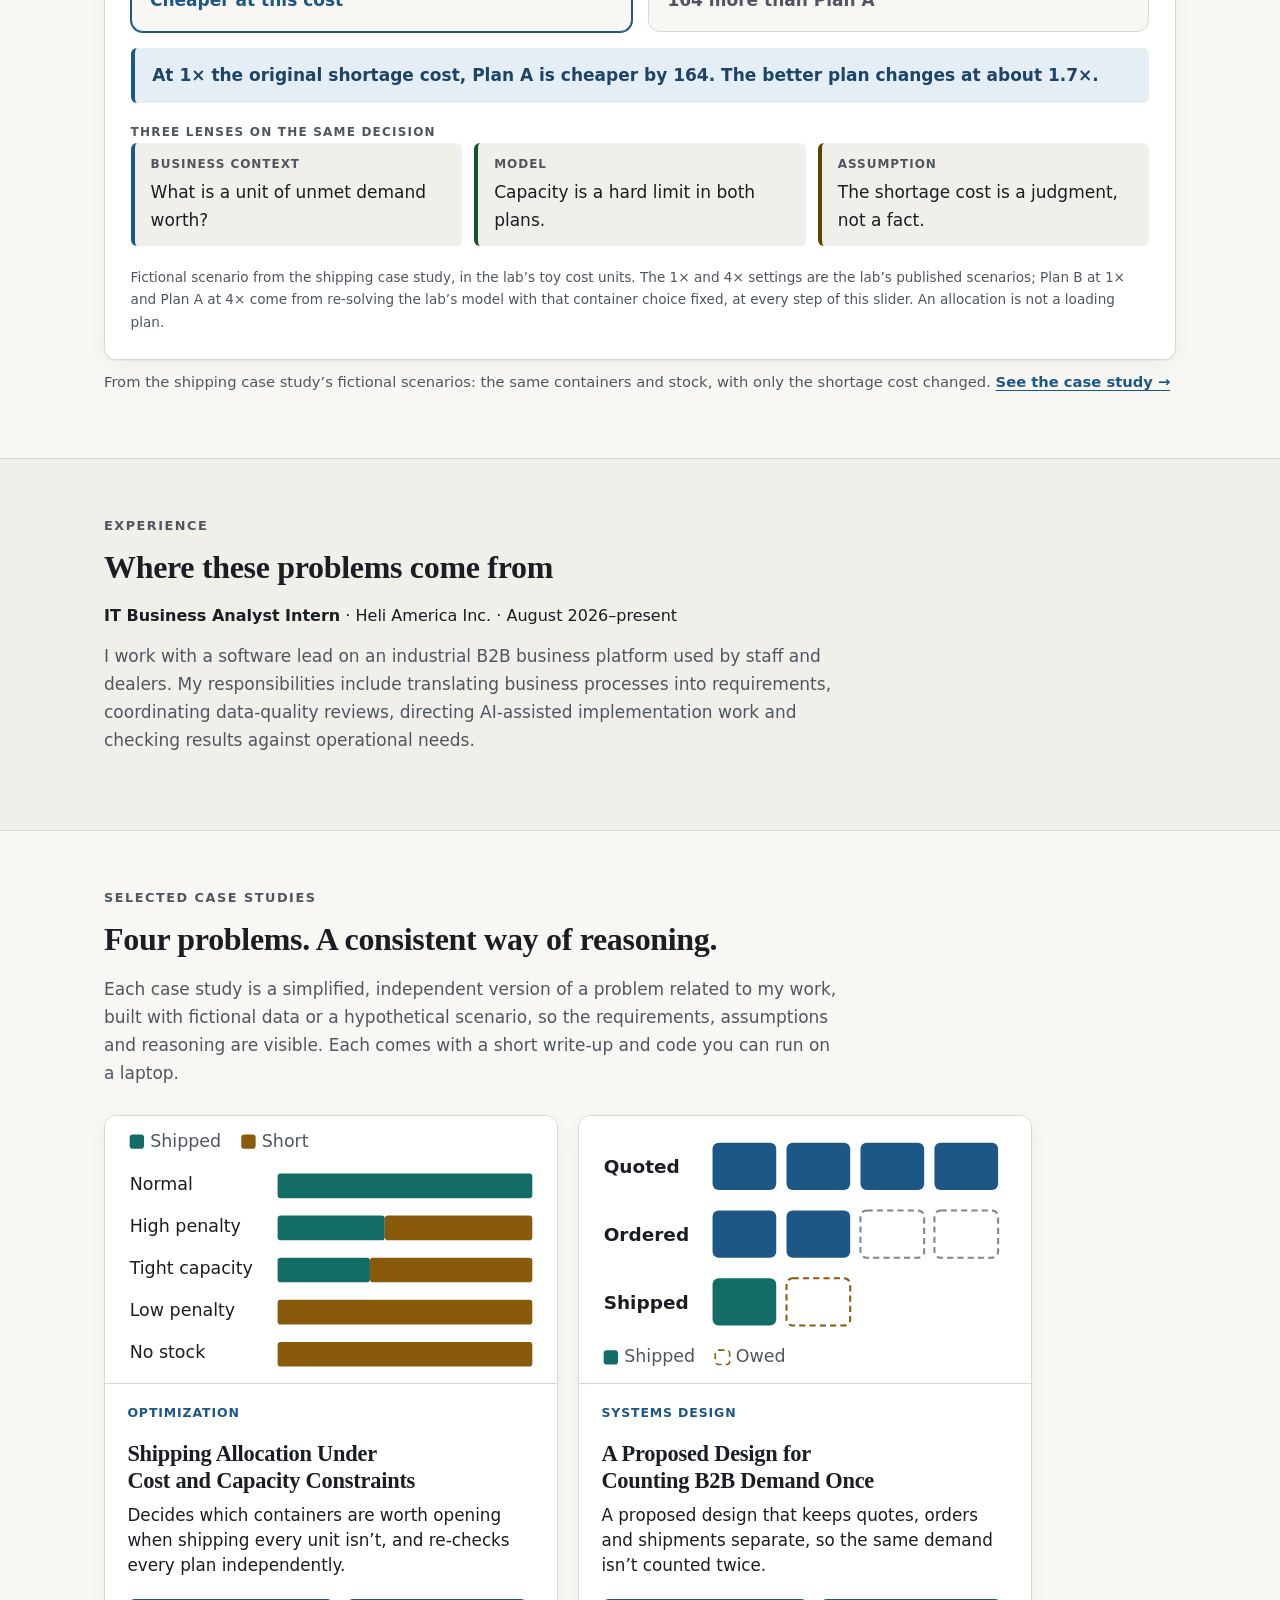
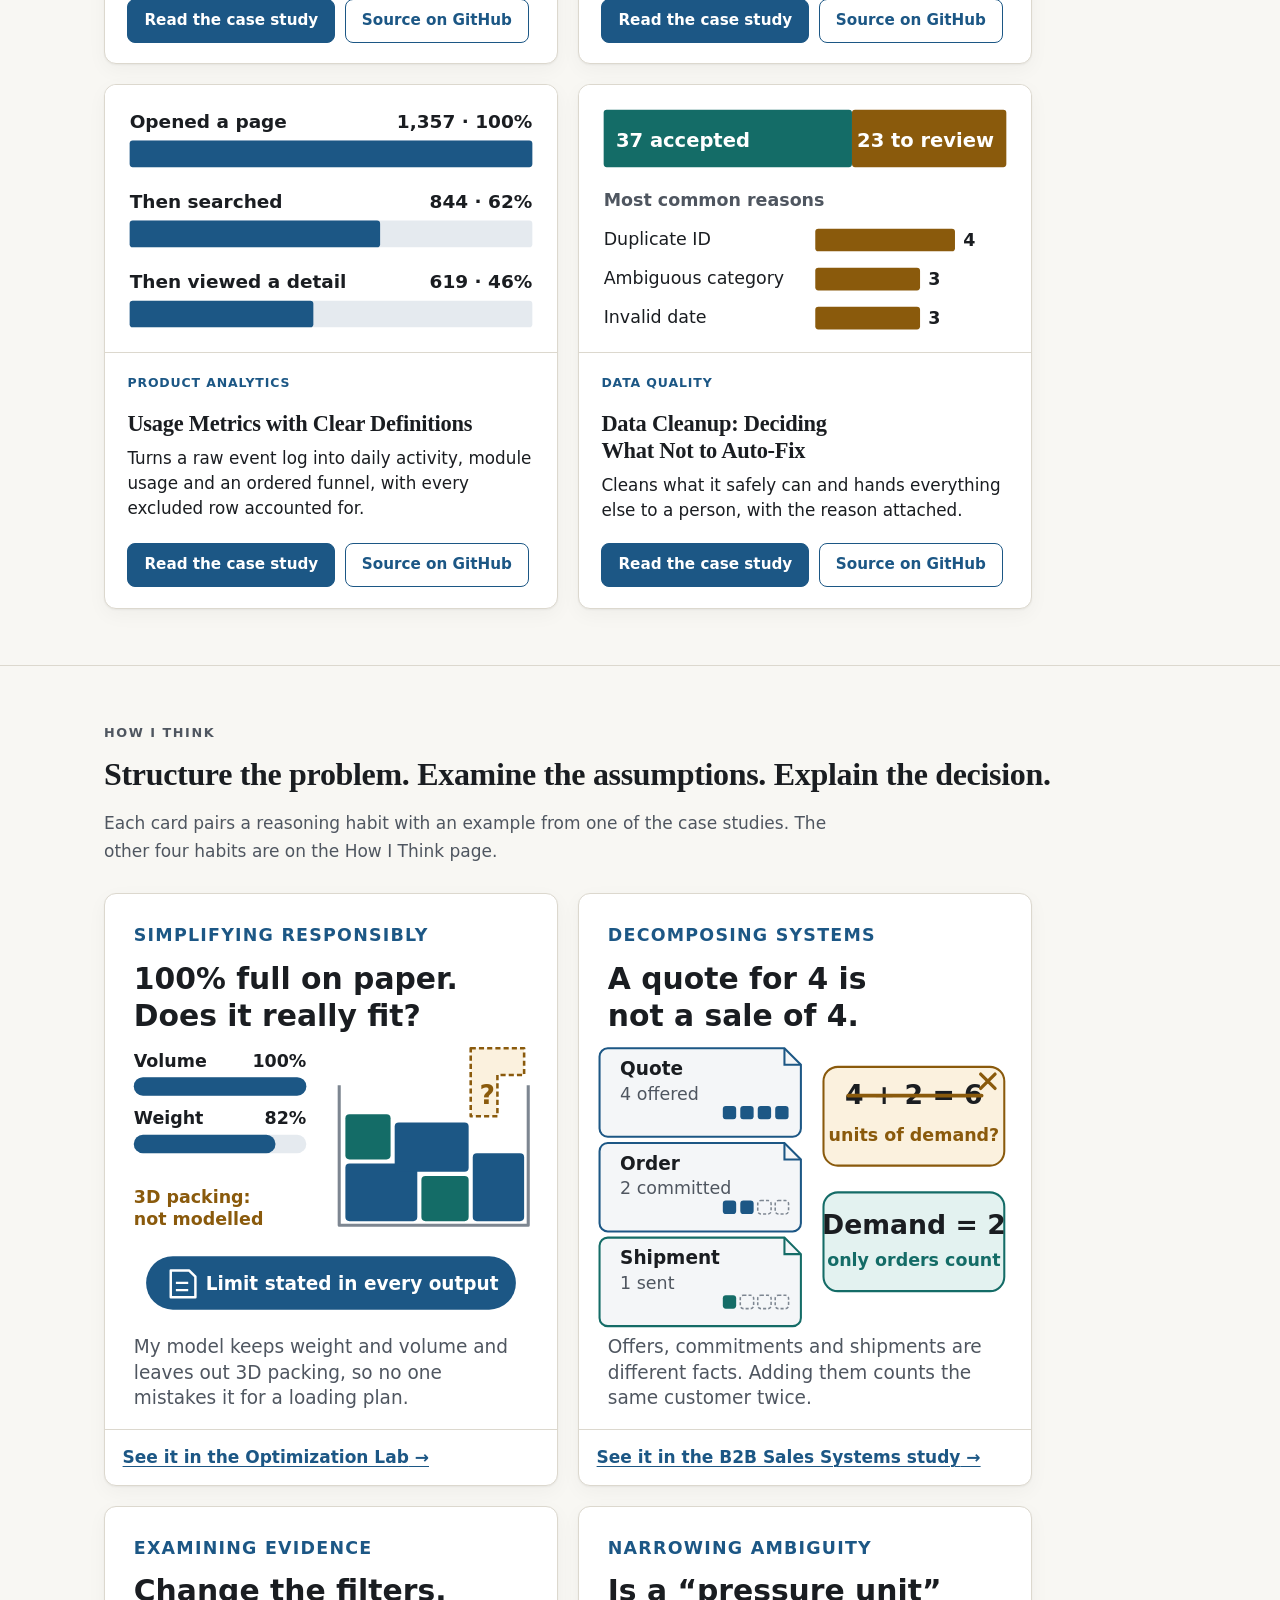
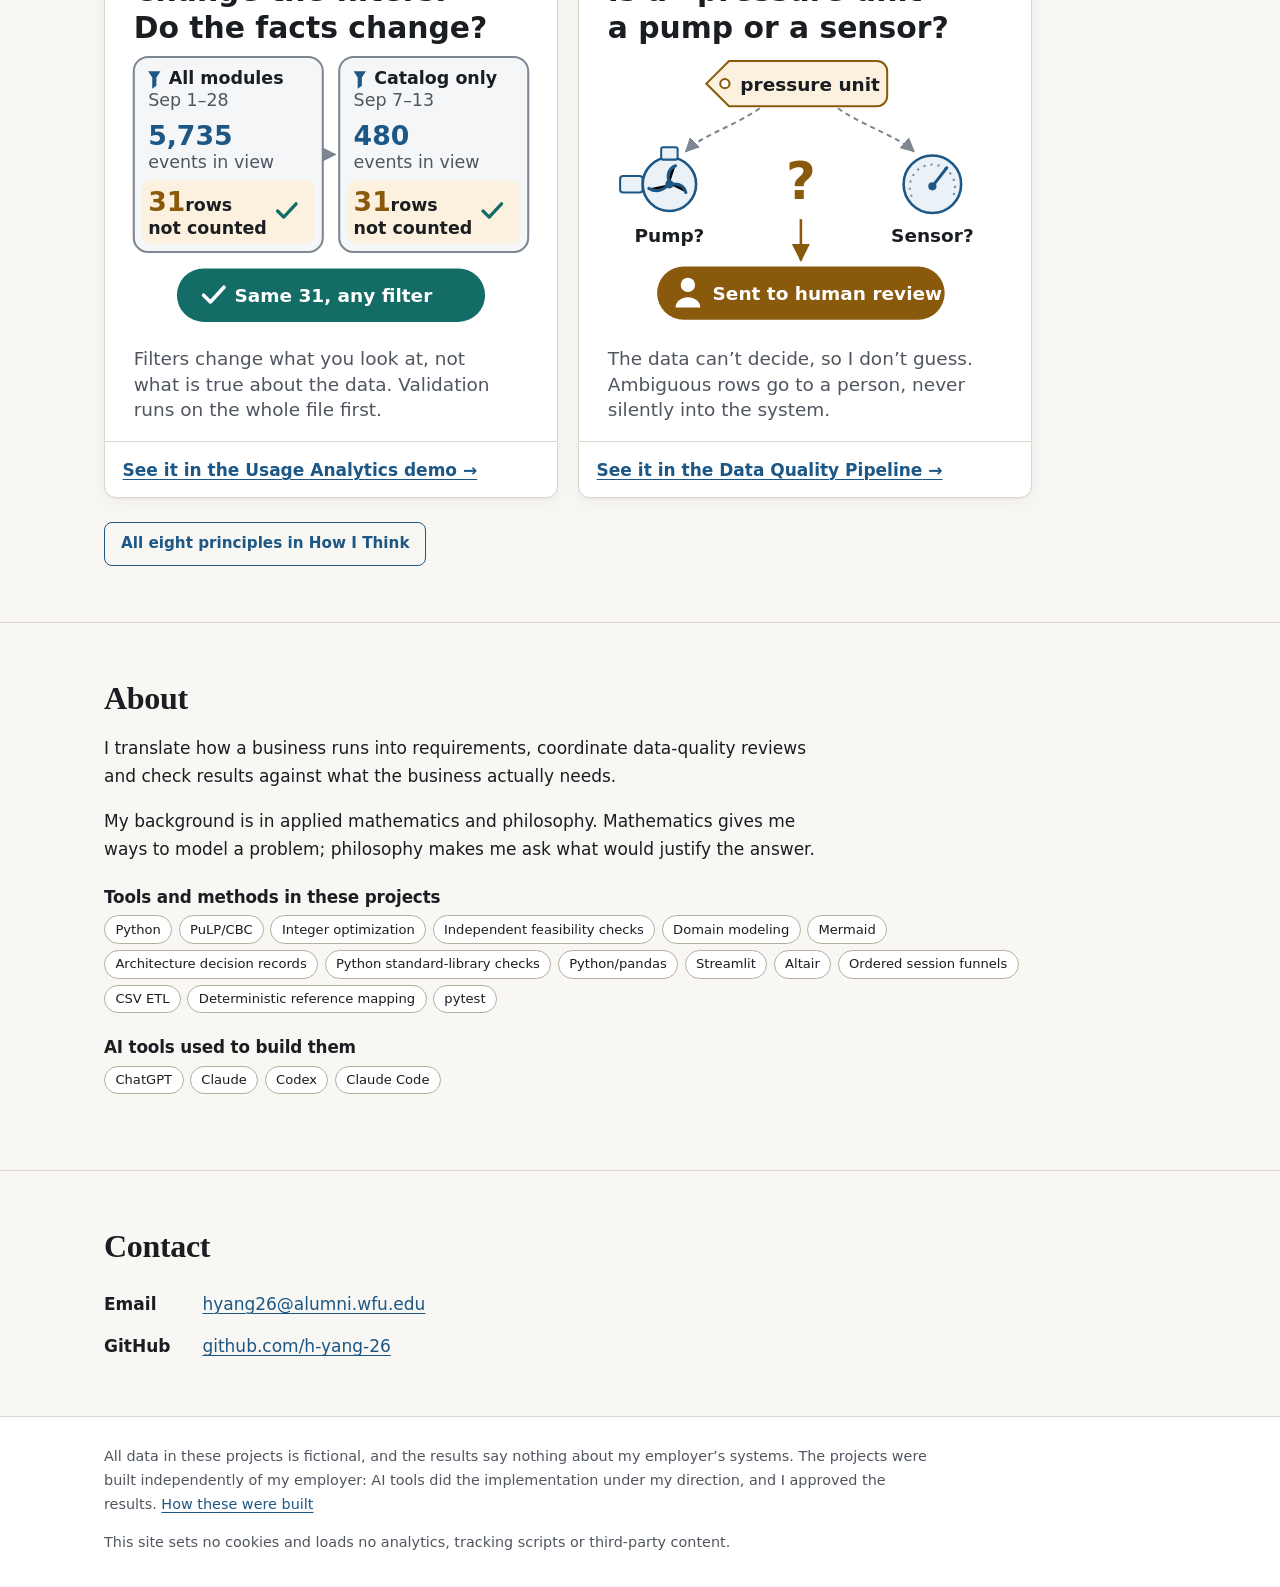
==== commit 16296e5d: "Interactive decision sheet on the homepage and section nav on case studies - Hero: the browser swaps" ====
--- a/index.html
+++ b/index.html
@@ -33,7 +33,7 @@
       <h1 id="intro-title">I turn ambiguous business problems into requirements and decisions people can check.</h1>
       <p class="hero__lede">I’m an IT business analyst intern on an industrial B2B platform used by staff and dealers. Drawing on applied mathematics and philosophy, I translate business processes into requirements, frame the trade-offs a decision depends on and check results against operational needs. The case studies below are simplified, independent versions of problems related to that work, built with fictional data.</p>
       <div class="actions hero__actions"><a class="btn btn--primary" href="#projects">See the work</a><a class="btn" href="mailto:hyang26@alumni.wfu.edu">Email</a><a class="btn" href="https://github.com/h-yang-26">GitHub</a></div>
-      <figure class="showcase">
+      <figure class="showcase" data-decision-lab>
       <p class="showcase__title">A decision, with its reasoning.</p>
       <picture><source media="(prefers-color-scheme: dark) and (max-width: 49.99rem)" srcset="./assets/visuals/hero-decision-narrow-dark.svg" width="420" height="1334"><source media="(max-width: 49.99rem)" srcset="./assets/visuals/hero-decision-narrow.svg" width="420" height="1334"><source media="(prefers-color-scheme: dark)" srcset="./assets/visuals/hero-decision-dark.svg" width="1000" height="700"><img src="./assets/visuals/hero-decision.svg" alt="A decision sheet for the question “What should ship now?”, using the same tight containers and stock with only the shortage cost changed. Plan A opens only the large container, which is full by volume with 112 units: lower container cost, 112 of 309 units ship and 197 are short; optimal at the original shortage cost. Plan B opens both containers, both full by volume, with 117 and 13 units: less unmet demand, 130 of 309 units ship and 179 are short; optimal when shortages cost four times more. Three lenses on the same decision: business context asks what a unit of unmet demand is worth; the model treats capacity as a hard limit; the assumption is that the shortage cost is a judgment, not a fact. Conclusion: the preferred plan depends on the shortage cost." width="1000" height="700" decoding="async"></picture>
       <figcaption>From the shipping case study’s fictional scenarios: the same containers and stock, with only the shortage cost changed. <a href="./projects/inventory-shipping-optimization-lab/">See the case study →</a></figcaption>
--- a/assets/css/site.css
+++ b/assets/css/site.css
@@ -809,7 +809,7 @@
 .story-facts dd { margin: 0.15rem 0 0; font-weight: 600; }
 .story .showcase { margin-block: 0.5rem 2.5rem; }
 .story-body { max-width: 47rem; }
-.story-body > section { margin-bottom: 2.75rem; scroll-margin-top: 1rem; }
+.story-body > section { margin-bottom: 2.75rem; scroll-margin-top: 4.5rem; }
 .story-body h2 { font-size: 1.6rem; }
 .story-origin { margin-top: 1.25rem; padding: 1rem 1.15rem; border-left: 3px solid var(--accent); background: var(--surface-sunk); border-radius: 0 var(--radius-sm) var(--radius-sm) 0; }
 .story-origin__label { margin: 0 0 0.35rem; color: var(--muted); font-size: 0.75rem; font-weight: 750; letter-spacing: 0.07em; text-transform: uppercase; }
@@ -917,3 +917,66 @@
   .thinking-table th, .thinking-table td { padding: 0; border: 0; overflow-wrap: normal; }
   .thinking-table th[scope="row"] { margin-bottom: 0.35rem; font-weight: 700; }
 }
+
+/* ---------- case-study "On this page" row ---------- */
+.story-nav { position: sticky; top: 0; z-index: 10; margin: 0 0 1.5rem; border-bottom: 1px solid var(--border); background: var(--bg); }
+.story-nav ul { position: relative; display: flex; gap: 0.25rem; margin: 0; padding: 0; overflow-x: auto; list-style: none; scrollbar-width: none; }
+.story-nav ul::-webkit-scrollbar { display: none; }
+.story-nav a { display: block; padding: 0.75rem 0.8rem 0.65rem; border-bottom: 3px solid transparent; color: var(--muted); font-size: 0.92rem; font-weight: 600; text-decoration: none; white-space: nowrap; }
+.story-nav a:hover { color: var(--text); }
+.story-nav a:focus-visible { outline-offset: -3px; }
+.story-nav a[aria-current="true"] { border-bottom-color: var(--accent); color: var(--text); }
+
+/* ---------- homepage decision sheet (interactive; the static figure is the fallback) ---------- */
+.showcase:has(.dlab) .showcase__title, .showcase:has(.dlab) figcaption { max-width: none; }
+.dlab { display: grid; gap: 1.25rem; padding: clamp(1rem, 2.6vw, 1.6rem); border: 1px solid var(--border); border-radius: var(--radius); background: var(--surface); box-shadow: var(--shadow); }
+.dlab p { margin: 0; }
+.dlab__kicker, .dlab__tag, .dlab__lenses-title { color: var(--accent); font-size: 0.75rem; font-weight: 750; letter-spacing: 0.1em; text-transform: uppercase; }
+.dlab__lenses-title { color: var(--muted); margin-bottom: 0.6rem; }
+.dlab__q { margin-top: 0.25rem; font: 650 clamp(1.4rem, 1.2rem + 0.8vw, 1.8rem)/1.2 var(--serif); text-wrap: balance; }
+.dlab__lede { margin-top: 0.3rem; color: var(--muted); }
+.dlab__control { display: grid; gap: 0.7rem; padding: 0.95rem 1.1rem 1.05rem; border: 1px solid var(--border); border-radius: var(--radius-sm); background: var(--surface-sunk); }
+.dlab__label { display: flex; flex-wrap: wrap; align-items: baseline; justify-content: space-between; gap: 0.2rem 1rem; font-weight: 650; }
+.dlab__value { color: var(--accent); font: 700 1.05rem/1.2 var(--mono); }
+.dlab input[type="range"] { width: 100%; height: 2rem; margin: 0; accent-color: var(--accent); cursor: pointer; }
+.dlab__marks { display: flex; justify-content: space-between; gap: 1rem; color: var(--muted); font-size: 0.82rem; }
+.dlab__presets { display: flex; flex-wrap: wrap; gap: 0.5rem; }
+.dlab__preset { min-height: 2.5rem; padding: 0.35rem 0.85rem; font-size: 0.9rem; cursor: pointer; }
+.dlab__view { display: grid; gap: 1rem; }
+.dlab__plans { display: grid; grid-template-columns: minmax(0, 1fr); gap: 1rem; }
+.dlab__plan { display: grid; align-content: start; gap: 0.5rem; padding: 1.05rem 1.15rem; border: 1.5px solid var(--border); border-radius: var(--radius); background: var(--bg); }
+.dlab__plan.is-best { border-color: var(--accent); box-shadow: 0 0 0 1px var(--accent); }
+.dlab__title { font: 650 1.25rem/1.25 var(--serif); }
+.dlab__trait { color: var(--muted); }
+.dlab__boxes { display: flex; align-items: flex-end; gap: 0.6rem; margin: 0.25rem 0; padding: 0; list-style: none; }
+.dlab__box { display: grid; flex: 1 1 0; gap: 0.1rem; align-content: start; padding: 0.55rem 0.7rem; border: 1.5px dashed var(--border-strong); border-radius: var(--radius-sm); color: var(--muted); font-size: 0.85rem; line-height: 1.25; }
+.dlab__box--large { flex-grow: 3; min-height: 4.5rem; }
+.dlab__box--small { flex-grow: 2; min-height: 3.5rem; }
+.dlab__box small { font-size: 0.78rem; }
+.dlab__box.is-open { border-style: solid; border-color: var(--accent); background: var(--chip-bg); color: var(--chip-fg); }
+.dlab__total { display: flex; align-items: baseline; justify-content: space-between; gap: 0.75rem; padding-top: 0.6rem; border-top: 1px solid var(--border); }
+.dlab__total span { color: var(--muted); font-size: 0.9rem; }
+.dlab__total b { font: 700 1.9rem/1 var(--serif); font-variant-numeric: tabular-nums; }
+.dlab__break, .dlab__units { color: var(--muted); font-size: 0.88rem; font-variant-numeric: tabular-nums; }
+.dlab__bar { display: flex; height: 0.8rem; overflow: hidden; border-radius: 999px; background: var(--surface-sunk); }
+.dlab__shipped { background: var(--ok-fg); }
+.dlab__short { background: repeating-linear-gradient(135deg, var(--open-fg) 0 3px, var(--open-bg) 3px 6px); }
+.dlab__units { display: flex; flex-wrap: wrap; justify-content: space-between; gap: 0.15rem 0.75rem; }
+.dlab__status { min-height: 1.5em; color: var(--muted); font-weight: 650; }
+.dlab__plan.is-best .dlab__status { color: var(--accent); }
+.dlab__result { padding: 0.85rem 1.1rem; border-left: 4px solid var(--accent); border-radius: var(--radius-sm); background: var(--chip-bg); color: var(--chip-fg); font-weight: 650; }
+.dlab__lenses ul { display: grid; gap: 0.75rem; margin: 0; padding: 0; list-style: none; }
+.dlab__lens { display: grid; gap: 0.2rem; padding: 0.75rem 1rem; border-left: 4px solid var(--accent); border-radius: var(--radius-sm); background: var(--surface-sunk); }
+.dlab__lens--ok { border-left-color: var(--ok-fg); }
+.dlab__lens--warn { border-left-color: var(--open-fg); }
+.dlab__lens b { color: var(--muted); font-size: 0.75rem; letter-spacing: 0.08em; text-transform: uppercase; }
+.dlab__source { color: var(--muted); font-size: 0.85rem; }
+@media (min-width: 40rem) {
+  .dlab__plans { grid-template-columns: repeat(2, minmax(0, 1fr)); }
+  .dlab__lenses ul { grid-template-columns: repeat(3, minmax(0, 1fr)); }
+}
+@media (forced-colors: active) {
+  .dlab__plan.is-best { border-width: 3px; }
+  .dlab__shipped { background: Highlight; }
+  .dlab__short { background: GrayText; }
+}
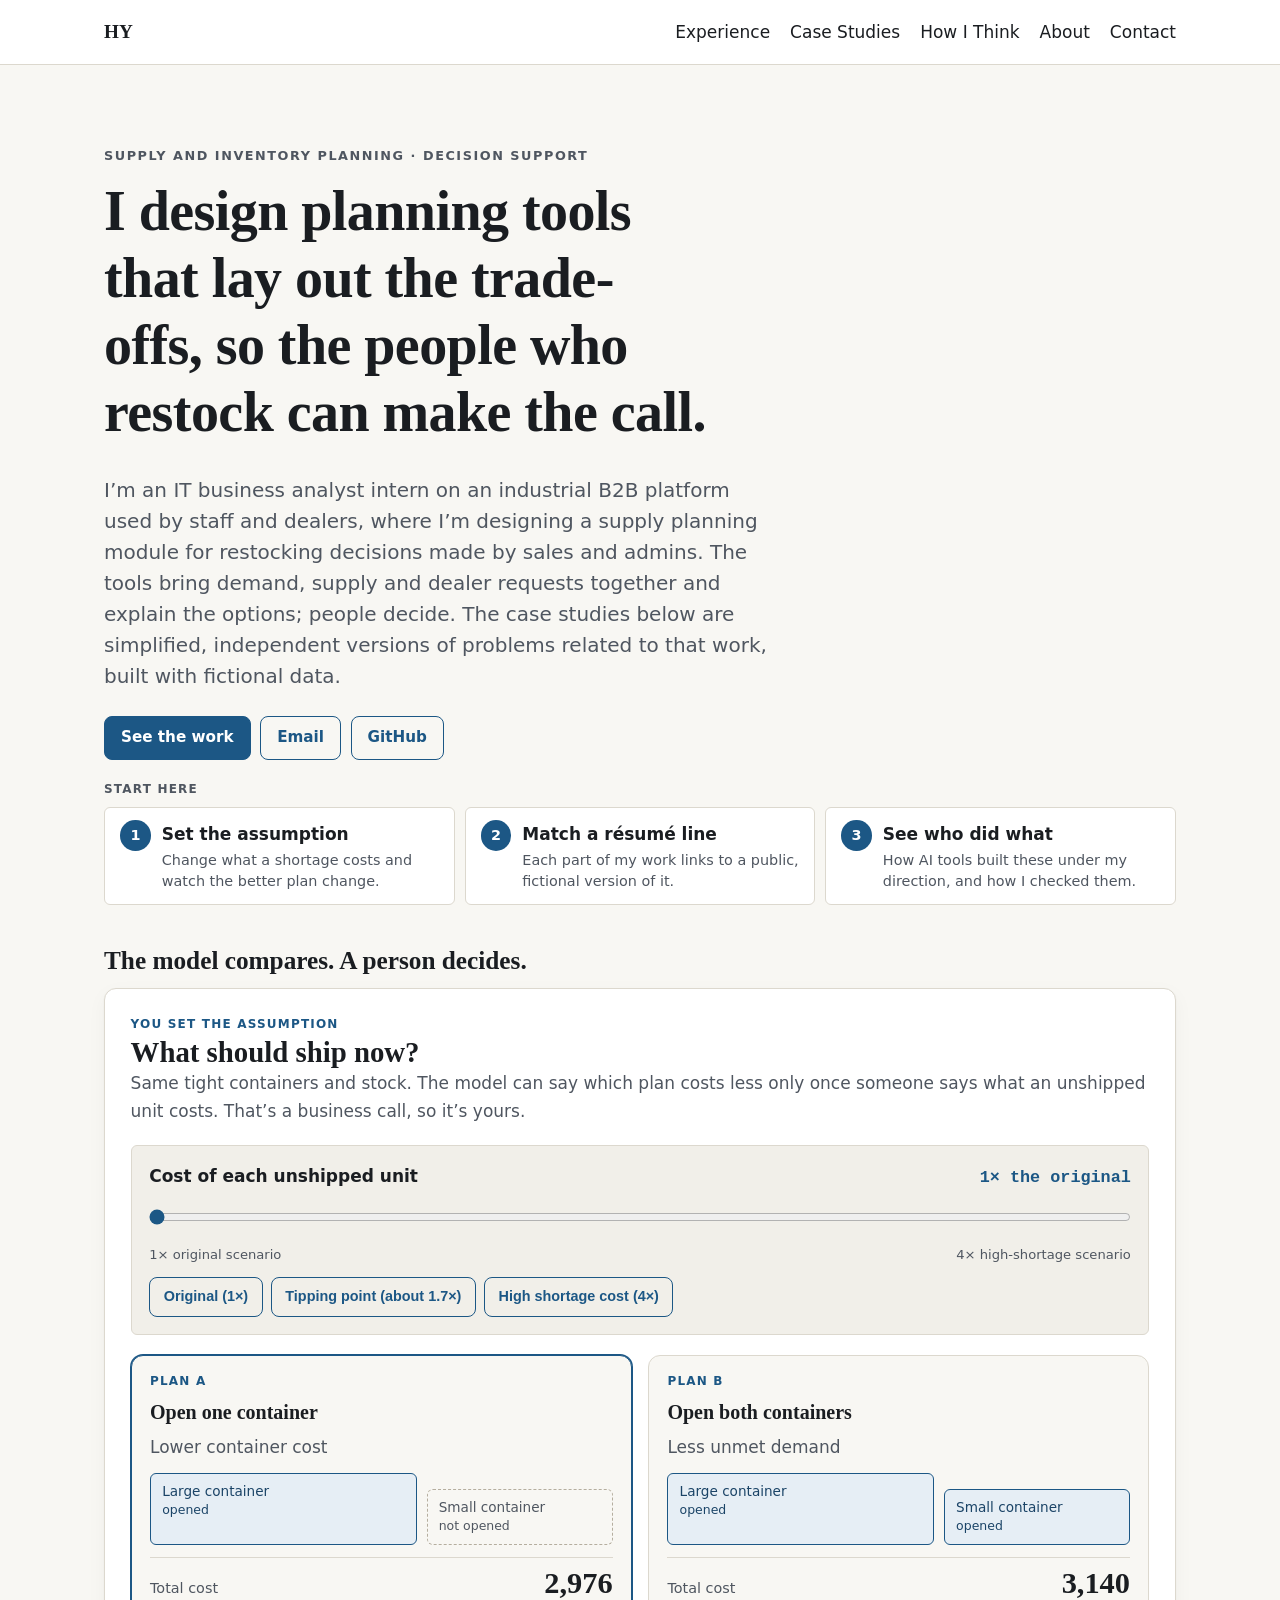
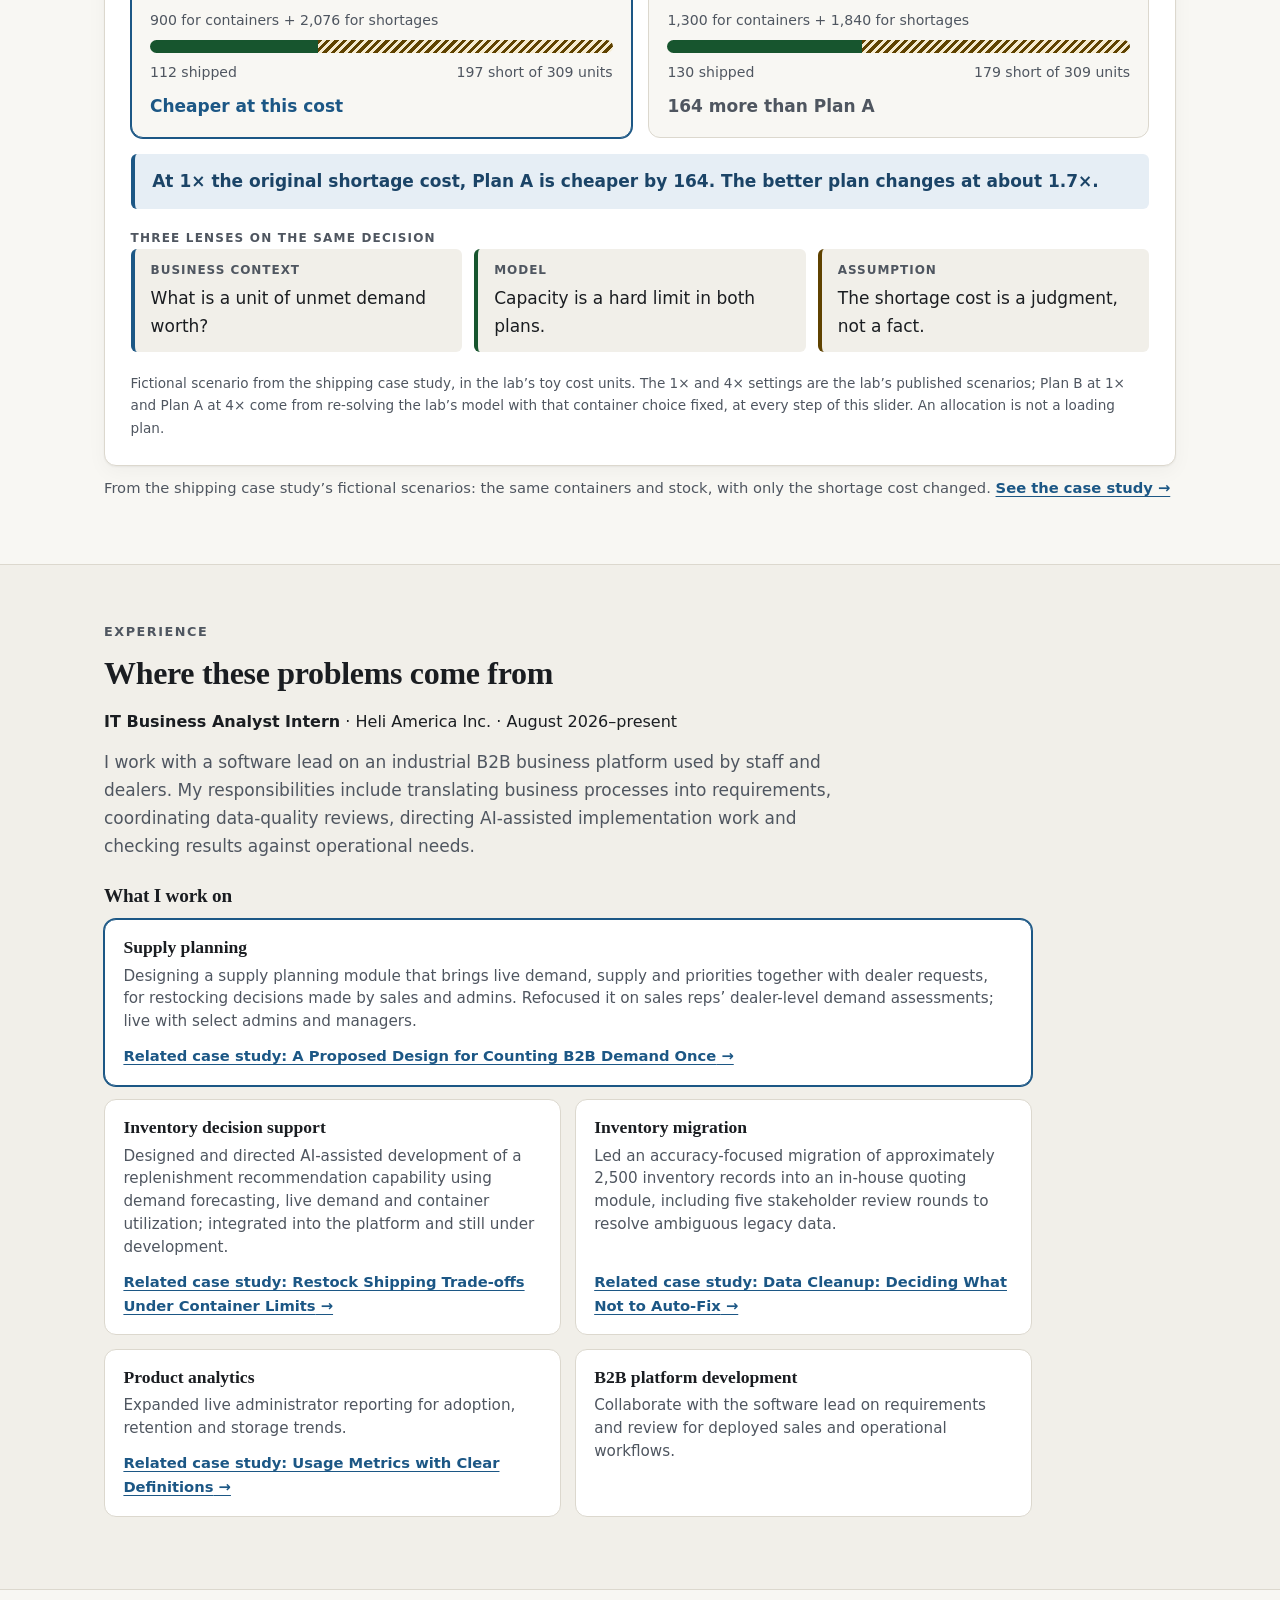
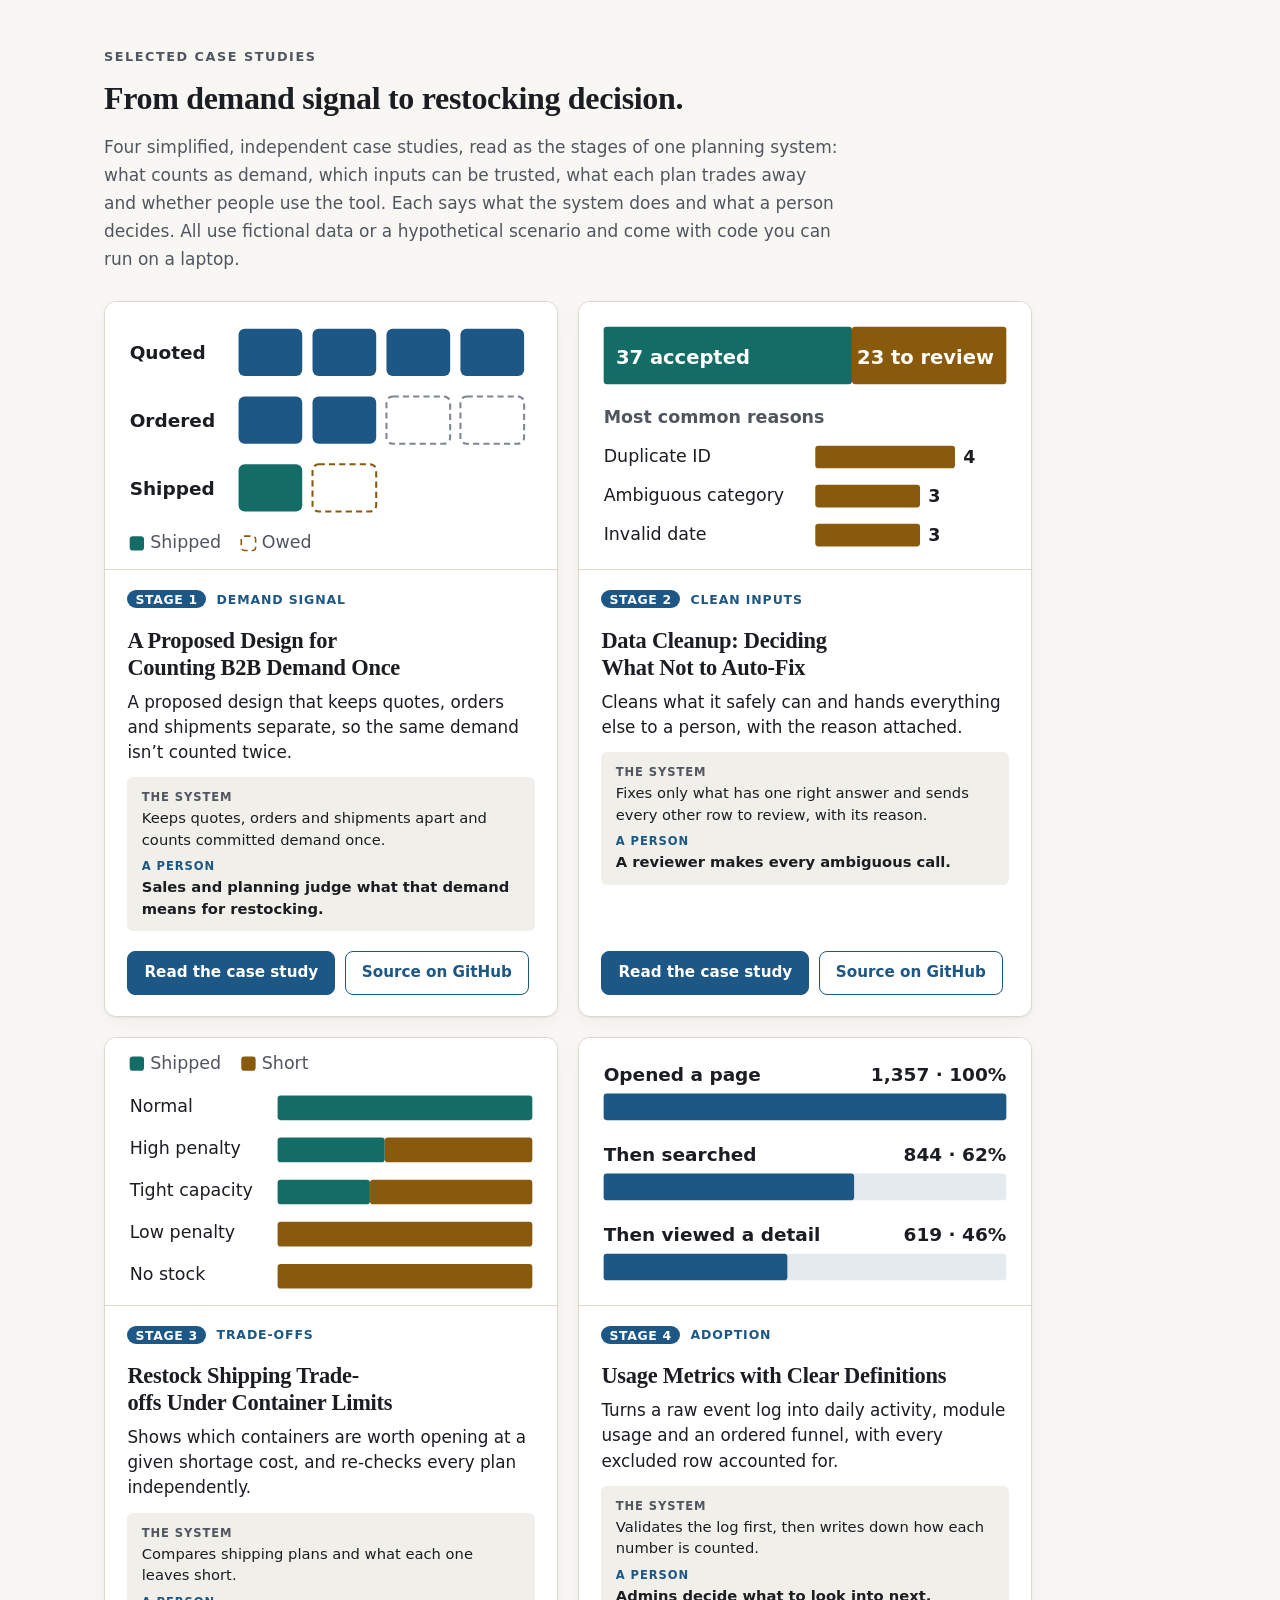
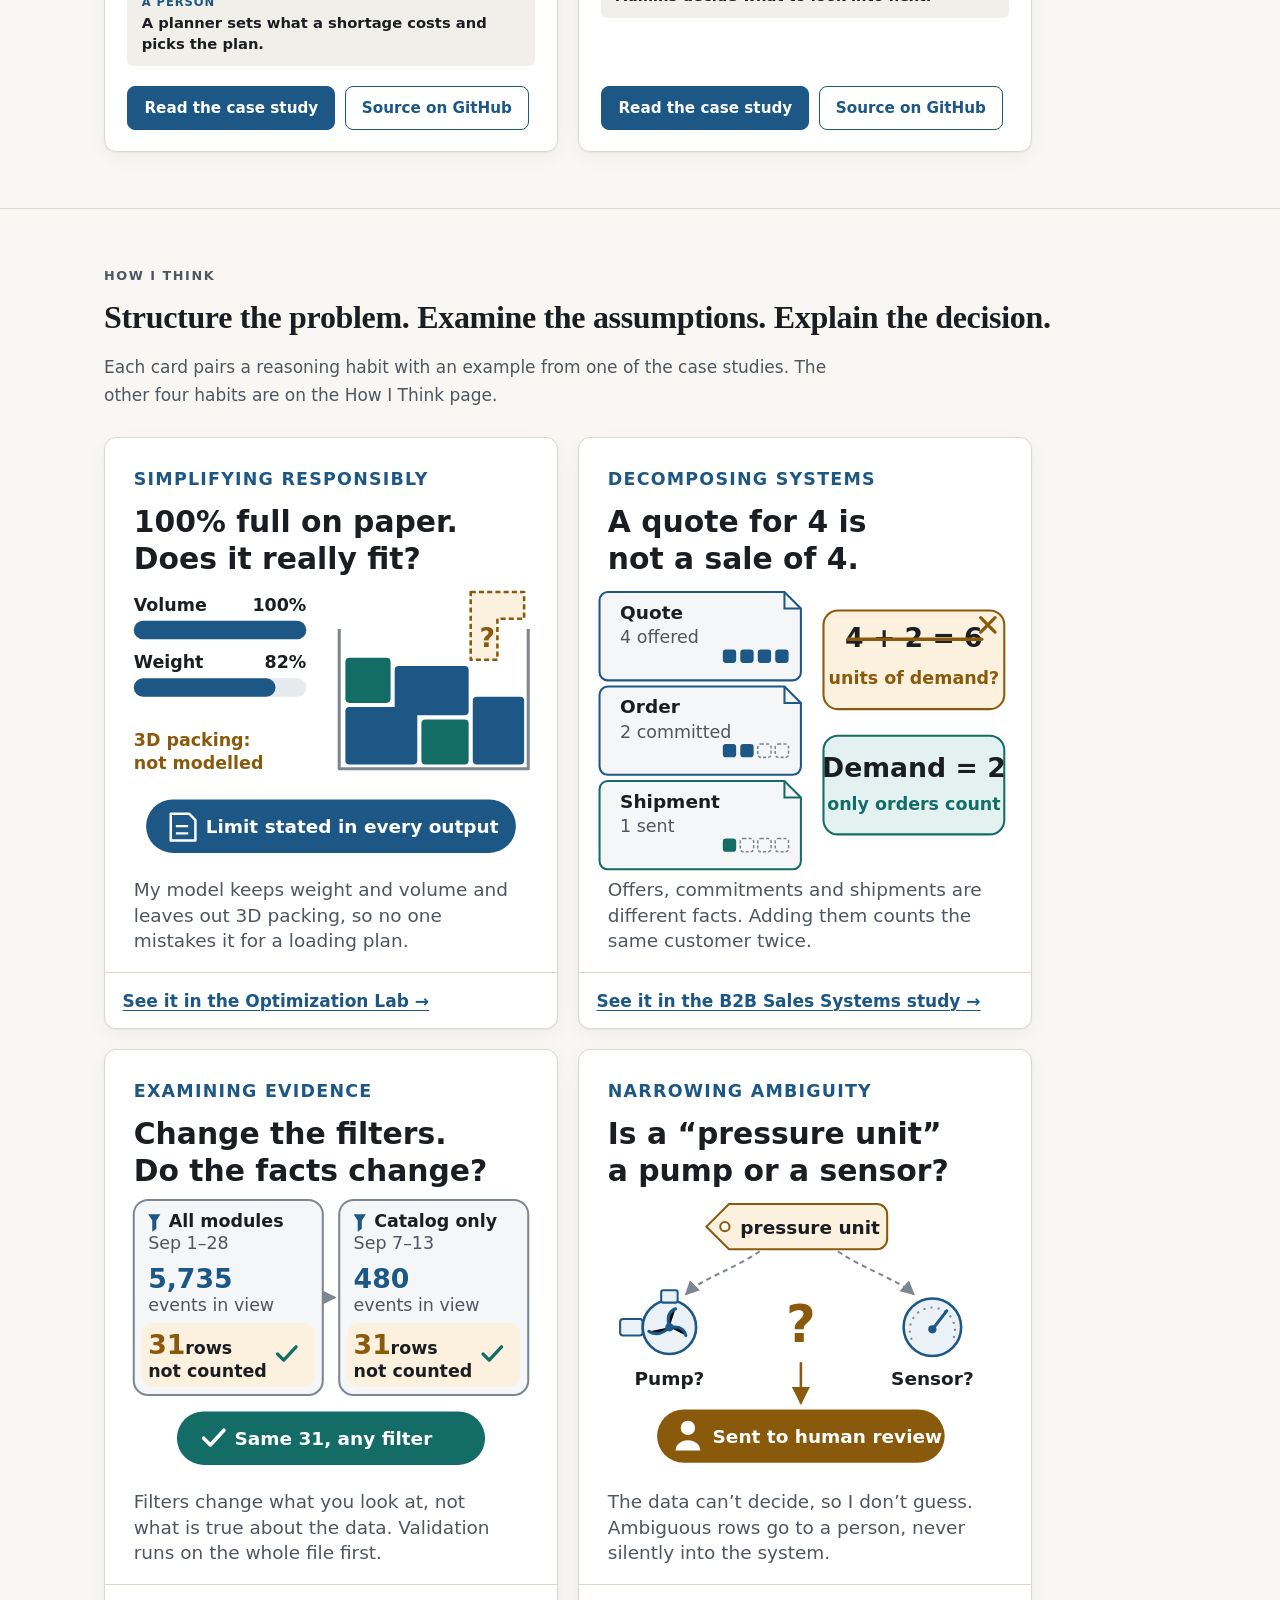
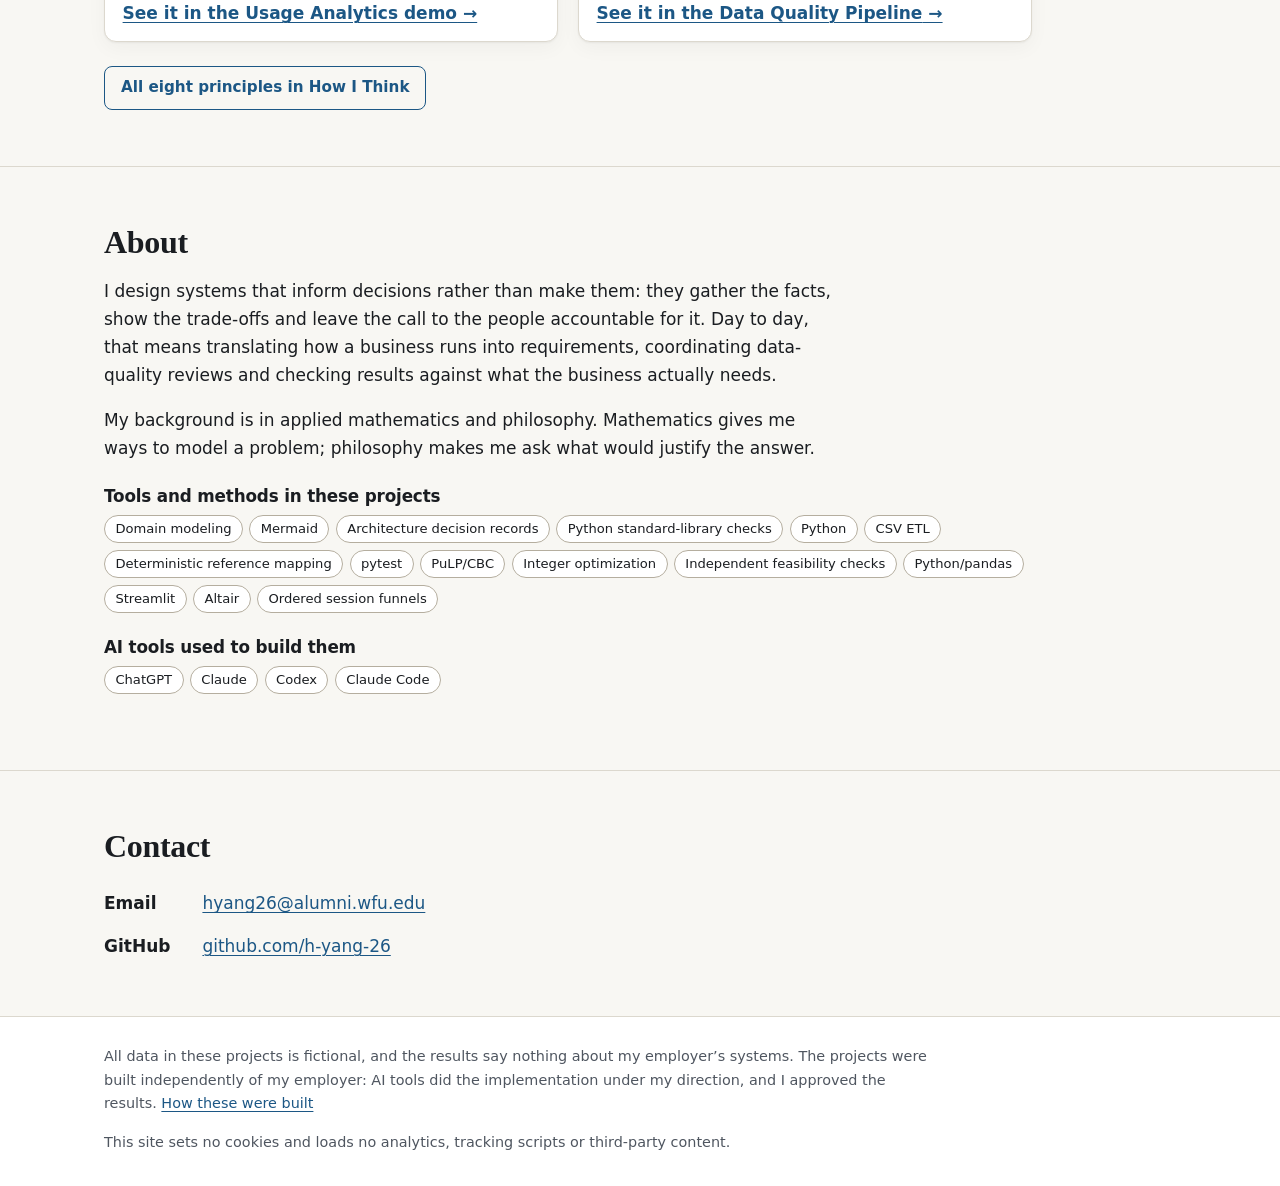
==== commit b71941b7: "Position the site around supply planning that informs restocking decisions - Hero: supply and invent" ====
--- a/index.html
+++ b/index.html
@@ -29,12 +29,13 @@
 <!-- /draft-banner --></div>
   <main id="main" tabindex="-1" data-prerendered="true">
     <section class="hero hero--story wrap" aria-labelledby="intro-title">
-      <p class="eyebrow">Business analysis · Applied mathematics &amp; philosophy</p>
-      <h1 id="intro-title">I turn ambiguous business problems into requirements and decisions people can check.</h1>
-      <p class="hero__lede">I’m an IT business analyst intern on an industrial B2B platform used by staff and dealers. Drawing on applied mathematics and philosophy, I translate business processes into requirements, frame the trade-offs a decision depends on and check results against operational needs. The case studies below are simplified, independent versions of problems related to that work, built with fictional data.</p>
+      <p class="eyebrow">Supply and inventory planning · Decision support</p>
+      <h1 id="intro-title">I design planning tools that lay out the trade-offs, so the people who restock can make the call.</h1>
+      <p class="hero__lede">I’m an IT business analyst intern on an industrial B2B platform used by staff and dealers, where I’m designing a supply planning module for restocking decisions made by sales and admins. The tools bring demand, supply and dealer requests together and explain the options; people decide. The case studies below are simplified, independent versions of problems related to that work, built with fictional data.</p>
       <div class="actions hero__actions"><a class="btn btn--primary" href="#projects">See the work</a><a class="btn" href="mailto:hyang26@alumni.wfu.edu">Email</a><a class="btn" href="https://github.com/h-yang-26">GitHub</a></div>
-      <figure class="showcase" data-decision-lab>
-      <p class="showcase__title">A decision, with its reasoning.</p>
+      <nav class="start-here" aria-label="Start here"><p class="start-here__label">Start here</p><ol><li><a href="#decision"><b>Set the assumption</b><span>Change what a shortage costs and watch the better plan change.</span></a></li><li><a href="#experience"><b>Match a résumé line</b><span>Each part of my work links to a public, fictional version of it.</span></a></li><li><a href="./how-these-were-built/"><b>See who did what</b><span>How AI tools built these under my direction, and how I checked them.</span></a></li></ol></nav>
+      <figure class="showcase" id="decision" data-decision-lab>
+      <p class="showcase__title">The model compares. A person decides.</p>
       <picture><source media="(prefers-color-scheme: dark) and (max-width: 49.99rem)" srcset="./assets/visuals/hero-decision-narrow-dark.svg" width="420" height="1334"><source media="(max-width: 49.99rem)" srcset="./assets/visuals/hero-decision-narrow.svg" width="420" height="1334"><source media="(prefers-color-scheme: dark)" srcset="./assets/visuals/hero-decision-dark.svg" width="1000" height="700"><img src="./assets/visuals/hero-decision.svg" alt="A decision sheet for the question “What should ship now?”, using the same tight containers and stock with only the shortage cost changed. Plan A opens only the large container, which is full by volume with 112 units: lower container cost, 112 of 309 units ship and 197 are short; optimal at the original shortage cost. Plan B opens both containers, both full by volume, with 117 and 13 units: less unmet demand, 130 of 309 units ship and 179 are short; optimal when shortages cost four times more. Three lenses on the same decision: business context asks what a unit of unmet demand is worth; the model treats capacity as a hard limit; the assumption is that the shortage cost is a judgment, not a fact. Conclusion: the preferred plan depends on the shortage cost." width="1000" height="700" decoding="async"></picture>
       <figcaption>From the shipping case study’s fictional scenarios: the same containers and stock, with only the shortage cost changed. <a href="./projects/inventory-shipping-optimization-lab/">See the case study →</a></figcaption>
     </figure>
@@ -46,6 +47,7 @@
         <h2 id="experience-title">Where these problems come from</h2>
         <p class="experience-role"><strong>IT Business Analyst Intern</strong> · Heli America Inc. · August 2026–present</p>
         <p class="section__lede">I work with a software lead on an industrial B2B business platform used by staff and dealers. My responsibilities include translating business processes into requirements, coordinating data-quality reviews, directing AI-assisted implementation work and checking results against operational needs.</p>
+        <h3 class="workstreams__title">What I work on</h3><ul class="workstreams"><li class="workstream"><h4>Supply planning</h4><p>Designing a supply planning module that brings live demand, supply and priorities together with dealer requests, for restocking decisions made by sales and admins. Refocused it on sales reps’ dealer-level demand assessments; live with select admins and managers.</p><a class="workstream__link" href="./projects/b2b-sales-systems-case-study/">Related case study: A Proposed Design for Counting B2B Demand Once<span aria-hidden="true">&nbsp;→</span></a></li><li class="workstream"><h4>Inventory decision support</h4><p>Designed and directed AI-assisted development of a replenishment recommendation capability using demand forecasting, live demand and container utilization; integrated into the platform and still under development.</p><a class="workstream__link" href="./projects/inventory-shipping-optimization-lab/">Related case study: Restock Shipping Trade-offs Under Container Limits<span aria-hidden="true">&nbsp;→</span></a></li><li class="workstream"><h4>Inventory migration</h4><p>Led an accuracy-focused migration of approximately 2,500 inventory records into an in-house quoting module, including five stakeholder review rounds to resolve ambiguous legacy data.</p><a class="workstream__link" href="./projects/synthetic-data-quality-pipeline/">Related case study: Data Cleanup: Deciding What Not to Auto-Fix<span aria-hidden="true">&nbsp;→</span></a></li><li class="workstream"><h4>Product analytics</h4><p>Expanded live administrator reporting for adoption, retention and storage trends.</p><a class="workstream__link" href="./projects/product-usage-analytics-demo/">Related case study: Usage Metrics with Clear Definitions<span aria-hidden="true">&nbsp;→</span></a></li><li class="workstream"><h4>B2B platform development</h4><p>Collaborate with the software lead on requirements and review for deployed sales and operational workflows.</p></li></ul>
         <div class="actions"></div>
       </div>
     </section>
@@ -53,50 +55,54 @@
     <section class="section" id="projects" aria-labelledby="projects-title">
       <div class="wrap">
         <p class="eyebrow">Selected case studies</p>
-        <h2 id="projects-title">Four problems. A consistent way of reasoning.</h2>
-        <p class="section__lede">Each case study is a simplified, independent version of a problem related to my work, built with fictional data or a hypothetical scenario, so the requirements, assumptions and reasoning are visible. Each comes with a short write-up and code you can run on a laptop.</p>
+        <h2 id="projects-title">From demand signal to restocking decision.</h2>
+        <p class="section__lede">Four simplified, independent case studies, read as the stages of one planning system: what counts as demand, which inputs can be trusted, what each plan trades away and whether people use the tool. Each says what the system does and what a person decides. All use fictional data or a hypothetical scenario and come with code you can run on a laptop.</p>
         <ul class="cards"><li>
+      <article class="card card--work" aria-labelledby="card-b2b-sales-systems-case-study">
+        <div class="card__visual"><picture><source media="(prefers-color-scheme: dark)" srcset="./assets/visuals/b2b-quantities-card-dark.svg" width="440" height="260"><img src="./assets/visuals/b2b-quantities-card.svg" alt="" width="440" height="260" loading="lazy" decoding="async"></picture></div>
+        <p class="card__kicker"><span class="card__stage">Stage 1</span> Demand signal</p>
+        <h3 id="card-b2b-sales-systems-case-study">A Proposed Design for Counting B2B Demand Once</h3>
+        <p class="card__outcome">A proposed design that keeps quotes, orders and shipments separate, so the same demand isn’t counted twice.</p>
+        <dl class="card__split"><div><dt>The system</dt><dd>Keeps quotes, orders and shipments apart and counts committed demand once.</dd></div><div class="card__split-person"><dt>A person</dt><dd>Sales and planning judge what that demand means for restocking.</dd></div></dl>
+        <div class="actions">
+          <a class="btn btn--primary" href="./projects/b2b-sales-systems-case-study/">Read the case study<span class="visually-hidden">: B2B Sales Systems Case Study</span></a>
+          <a class="btn" href="https://github.com/h-yang-26/b2b-sales-systems-case-study">Source on GitHub<span class="visually-hidden">: B2B Sales Systems Case Study</span></a>
+        </div>
+      </article>
+    </li><li>
+      <article class="card card--work" aria-labelledby="card-synthetic-data-quality-pipeline">
+        <div class="card__visual"><picture><source media="(prefers-color-scheme: dark)" srcset="./assets/visuals/data-quality-results-card-dark.svg" width="440" height="260"><img src="./assets/visuals/data-quality-results-card.svg" alt="" width="440" height="260" loading="lazy" decoding="async"></picture></div>
+        <p class="card__kicker"><span class="card__stage">Stage 2</span> Clean inputs</p>
+        <h3 id="card-synthetic-data-quality-pipeline">Data Cleanup: Deciding What Not to Auto-Fix</h3>
+        <p class="card__outcome">Cleans what it safely can and hands everything else to a person, with the reason attached.</p>
+        <dl class="card__split"><div><dt>The system</dt><dd>Fixes only what has one right answer and sends every other row to review, with its reason.</dd></div><div class="card__split-person"><dt>A person</dt><dd>A reviewer makes every ambiguous call.</dd></div></dl>
+        <div class="actions">
+          <a class="btn btn--primary" href="./projects/synthetic-data-quality-pipeline/">Read the case study<span class="visually-hidden">: Synthetic Data Quality Pipeline</span></a>
+          <a class="btn" href="https://github.com/h-yang-26/synthetic-data-quality-pipeline">Source on GitHub<span class="visually-hidden">: Synthetic Data Quality Pipeline</span></a>
+        </div>
+      </article>
+    </li><li>
       <article class="card card--work" aria-labelledby="card-inventory-shipping-optimization-lab">
         <div class="card__visual"><picture><source media="(prefers-color-scheme: dark)" srcset="./assets/visuals/inventory-scenarios-card-dark.svg" width="440" height="260"><img src="./assets/visuals/inventory-scenarios-card.svg" alt="" width="440" height="260" loading="lazy" decoding="async"></picture></div>
-        <p class="card__kicker">Optimization</p>
-        <h3 id="card-inventory-shipping-optimization-lab">Shipping Allocation Under Cost and Capacity Constraints</h3>
-        <p class="card__outcome">Decides which containers are worth opening when shipping every unit isn’t, and re-checks every plan independently.</p>
+        <p class="card__kicker"><span class="card__stage">Stage 3</span> Trade-offs</p>
+        <h3 id="card-inventory-shipping-optimization-lab">Restock Shipping Trade-offs Under Container Limits</h3>
+        <p class="card__outcome">Shows which containers are worth opening at a given shortage cost, and re-checks every plan independently.</p>
+        <dl class="card__split"><div><dt>The system</dt><dd>Compares shipping plans and what each one leaves short.</dd></div><div class="card__split-person"><dt>A person</dt><dd>A planner sets what a shortage costs and picks the plan.</dd></div></dl>
         <div class="actions">
           <a class="btn btn--primary" href="./projects/inventory-shipping-optimization-lab/">Read the case study<span class="visually-hidden">: Inventory and Shipping Optimization Lab</span></a>
           <a class="btn" href="https://github.com/h-yang-26/inventory-shipping-optimization-lab">Source on GitHub<span class="visually-hidden">: Inventory and Shipping Optimization Lab</span></a>
         </div>
       </article>
     </li><li>
-      <article class="card card--work" aria-labelledby="card-b2b-sales-systems-case-study">
-        <div class="card__visual"><picture><source media="(prefers-color-scheme: dark)" srcset="./assets/visuals/b2b-quantities-card-dark.svg" width="440" height="260"><img src="./assets/visuals/b2b-quantities-card.svg" alt="" width="440" height="260" loading="lazy" decoding="async"></picture></div>
-        <p class="card__kicker">Systems design</p>
-        <h3 id="card-b2b-sales-systems-case-study">A Proposed Design for Counting B2B Demand Once</h3>
-        <p class="card__outcome">A proposed design that keeps quotes, orders and shipments separate, so the same demand isn’t counted twice.</p>
-        <div class="actions">
-          <a class="btn btn--primary" href="./projects/b2b-sales-systems-case-study/">Read the case study<span class="visually-hidden">: B2B Sales Systems Case Study</span></a>
-          <a class="btn" href="https://github.com/h-yang-26/b2b-sales-systems-case-study">Source on GitHub<span class="visually-hidden">: B2B Sales Systems Case Study</span></a>
-        </div>
-      </article>
-    </li><li>
       <article class="card card--work" aria-labelledby="card-product-usage-analytics-demo">
         <div class="card__visual"><picture><source media="(prefers-color-scheme: dark)" srcset="./assets/visuals/analytics-funnel-card-dark.svg" width="440" height="260"><img src="./assets/visuals/analytics-funnel-card.svg" alt="" width="440" height="260" loading="lazy" decoding="async"></picture></div>
-        <p class="card__kicker">Product analytics</p>
+        <p class="card__kicker"><span class="card__stage">Stage 4</span> Adoption</p>
         <h3 id="card-product-usage-analytics-demo">Usage Metrics with Clear Definitions</h3>
         <p class="card__outcome">Turns a raw event log into daily activity, module usage and an ordered funnel, with every excluded row accounted for.</p>
+        <dl class="card__split"><div><dt>The system</dt><dd>Validates the log first, then writes down how each number is counted.</dd></div><div class="card__split-person"><dt>A person</dt><dd>Admins decide what to look into next.</dd></div></dl>
         <div class="actions">
           <a class="btn btn--primary" href="./projects/product-usage-analytics-demo/">Read the case study<span class="visually-hidden">: Product Usage Analytics Demo</span></a>
           <a class="btn" href="https://github.com/h-yang-26/product-usage-analytics-demo">Source on GitHub<span class="visually-hidden">: Product Usage Analytics Demo</span></a>
-        </div>
-      </article>
-    </li><li>
-      <article class="card card--work" aria-labelledby="card-synthetic-data-quality-pipeline">
-        <div class="card__visual"><picture><source media="(prefers-color-scheme: dark)" srcset="./assets/visuals/data-quality-results-card-dark.svg" width="440" height="260"><img src="./assets/visuals/data-quality-results-card.svg" alt="" width="440" height="260" loading="lazy" decoding="async"></picture></div>
-        <p class="card__kicker">Data quality</p>
-        <h3 id="card-synthetic-data-quality-pipeline">Data Cleanup: Deciding What Not to Auto-Fix</h3>
-        <p class="card__outcome">Cleans what it safely can and hands everything else to a person, with the reason attached.</p>
-        <div class="actions">
-          <a class="btn btn--primary" href="./projects/synthetic-data-quality-pipeline/">Read the case study<span class="visually-hidden">: Synthetic Data Quality Pipeline</span></a>
-          <a class="btn" href="https://github.com/h-yang-26/synthetic-data-quality-pipeline">Source on GitHub<span class="visually-hidden">: Synthetic Data Quality Pipeline</span></a>
         </div>
       </article>
     </li></ul>
@@ -128,10 +134,10 @@
     <section class="section" id="about" aria-labelledby="about-title">
       <div class="wrap about-compact">
         <h2 id="about-title">About</h2>
-        <p>I translate how a business runs into requirements, coordinate data-quality reviews and check results against what the business actually needs.</p><p>My background is in applied mathematics and philosophy. Mathematics gives me ways to model a problem; philosophy makes me ask what would justify the answer.</p>
+        <p>I design systems that inform decisions rather than make them: they gather the facts, show the trade-offs and leave the call to the people accountable for it. Day to day, that means translating how a business runs into requirements, coordinating data-quality reviews and checking results against what the business actually needs.</p><p>My background is in applied mathematics and philosophy. Mathematics gives me ways to model a problem; philosophy makes me ask what would justify the answer.</p>
 
         <h3>Tools and methods in these projects</h3>
-        <ul class="tags"><li>Python</li><li>PuLP/CBC</li><li>Integer optimization</li><li>Independent feasibility checks</li><li>Domain modeling</li><li>Mermaid</li><li>Architecture decision records</li><li>Python standard-library checks</li><li>Python/pandas</li><li>Streamlit</li><li>Altair</li><li>Ordered session funnels</li><li>CSV ETL</li><li>Deterministic reference mapping</li><li>pytest</li></ul>
+        <ul class="tags"><li>Domain modeling</li><li>Mermaid</li><li>Architecture decision records</li><li>Python standard-library checks</li><li>Python</li><li>CSV ETL</li><li>Deterministic reference mapping</li><li>pytest</li><li>PuLP/CBC</li><li>Integer optimization</li><li>Independent feasibility checks</li><li>Python/pandas</li><li>Streamlit</li><li>Altair</li><li>Ordered session funnels</li></ul>
         <h3>AI tools used to build them</h3><ul class="tags"><li>ChatGPT</li><li>Claude</li><li>Codex</li><li>Claude Code</li></ul>
       </div>
     </section>
--- a/assets/css/site.css
+++ b/assets/css/site.css
@@ -980,3 +980,118 @@
   .dlab__shipped { background: Highlight; }
   .dlab__short { background: GrayText; }
 }
+
+/* ---------- case study: follow one order ---------- */
+.walk__steps { display: grid; gap: 1rem; margin: 1.25rem 0 0; padding: 0; list-style: none; }
+.walk__step { padding: 1.15rem 1.25rem 1.25rem; border: 1px solid var(--border); border-radius: var(--radius); background: var(--surface); }
+.walk__step h3 { margin: 0.4rem 0 0.35rem; }
+.walk__step p { margin-bottom: 0.6rem; }
+.walk__meta { display: flex; flex-wrap: wrap; align-items: center; gap: 0.4rem 0.75rem; margin: 0 0 0.25rem; color: var(--muted); font-size: 0.85rem; }
+.walk__num { color: var(--accent); font: 700 0.8rem/1 var(--mono); letter-spacing: 0.05em; }
+.walk__owner { padding: 0.1rem 0.55rem; border-radius: 999px; background: var(--chip-bg); color: var(--chip-fg); font-weight: 650; }
+.walk__badge { padding: 0.1rem 0.55rem; border: 1px solid var(--border-strong); border-radius: 999px; font-weight: 650; }
+.walk__badge--hypothetical { border-style: dashed; background: var(--open-bg); color: var(--open-fg); border-color: var(--open-fg); }
+.walk__records { margin: 0 0 0.75rem; }
+.walk__records code { margin-right: 0.25rem; }
+.walk__ledger { display: grid; gap: 0.5rem; margin: 0.75rem 0 0; }
+.walk__row { display: flex; align-items: baseline; justify-content: space-between; gap: 0.75rem; padding: 0.5rem 0.8rem; border: 1px solid var(--border); border-left-width: 4px; border-radius: var(--radius-sm); background: var(--bg); }
+.walk__row dt { display: grid; margin: 0; font-weight: 600; font-size: 0.95rem; line-height: 1.3; }
+.walk__row dt small { color: var(--muted); font-size: 0.78rem; font-weight: 400; }
+.walk__row dd { display: flex; align-items: baseline; gap: 0.5rem; margin: 0; white-space: nowrap; }
+.walk__row dd b { font: 700 1.5rem/1 var(--serif); font-variant-numeric: tabular-nums; }
+.walk__row dd small { color: var(--muted); font-size: 0.78rem; }
+.walk__row.is-changed { border-left-color: var(--accent); background: var(--chip-bg); }
+.walk__row.is-changed dt small, .walk__row.is-changed dd small { color: var(--chip-fg); }
+.walk__row--key { border-color: var(--ok-fg); border-left-color: var(--ok-fg); background: var(--ok-bg); }
+.walk__row--key dt small { color: var(--ok-fg); }
+.walk__row--mistake { border-style: dashed; border-left-color: var(--open-fg); background: transparent; }
+.walk__row--mistake dd b { color: var(--open-fg); text-decoration: line-through; text-decoration-thickness: 2px; }
+.walk__takeaway { margin: 1.25rem 0 0.5rem; padding: 0.85rem 1.1rem; border-left: 4px solid var(--ok-fg); border-radius: 0 var(--radius-sm) var(--radius-sm) 0; background: var(--ok-bg); color: var(--ok-fg); font-weight: 650; }
+.walk__controls { display: flex; flex-wrap: wrap; align-items: center; justify-content: space-between; gap: 0.6rem 1rem; margin-top: 1rem; }
+.walk__btn { min-height: 2.5rem; padding: 0.35rem 1rem; cursor: pointer; }
+.walk__btn:disabled { border-color: var(--border-strong); color: var(--muted); cursor: default; opacity: 0.6; }
+.walk__dots { display: flex; flex-wrap: wrap; gap: 0.35rem; margin: 0; padding: 0; list-style: none; }
+.walk__dot { width: 2.4rem; height: 2.4rem; border: 1.5px solid var(--border-strong); border-radius: 50%; background: var(--surface); color: var(--text); font: 650 0.9rem/1 var(--sans); cursor: pointer; }
+.walk__dot:hover { border-color: var(--accent); }
+.walk__dot[aria-current="step"] { border-color: var(--accent); background: var(--accent); color: var(--on-accent); }
+.walk.is-stepper .walk__step { display: none; }
+.walk.is-stepper .walk__step.is-current { display: block; }
+.walk.is-stepper .walk__steps { margin-top: 0.75rem; }
+@media (min-width: 40rem) {
+  .walk__ledger { grid-template-columns: repeat(2, minmax(0, 1fr)); }
+}
+@media (max-width: 29.99rem) {
+  .walk__step { padding: 1rem; }
+  .walk__controls { justify-content: center; }
+  .walk__dots { order: -1; width: 100%; justify-content: center; }
+}
+@media (forced-colors: active) {
+  .walk__row.is-changed, .walk__row--key { border-color: Highlight; }
+  .walk__dot[aria-current="step"] { border-color: Highlight; forced-color-adjust: none; background: Highlight; color: HighlightText; }
+}
+
+/* ---------- How I Think: where each principle shows up ---------- */
+.matrix-block { margin: 1.5rem 0 2rem; }
+.matrix-block h3 { margin-bottom: 0.4rem; }
+.matrix-block > p { max-width: 47rem; color: var(--muted); font-size: 0.98rem; }
+.matrix-wrap { overflow-x: auto; border: 1px solid var(--border); border-radius: var(--radius); background: var(--surface); }
+.matrix { width: 100%; border-collapse: collapse; font-size: 0.95rem; }
+.matrix th, .matrix td { padding: 0.65rem 0.8rem; border-bottom: 1px solid var(--border); text-align: left; vertical-align: middle; }
+.matrix tbody tr:last-child th, .matrix tbody tr:last-child td { border-bottom: 0; }
+.matrix thead th { background: var(--surface-sunk); font-size: 0.8rem; font-weight: 750; letter-spacing: 0.05em; text-transform: uppercase; }
+.matrix thead th:not(:first-child), .matrix td { text-align: center; }
+.matrix tbody th { font-weight: 600; }
+.matrix tbody th small { display: block; margin-top: 0.1rem; color: var(--muted); font-size: 0.78rem; font-weight: 400; }
+.matrix__code { color: var(--accent); font: 700 0.85rem/1 var(--mono); margin-right: 0.25rem; }
+.matrix tbody tr:hover > * { background: var(--surface-sunk); }
+.matrix__mark { font-size: 1.15rem; line-height: 1; color: var(--accent); }
+.matrix__cell--connects .matrix__mark { color: var(--muted); }
+.matrix__text { position: absolute; width: 1px; height: 1px; overflow: hidden; clip: rect(0 0 0 0); white-space: nowrap; }
+.matrix-key { display: flex; flex-wrap: wrap; gap: 0.25rem 1.5rem; margin: 0.6rem 0 0; padding: 0; color: var(--muted); font-size: 0.88rem; list-style: none; }
+.matrix-key span { color: var(--accent); font-size: 1.05rem; }
+@media (max-width: 43.99rem) {
+  .matrix-wrap { overflow: visible; border: 0; background: none; }
+  .matrix, .matrix tbody, .matrix tr, .matrix th, .matrix td { display: block; }
+  .matrix thead { position: absolute; width: 1px; height: 1px; overflow: hidden; clip: rect(0 0 0 0); }
+  .matrix tr { margin-bottom: 0.75rem; padding: 0.8rem 1rem; border: 1px solid var(--border); border-radius: var(--radius); background: var(--surface); }
+  .matrix th, .matrix td { padding: 0; border: 0; text-align: left; }
+  .matrix tbody tr:hover > * { background: none; }
+  .matrix tbody th { margin-bottom: 0.4rem; }
+  .matrix td.matrix__cell--none { display: none; }
+  .matrix td { display: flex; align-items: baseline; gap: 0.5rem; padding-block: 0.15rem; }
+  .matrix td::after { content: attr(data-project); order: 1; font-weight: 650; white-space: nowrap; }
+  .matrix__text { position: static; order: 2; width: auto; height: auto; overflow: visible; clip: auto; color: var(--muted); font-size: 0.85rem; white-space: normal; }
+  .matrix__mark { order: 0; }
+}
+
+/* ---------- homepage: start here, workstreams, pipeline cards ---------- */
+.start-here { margin: 0 0 clamp(1.75rem, 4vw, 2.5rem); }
+.start-here__label { margin: 0 0 0.5rem; color: var(--muted); font-size: 0.75rem; font-weight: 750; letter-spacing: 0.1em; text-transform: uppercase; }
+.start-here ol { display: grid; grid-template-columns: minmax(0, 1fr); gap: 0.6rem; margin: 0; padding: 0; list-style: none; counter-reset: start; }
+.start-here li { counter-increment: start; }
+.start-here a { display: grid; grid-template-columns: 1.9rem minmax(0, 1fr); gap: 0.1rem 0.7rem; height: 100%; padding: 0.75rem 0.95rem; border: 1px solid var(--border); border-radius: var(--radius-sm); background: var(--surface); color: var(--text); text-decoration: none; }
+.start-here a::before { content: counter(start); grid-row: span 2; width: 1.9rem; height: 1.9rem; border-radius: 50%; background: var(--accent); color: var(--on-accent); font: 700 0.9rem/1.9rem var(--sans); text-align: center; }
+.start-here a:hover { border-color: var(--accent); }
+.start-here a:hover b { text-decoration: underline; }
+.start-here b { font-weight: 650; }
+.start-here span { color: var(--muted); font-size: 0.9rem; line-height: 1.45; }
+.hero__actions:has(+ .start-here) { margin-bottom: 1.25rem; }
+@media (min-width: 48rem) { .start-here ol { grid-template-columns: repeat(3, minmax(0, 1fr)); } }
+
+.workstreams__title { margin: 1.5rem 0 0.75rem; font-size: 1.2rem; }
+.workstreams { display: grid; grid-template-columns: minmax(0, 1fr); gap: 0.85rem; max-width: 58rem !important; margin: 0 0 1rem; padding: 0; list-style: none; }
+.workstream { display: flex; flex-direction: column; gap: 0.35rem; padding: 1rem 1.15rem; border: 1px solid var(--border); border-radius: var(--radius); background: var(--surface); }
+.workstream:first-child { border-color: var(--accent); box-shadow: 0 0 0 1px var(--accent); }
+.workstream h4 { margin: 0; font: 650 1.1rem/1.3 var(--serif); }
+.workstream p { margin: 0; color: var(--muted); font-size: 0.95rem; line-height: 1.5; }
+.workstream__link { margin-top: auto; padding-top: 0.35rem; font-size: 0.92rem; font-weight: 650; }
+@media (min-width: 44rem) { .workstreams { grid-template-columns: repeat(2, minmax(0, 1fr)); } .workstream:first-child { grid-column: 1 / -1; } }
+
+.card__stage { margin-right: 0.35rem; padding: 0.1rem 0.5rem; border-radius: 999px; background: var(--accent); color: var(--on-accent); letter-spacing: 0.05em; }
+.card__split { display: grid; gap: 0.5rem; margin: -0.5rem 0 1.25rem; padding: 0.75rem 0.9rem; border-radius: var(--radius-sm); background: var(--surface-sunk); font-size: 0.92rem; line-height: 1.45; }
+.card__split div { display: grid; gap: 0.1rem; }
+.card__split dt { color: var(--muted); font-size: 0.72rem; font-weight: 750; letter-spacing: 0.08em; text-transform: uppercase; }
+.card__split dd { margin: 0; }
+.card__split-person dt { color: var(--accent); }
+.card__split-person dd { font-weight: 600; }
+.story-facts__decides dd { color: var(--accent); }
